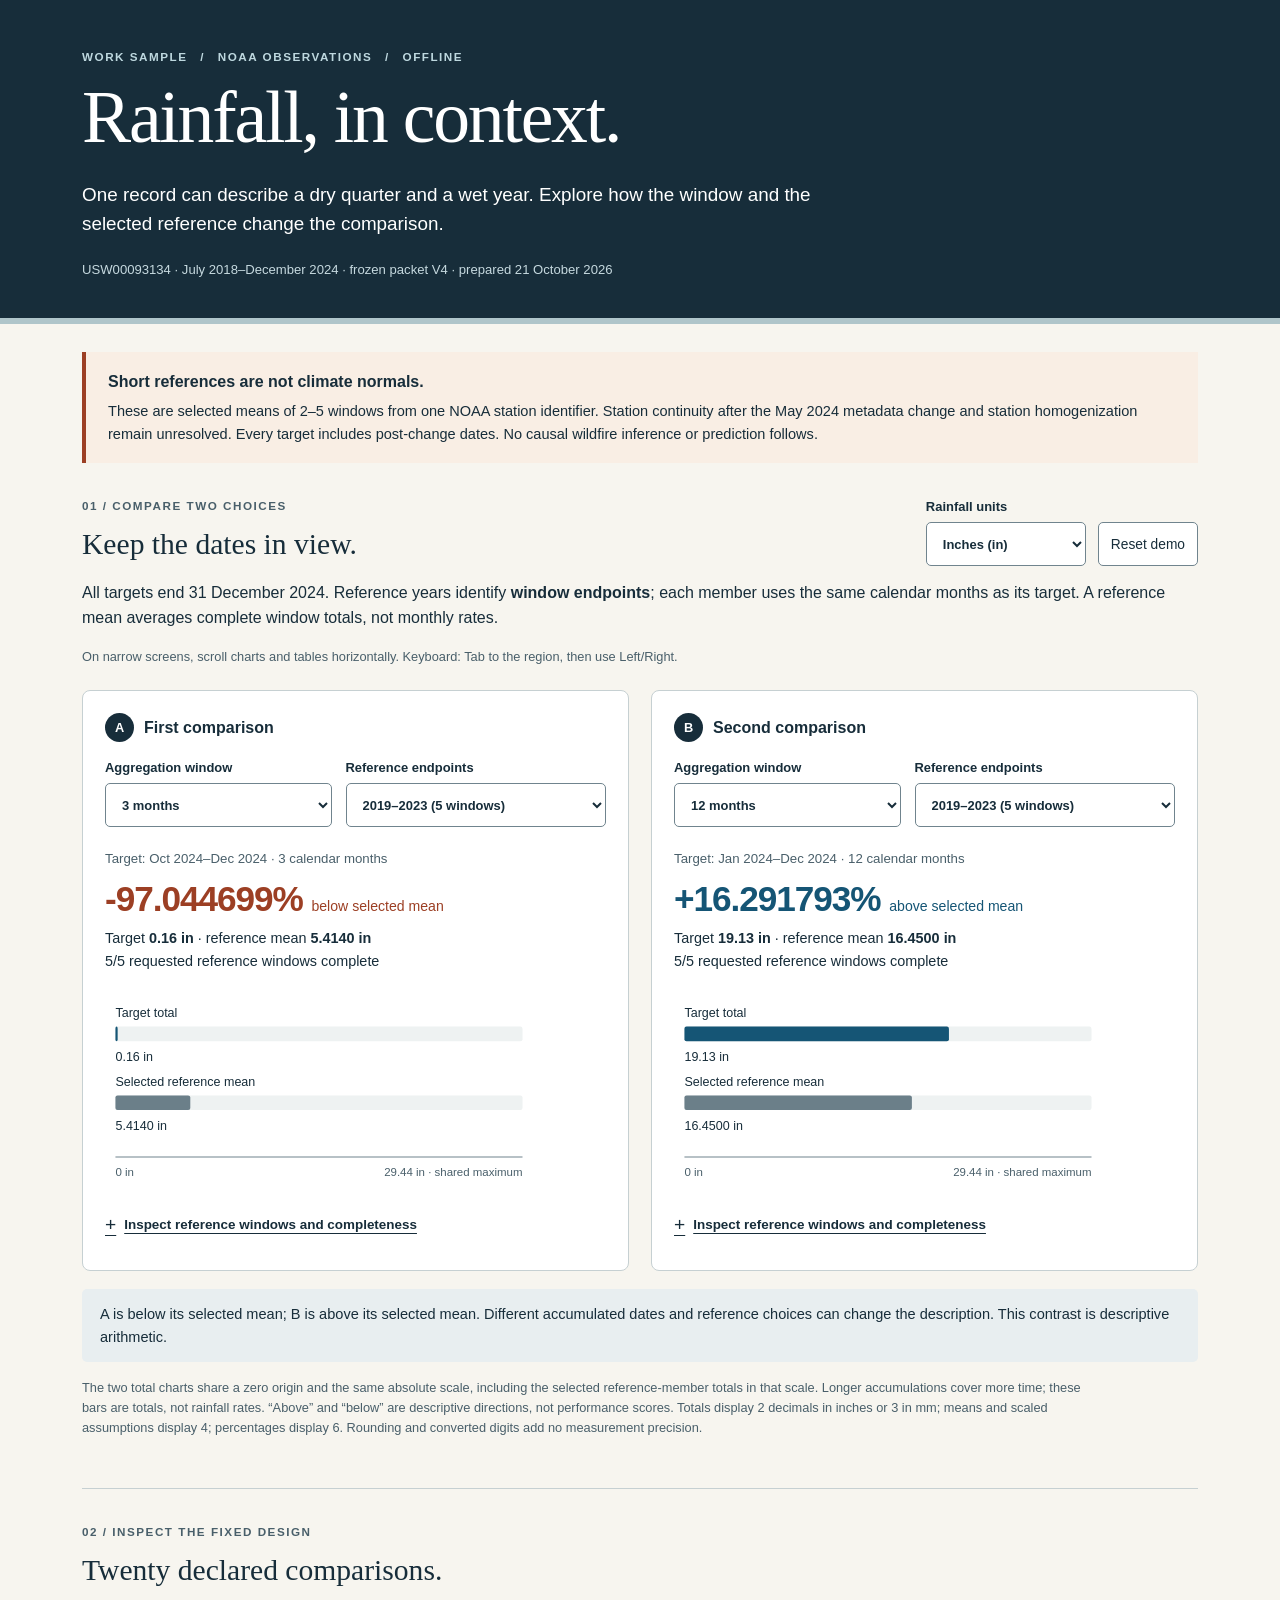
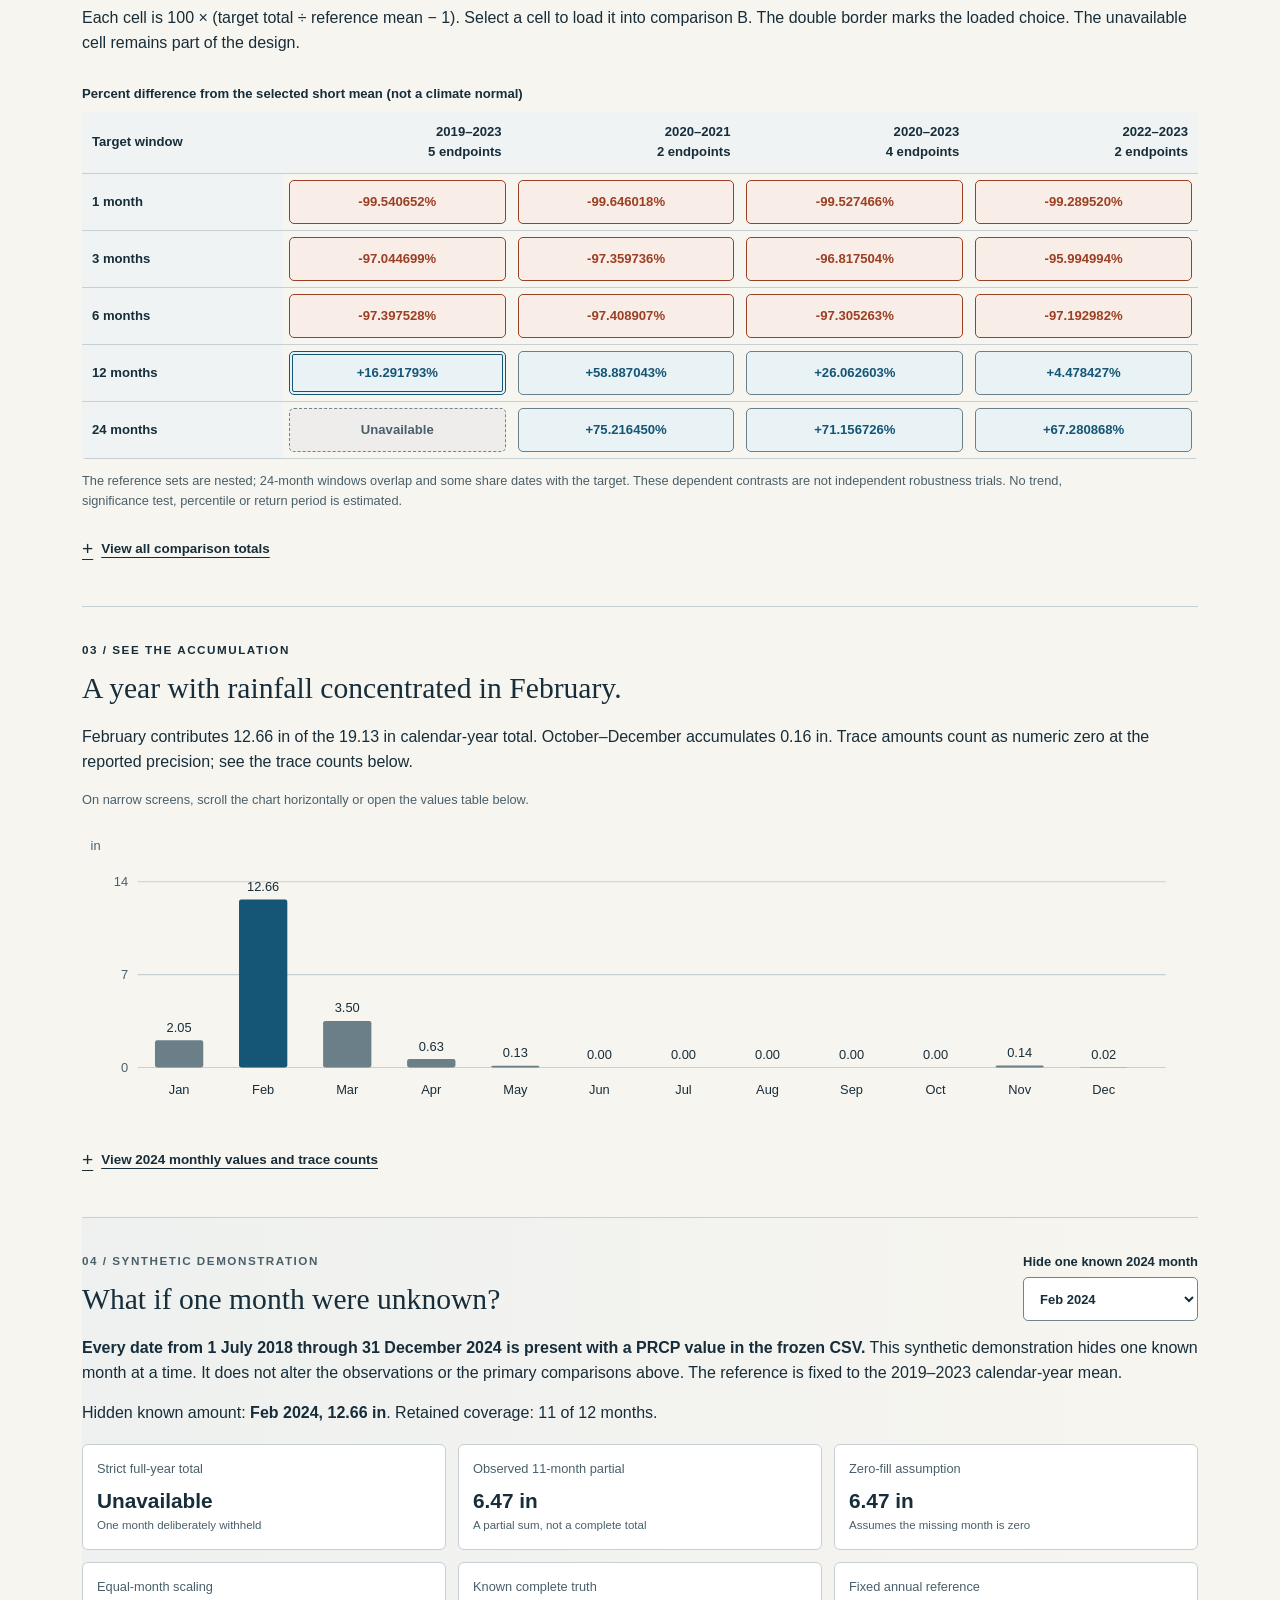
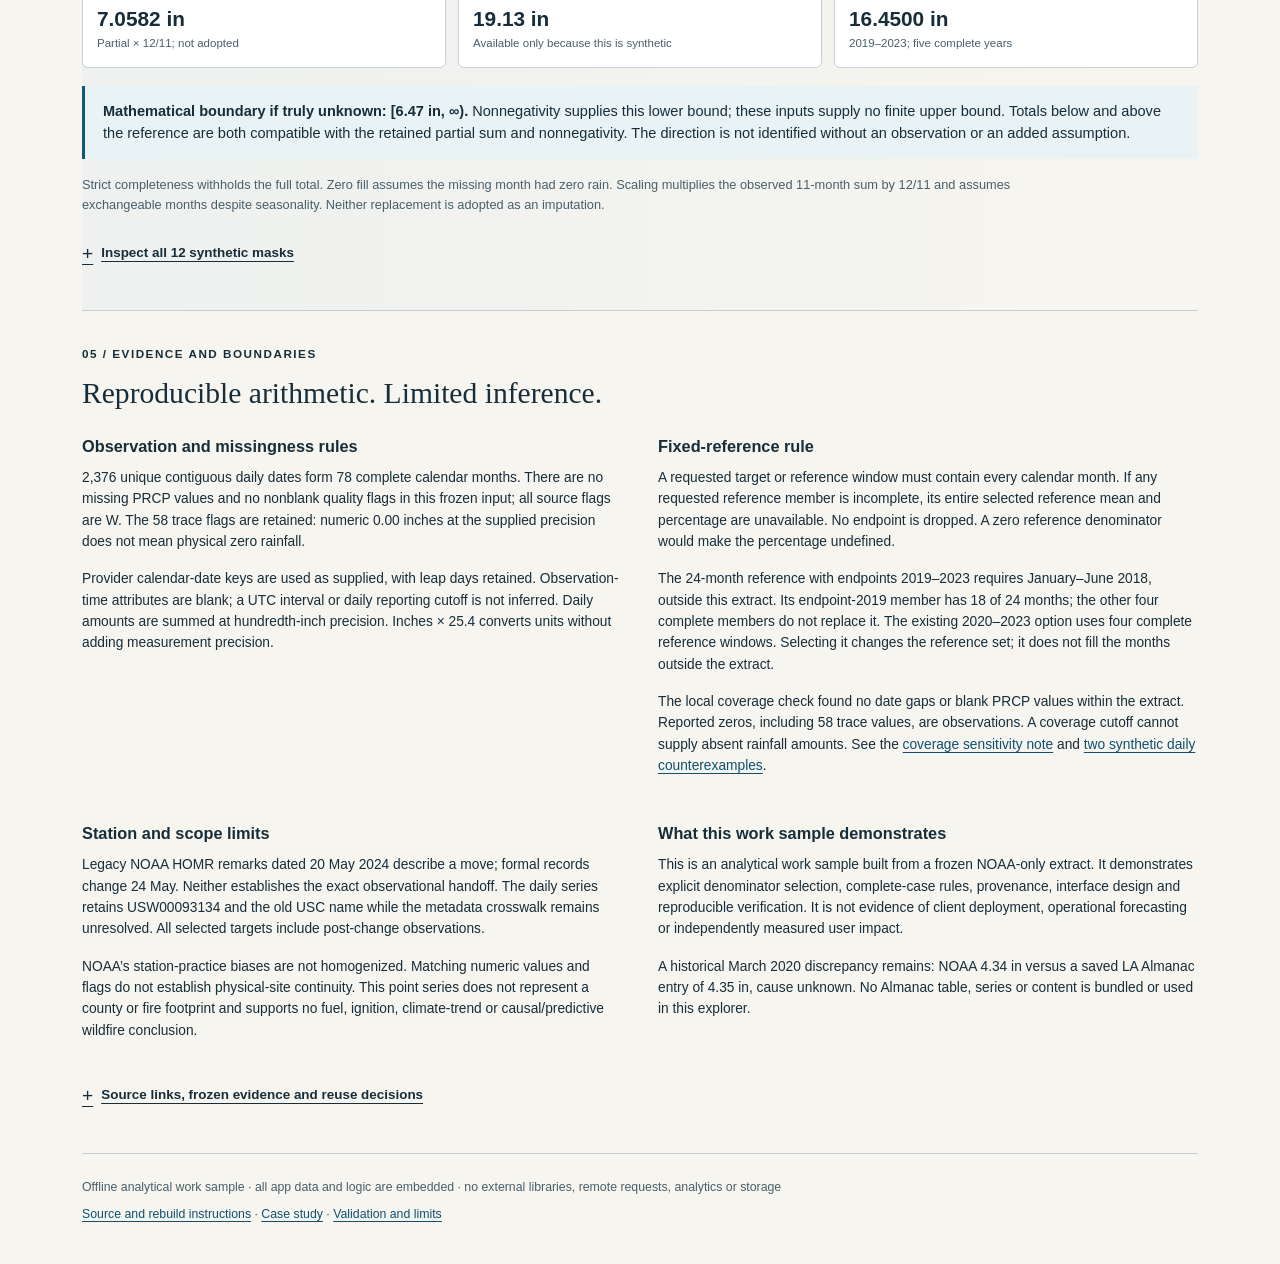
==== work/rainfall/index.html @ 7d6c329b "Add rainfall explorer and source case study Publish a frozen NOAA comparison work sample with portab" ====
<!doctype html>
<html lang="en">
<head>
  <meta charset="utf-8">
  <meta name="viewport" content="width=device-width,initial-scale=1">
  <meta http-equiv="Content-Security-Policy" content="default-src 'none'; script-src 'unsafe-inline'; style-src 'unsafe-inline'; connect-src 'none'; base-uri 'none'; form-action 'none'">
  <meta name="description" content="Offline work sample exploring how fixed rainfall windows and short selected references change descriptive comparisons.">
  <title>Rainfall, in context · offline work sample</title>
  <style>:root{color-scheme:light;--ink:#172d3a;--muted:#495f6a;--paper:#f7f5ef;--card:#fff;--line:#c6d0d2;--blue:#155575;--rust:#9c3f24;--pale:#e9f2f5;--warm:#f9eee4;--focus:#773399}
*{box-sizing:border-box}body{margin:0;background:var(--paper);color:var(--ink);font:16px/1.55 -apple-system,BlinkMacSystemFont,"Segoe UI",sans-serif}a{color:#104f70;text-underline-offset:3px}a:hover{text-decoration-thickness:2px}button,select{font:inherit;color:inherit}button,select,summary{min-height:44px}button,select{border:1px solid #70848e;border-radius:5px;background:#fff;padding:9px 12px}button,summary{cursor:pointer}button:hover{background:#e8eff1}button:active{transform:translateY(1px)}:focus-visible{outline:3px solid var(--focus);outline-offset:4px}select{display:block;width:100%;margin-top:5px}.wrap{max-width:1180px;padding:0 32px;margin:auto}.masthead{background:var(--ink);color:#fff;padding:48px 0 38px;border-bottom:6px solid #afc5ca}.eyebrow{text-transform:uppercase;letter-spacing:.13em;font-weight:700;font-size:.73rem;margin:0 0 12px}.masthead .eyebrow{color:#bed8df}.masthead .eyebrow span{padding:0 8px}h1{font-family:Georgia,serif;font-weight:400;font-size:clamp(2.6rem,6vw,4.6rem);line-height:1.08;letter-spacing:-.03em;margin:12px 0 22px}.dek{font-size:1.18rem;max-width:730px;margin:0}.meta{font-size:.82rem;color:#c6d9df;margin:22px 0 0}h2{font-family:Georgia,serif;font-size:1.85rem;font-weight:400;line-height:1.2;margin:0 0 18px}h3{font-size:1.02rem;line-height:1.35;margin:0 0 16px}p{margin:0 0 16px}section{padding:34px 0;border-bottom:1px solid var(--line);scroll-margin-top:20px}.warning{background:var(--warm);border-left:4px solid var(--rust);padding:18px 22px;margin-top:28px}.warning p{margin:5px 0 0;font-size:.91rem}.section-head{display:flex;align-items:start;justify-content:space-between;gap:20px}.section-head .eyebrow{color:var(--muted)}.global-controls{display:flex;align-items:end;gap:12px}.global-controls label{min-width:160px}label{font-size:.81rem;font-weight:650;display:block}#reset{font-size:.86rem}.comparisons{display:grid;grid-template-columns:1fr 1fr;gap:22px;margin-top:24px}.comparison{background:#fff;border:1px solid var(--line);border-radius:8px;padding:22px;min-width:0}.comparison h3{display:flex;align-items:center;gap:10px;font-size:1rem}.letter{display:inline-grid;place-items:center;background:var(--ink);color:white;width:29px;height:29px;border-radius:50%;font-size:.8rem}.choices{display:grid;grid-template-columns:1fr 1.15fr;gap:14px;margin-bottom:22px}.result-window{font-size:.83rem;color:var(--muted);margin:0 0 8px}.result-number{font-size:2.2rem;font-weight:650;line-height:1.2;margin:0 0 7px;letter-spacing:-.03em}.result-number small{font-size:.88rem;letter-spacing:0;font-weight:500}.below{color:var(--rust)}.above{color:var(--blue)}.result-description{font-size:.9rem;min-height:3em}.unavailable{background:var(--warm);padding:12px;border-radius:4px;font-size:.87rem}.chart svg,.monthly-chart svg{display:block;width:100%;height:auto}.chart{margin:12px 0}.caption{font-size:.8rem;color:var(--muted);max-width:1000px;margin-top:12px}.note{margin-top:18px;padding:14px 18px;background:#e8eef0;border-radius:5px;font-size:.91rem}.table-wrap{overflow-x:auto;max-width:100%;border-radius:4px}table{border-collapse:collapse;font-size:.82rem;width:100%}th,td{border-bottom:1px solid var(--line);padding:10px;text-align:right;white-space:nowrap}th{color:var(--ink);font-weight:650;background:#eff3f3}th:first-child,td:first-child{text-align:left}caption{text-align:left;font-weight:650;margin:12px 0 8px}#matrix table{min-width:670px}#matrix th:first-child{width:18%}#matrix td{padding:6px}#matrix button{width:100%;font-variant-numeric:tabular-nums;font-weight:600;background:var(--pale);border-color:#8fa9b5}#matrix button.below{background:#f8eee7;border-color:#bf9889}#matrix button.na{background:#eeedeb;color:var(--muted);border-style:dashed}#matrix button[aria-pressed="true"]{box-shadow:inset 0 0 0 3px var(--ink)}details{margin-top:16px}summary{display:flex;align-items:center;gap:8px;font-size:.84rem;font-weight:600;text-decoration:underline;text-underline-offset:4px;padding:8px 0}summary:before{content:"+";font-weight:400;font-size:1.2rem;text-decoration:none}details[open]>summary:before{content:"−"}details[open]{padding-bottom:8px}.synthetic{background:linear-gradient(90deg,rgba(232,238,240,.6),transparent)}.mask-grid{display:grid;grid-template-columns:repeat(3,1fr);gap:12px;margin:18px 0}.mask-stat{border:1px solid var(--line);border-radius:6px;background:white;padding:14px}.mask-stat dt{font-size:.8rem;color:var(--muted)}.mask-stat dd{margin:6px 0 0;font-size:1.3rem;font-weight:600}.mask-stat small{font-size:.72rem;color:var(--muted);display:block}.boundary{padding:14px 18px;border-left:3px solid var(--blue);background:var(--pale);font-size:.91rem}.method-grid{display:grid;grid-template-columns:1fr 1fr;gap:24px 36px}.method-grid p,.sources{font-size:.86rem}.method-grid h3{margin:6px 0 10px}.sources{padding:12px 0}.sources li{margin-bottom:10px}.hash{overflow-wrap:anywhere;font-size:.74rem;color:var(--muted)}footer{padding-top:24px!important;padding-bottom:32px!important;color:var(--muted);font-size:.77rem}footer p{margin-bottom:8px}.sr-only{position:absolute;width:1px;height:1px;padding:0;margin:-1px;overflow:hidden;clip:rect(0,0,0,0);white-space:nowrap;border:0}.skip{position:absolute;left:16px;top:-80px;background:#fff;padding:12px;z-index:5}.skip:focus{top:12px}
#matrix button{border-color:#6b7f89}#matrix button.below{border-color:#9c3f24}#matrix button.na{border-color:#70848e}
.monthly-chart{overflow-x:auto}.monthly-chart svg{min-width:1040px}
.chart{overflow-x:auto}.chart svg{min-width:480px}
#matrix button[aria-pressed="true"]{box-shadow:none;border:4px double currentColor;padding:6px 9px}
@media(max-width:850px){.comparisons{grid-template-columns:1fr}.section-head{flex-direction:column}.section-head .global-controls{margin-bottom:16px}.method-grid{grid-template-columns:1fr}.mask-grid{grid-template-columns:repeat(2,1fr)}}
@media(max-width:480px){.wrap{padding-left:18px;padding-right:18px}.masthead{padding-top:34px}.comparison{padding:16px}.choices{grid-template-columns:1fr}.mask-grid{grid-template-columns:1fr}.global-controls{flex-wrap:wrap}.warning{padding:15px}.result-number{font-size:1.9rem}h2{font-size:1.6rem}}
@media(prefers-reduced-motion:reduce){*{scroll-behavior:auto!important;transition:none!important}}
@media print{body{background:white;font-size:11pt}.masthead{background:white;color:#172d3a;padding:20px 0;border-bottom:2px solid #172d3a}.masthead .eyebrow,.meta{color:#495f6a}h1{font-size:32pt}.comparisons{grid-template-columns:1fr 1fr}.wrap{max-width:none;padding:0 18px}.skip,#reset{display:none}.comparison{break-inside:avoid}.caption{font-size:9pt}button{border:0!important}details{display:block}footer{font-size:9pt}}
</style>
</head>
<body>
<a class="skip" href="#controls">Skip to comparison controls</a>
<header class="masthead">
  <div class="wrap">
    <p class="eyebrow">Work sample <span aria-hidden="true">/</span> NOAA observations <span aria-hidden="true">/</span> Offline</p>
    <h1>Rainfall, in context.</h1>
    <p class="dek">One record can describe a dry quarter and a wet year. Explore how the window and the selected reference change the comparison.</p>
    <p class="meta">USW00093134 · July 2018–December 2024 · frozen packet V4 · prepared 21 October 2026</p>
  </div>
</header>
<main class="wrap">
  <aside class="warning" aria-labelledby="limits-title">
    <strong id="limits-title">Short references are not climate normals.</strong>
    <p>These are selected means of 2–5 windows from one NOAA station identifier. Station continuity after the May 2024 metadata change and station homogenization remain unresolved. Every target includes post-change dates. No causal wildfire inference or prediction follows.</p>
  </aside>
  <noscript><p class="warning">JavaScript is required for the controls and charts. Frozen results remain available in <a href="data/frozen-comparisons.csv">the comparison CSV</a> and the <a href="case-study.html#methods">packet methods</a>.</p></noscript>
  <section aria-labelledby="compare-title" id="controls">
    <div class="section-head"><div><p class="eyebrow">01 / Compare two choices</p><h2 id="compare-title">Keep the dates in view.</h2></div>
      <div class="global-controls"><label for="units">Rainfall units<select id="units"><option value="in">Inches (in)</option><option value="mm">Millimetres (mm)</option></select></label><button id="reset" type="button">Reset demo</button></div></div>
    <p>All targets end 31 December 2024. Reference years identify <strong>window endpoints</strong>; each member uses the same calendar months as its target. A reference mean averages complete window totals, not monthly rates.</p>
    <p class="caption">On narrow screens, scroll charts and tables horizontally. Keyboard: Tab to the region, then use Left/Right.</p>
    <div class="comparisons">
      <article class="comparison" aria-labelledby="title-a">
        <h3 id="title-a"><span class="letter">A</span> First comparison</h3>
        <div class="choices"><label for="window-a"><span class="sr-only">Comparison A: </span>Aggregation window<select id="window-a"></select></label><label for="reference-a"><span class="sr-only">Comparison A: </span>Reference endpoints<select id="reference-a"></select></label></div>
        <div id="result-a"></div>
        <div id="chart-a" class="chart" role="region" aria-label="Comparison A totals chart; scroll horizontally if needed" tabindex="0"></div>
        <details><summary>Inspect reference windows and completeness</summary><div id="members-a" class="table-wrap" role="region" aria-label="Comparison A reference windows; scroll horizontally if needed" tabindex="0"></div></details>
      </article>
      <article class="comparison" aria-labelledby="title-b">
        <h3 id="title-b"><span class="letter">B</span> Second comparison</h3>
        <div class="choices"><label for="window-b"><span class="sr-only">Comparison B: </span>Aggregation window<select id="window-b"></select></label><label for="reference-b"><span class="sr-only">Comparison B: </span>Reference endpoints<select id="reference-b"></select></label></div>
        <div id="result-b"></div>
        <div id="chart-b" class="chart" role="region" aria-label="Comparison B totals chart; scroll horizontally if needed" tabindex="0"></div>
        <details><summary>Inspect reference windows and completeness</summary><div id="members-b" class="table-wrap" role="region" aria-label="Comparison B reference windows; scroll horizontally if needed" tabindex="0"></div></details>
      </article>
    </div>
    <p id="comparison-note" class="note"></p>
    <p id="announcement" role="status" aria-live="polite" aria-atomic="true" class="sr-only"></p>
    <p class="caption">The two total charts share a zero origin and the same absolute scale, including the selected reference-member totals in that scale. Longer accumulations cover more time; these bars are totals, not rainfall rates. “Above” and “below” are descriptive directions, not performance scores. Totals display 2 decimals in inches or 3 in mm; means and scaled assumptions display 4; percentages display 6. Rounding and converted digits add no measurement precision.</p>
  </section>
  <section aria-labelledby="grid-title">
    <div class="section-head"><div><p class="eyebrow">02 / Inspect the fixed design</p><h2 id="grid-title">Twenty declared comparisons.</h2></div></div>
    <p>Each cell is 100 × (target total ÷ reference mean − 1). Select a cell to load it into comparison B. The double border marks the loaded choice. The unavailable cell remains part of the design.</p>
    <div id="matrix" class="table-wrap" role="region" aria-label="Comparison matrix; scroll horizontally if needed" tabindex="0"></div>
    <p class="caption">The reference sets are nested; 24-month windows overlap and some share dates with the target. These dependent contrasts are not independent robustness trials. No trend, significance test, percentile or return period is estimated.</p>
    <details><summary>View all comparison totals</summary><div id="all-results" class="table-wrap" role="region" aria-label="All comparison totals; scroll horizontally if needed" tabindex="0"></div></details>
  </section>
  <section aria-labelledby="monthly-title">
    <p class="eyebrow">03 / See the accumulation</p><h2 id="monthly-title">A year with rainfall concentrated in February.</h2>
    <p id="monthly-intro"></p><p class="caption">On narrow screens, scroll the chart horizontally or open the values table below.</p><div id="monthly-chart" class="monthly-chart" role="region" aria-label="Monthly rainfall chart; scroll horizontally on narrow screens or use the data table" tabindex="0"></div>
    <details><summary>View 2024 monthly values and trace counts</summary><div id="monthly-table" class="table-wrap" role="region" aria-label="Monthly values and trace counts; scroll horizontally if needed" tabindex="0"></div></details>
  </section>
  <section aria-labelledby="missing-title" class="synthetic">
    <div class="section-head"><div><p class="eyebrow">04 / Synthetic demonstration</p><h2 id="missing-title">What if one month were unknown?</h2></div><label for="mask-month">Hide one known 2024 month<select id="mask-month"></select></label></div>
    <p><strong>Every date from 1 July 2018 through 31 December 2024 is present with a PRCP value in the frozen CSV.</strong> This synthetic demonstration hides one known month at a time. It does not alter the observations or the primary comparisons above. The reference is fixed to the 2019–2023 calendar-year mean.</p>
    <div id="mask-result"></div>
    <p class="caption">Strict completeness withholds the full total. Zero fill assumes the missing month had zero rain. Scaling multiplies the observed 11-month sum by 12/11 and assumes exchangeable months despite seasonality. Neither replacement is adopted as an imputation.</p>
    <details><summary>Inspect all 12 synthetic masks</summary><div id="masks-table" class="table-wrap" role="region" aria-label="Synthetic mask values; scroll horizontally if needed" tabindex="0"></div></details>
  </section>
  <section aria-labelledby="methods-title">
    <p class="eyebrow">05 / Evidence and boundaries</p><h2 id="methods-title">Reproducible arithmetic. Limited inference.</h2>
    <div class="method-grid">
      <div><h3>Observation and missingness rules</h3><p>2,376 unique contiguous daily dates form 78 complete calendar months. There are no missing PRCP values and no nonblank quality flags in this frozen input; all source flags are W. The 58 trace flags are retained: numeric 0.00 inches at the supplied precision does not mean physical zero rainfall.</p><p>Provider calendar-date keys are used as supplied, with leap days retained. Observation-time attributes are blank; a UTC interval or daily reporting cutoff is not inferred. Daily amounts are summed at hundredth-inch precision. Inches × 25.4 converts units without adding measurement precision.</p></div>
      <div><h3>Fixed-reference rule</h3><p>A requested target or reference window must contain every calendar month. If any requested reference member is incomplete, its entire selected reference mean and percentage are unavailable. No endpoint is dropped. A zero reference denominator would make the percentage undefined.</p><p>The 24-month reference with endpoints 2019–2023 requires January–June 2018, outside this extract. Its endpoint-2019 member has 18 of 24 months; the other four complete members do not replace it. The existing 2020–2023 option uses four complete reference windows. Selecting it changes the reference set; it does not fill the months outside the extract.</p><p>The local coverage check found no date gaps or blank PRCP values within the extract. Reported zeros, including 58 trace values, are observations. A coverage cutoff cannot supply absent rainfall amounts. See the <a href="case-study.html#methods">coverage sensitivity note</a> and <a href="case-study.html#synthetic-masks">two synthetic daily counterexamples</a>.</p></div>
      <div><h3>Station and scope limits</h3><p>Legacy NOAA HOMR remarks dated 20 May 2024 describe a move; formal records change 24 May. Neither establishes the exact observational handoff. The daily series retains USW00093134 and the old USC name while the metadata crosswalk remains unresolved. All selected targets include post-change observations.</p><p>NOAA’s station-practice biases are not homogenized. Matching numeric values and flags do not establish physical-site continuity. This point series does not represent a county or fire footprint and supports no fuel, ignition, climate-trend or causal/predictive wildfire conclusion.</p></div>
      <div><h3>What this work sample demonstrates</h3><p>This is an analytical work sample built from a frozen NOAA-only extract. It demonstrates explicit denominator selection, complete-case rules, provenance, interface design and reproducible verification. It is not evidence of client deployment, operational forecasting or independently measured user impact.</p><p>A historical March 2020 discrepancy remains: NOAA 4.34 in versus a saved LA Almanac entry of 4.35 in, cause unknown. No Almanac table, series or content is bundled or used in this explorer.</p></div>
    </div>
    <details><summary>Source links, frozen evidence and reuse decisions</summary>
      <div class="sources"><p><strong>This explorer uses frozen NOAA-only results.</strong> No new retrieval is made by the app or portable build. The recorded API retrieval completed 21 October 2026 at 14:58:21 UTC; current distribution tag was not exposed. Collection Version 3 is the dataset citation, not a newly inferred release tag. Links below open external sources only if you choose to follow them.</p>
      <ul>
        <li><a href="https://doi.org/10.7289/V5D21VHZ">Menne et al. (2012), GHCN-Daily Version 3, NOAA NCDC</a> — PRCP, USW00093134, 1 July 2018–31 December 2024, accessed 21 October 2026.</li>
        <li><a href="https://doi.org/10.1175/JTECH-D-11-00103.1">Menne et al. (2012), dataset overview, JTECH 29, 897–910</a>.</li>
        <li><a href="https://www.ncei.noaa.gov/access/services/data/v1?dataset=daily-summaries&amp;stations=USW00093134&amp;startDate=2018-07-01&amp;endDate=2024-12-31&amp;dataTypes=PRCP&amp;units=standard&amp;format=csv&amp;includeAttributes=true&amp;includeStationName=true">Exact NOAA daily-summaries request</a> · <a href="https://www.ncei.noaa.gov/support/access-data-service-api-user-documentation">API and units</a> · <a href="https://www.ncei.noaa.gov/pub/data/ghcn/daily/readme.txt">GHCN-Daily flags</a>.</li>
        <li><a href="https://www.ncei.noaa.gov/access/homr/services/station/20003285?date=all">NOAA station history</a> · <a href="https://www.ncei.noaa.gov/access/metadata/landing-page/bin/iso?id=gov.noaa.ncdc:C00861">GHCN-Daily metadata and caveats</a> · <a href="https://www.ncei.noaa.gov/data-submission/data-licensing">NCEI source policy</a> · <a href="https://www.laalmanac.com/weather/we08aa.php">Historical discrepancy reference only</a>.</li>
        <li>Inspectable files: <a href="data/frozen-results.json">frozen app results</a>, <a href="data/noaa-daily-current.csv">frozen NOAA daily CSV</a>, <a href="data/INPUTS.json">input hashes and citations</a>, and <a href="README.txt">source and rebuild instructions</a>. See the <a href="case-study.html#methods">methods and limitations</a> and <a href="case-study.html#synthetic-masks">synthetic daily-mask analysis</a>.</li>
      </ul><p>Source policy is qualified; it is not a blanket CC0 grant or a station-specific rights warranty. No additional license for the original code, charts or prose is granted by this export. This work sample is not an official NOAA product or endorsement.</p>
      <p class="hash">Frozen daily CSV SHA-256: 113a694665a7d1be8e66f02442d4aac6c32fc3f846f9ec903fe192b5c19a7fed</p></div>
    </details>
  </section>
</main>
<footer class="wrap"><p>Offline analytical work sample · all app data and logic are embedded · no external libraries, remote requests, analytics or storage</p><p><a href="README.txt">Source and rebuild instructions</a> · <a href="case-study.html">Case study</a> · <a href="case-study.html#validation">Validation and limits</a></p></footer>
<script id="frozen-data" type="application/json">{"monthly":[{"source":"NOAA","month":"2018-07","inches":"0.00","trace_count":0,"days":31,"mm":"0.000"},{"source":"NOAA","month":"2018-08","inches":"0.00","trace_count":0,"days":31,"mm":"0.000"},{"source":"NOAA","month":"2018-09","inches":"0.00","trace_count":0,"days":30,"mm":"0.000"},{"source":"NOAA","month":"2018-10","inches":"0.57","trace_count":1,"days":31,"mm":"14.478"},{"source":"NOAA","month":"2018-11","inches":"1.58","trace_count":0,"days":30,"mm":"40.132"},{"source":"NOAA","month":"2018-12","inches":"2.11","trace_count":1,"days":31,"mm":"53.594"},{"source":"NOAA","month":"2019-01","inches":"5.95","trace_count":1,"days":31,"mm":"151.130"},{"source":"NOAA","month":"2019-02","inches":"5.59","trace_count":2,"days":28,"mm":"141.986"},{"source":"NOAA","month":"2019-03","inches":"2.19","trace_count":2,"days":31,"mm":"55.626"},{"source":"NOAA","month":"2019-04","inches":"0.02","trace_count":0,"days":30,"mm":"0.508"},{"source":"NOAA","month":"2019-05","inches":"0.81","trace_count":3,"days":31,"mm":"20.574"},{"source":"NOAA","month":"2019-06","inches":"0.00","trace_count":1,"days":30,"mm":"0.000"},{"source":"NOAA","month":"2019-07","inches":"0.00","trace_count":1,"days":31,"mm":"0.000"},{"source":"NOAA","month":"2019-08","inches":"0.00","trace_count":0,"days":31,"mm":"0.000"},{"source":"NOAA","month":"2019-09","inches":"0.03","trace_count":1,"days":30,"mm":"0.762"},{"source":"NOAA","month":"2019-10","inches":"0.00","trace_count":0,"days":31,"mm":"0.000"},{"source":"NOAA","month":"2019-11","inches":"2.12","trace_count":2,"days":30,"mm":"53.848"},{"source":"NOAA","month":"2019-12","inches":"4.84","trace_count":2,"days":31,"mm":"122.936"},{"source":"NOAA","month":"2020-01","inches":"0.32","trace_count":1,"days":31,"mm":"8.128"},{"source":"NOAA","month":"2020-02","inches":"0.04","trace_count":1,"days":29,"mm":"1.016"},{"source":"NOAA","month":"2020-03","inches":"4.34","trace_count":5,"days":31,"mm":"110.236"},{"source":"NOAA","month":"2020-04","inches":"3.02","trace_count":0,"days":30,"mm":"76.708"},{"source":"NOAA","month":"2020-05","inches":"0.14","trace_count":0,"days":31,"mm":"3.556"},{"source":"NOAA","month":"2020-06","inches":"0.00","trace_count":0,"days":30,"mm":"0.000"},{"source":"NOAA","month":"2020-07","inches":"0.00","trace_count":0,"days":31,"mm":"0.000"},{"source":"NOAA","month":"2020-08","inches":"0.00","trace_count":0,"days":31,"mm":"0.000"},{"source":"NOAA","month":"2020-09","inches":"0.00","trace_count":0,"days":30,"mm":"0.000"},{"source":"NOAA","month":"2020-10","inches":"0.00","trace_count":0,"days":31,"mm":"0.000"},{"source":"NOAA","month":"2020-11","inches":"0.11","trace_count":0,"days":30,"mm":"2.794"},{"source":"NOAA","month":"2020-12","inches":"1.84","trace_count":0,"days":31,"mm":"46.736"},{"source":"NOAA","month":"2021-01","inches":"2.44","trace_count":0,"days":31,"mm":"61.976"},{"source":"NOAA","month":"2021-02","inches":"0.00","trace_count":2,"days":28,"mm":"0.000"},{"source":"NOAA","month":"2021-03","inches":"1.41","trace_count":1,"days":31,"mm":"35.814"},{"source":"NOAA","month":"2021-04","inches":"0.00","trace_count":0,"days":30,"mm":"0.000"},{"source":"NOAA","month":"2021-05","inches":"0.00","trace_count":0,"days":31,"mm":"0.000"},{"source":"NOAA","month":"2021-06","inches":"0.02","trace_count":0,"days":30,"mm":"0.508"},{"source":"NOAA","month":"2021-07","inches":"0.22","trace_count":0,"days":31,"mm":"5.588"},{"source":"NOAA","month":"2021-08","inches":"0.00","trace_count":2,"days":31,"mm":"0.000"},{"source":"NOAA","month":"2021-09","inches":"0.01","trace_count":0,"days":30,"mm":"0.254"},{"source":"NOAA","month":"2021-10","inches":"0.71","trace_count":0,"days":31,"mm":"18.034"},{"source":"NOAA","month":"2021-11","inches":"0.00","trace_count":0,"days":30,"mm":"0.000"},{"source":"NOAA","month":"2021-12","inches":"9.46","trace_count":0,"days":31,"mm":"240.284"},{"source":"NOAA","month":"2022-01","inches":"0.19","trace_count":1,"days":31,"mm":"4.826"},{"source":"NOAA","month":"2022-02","inches":"0.06","trace_count":1,"days":28,"mm":"1.524"},{"source":"NOAA","month":"2022-03","inches":"1.41","trace_count":1,"days":31,"mm":"35.814"},{"source":"NOAA","month":"2022-04","inches":"0.33","trace_count":0,"days":30,"mm":"8.382"},{"source":"NOAA","month":"2022-05","inches":"0.00","trace_count":0,"days":31,"mm":"0.000"},{"source":"NOAA","month":"2022-06","inches":"0.01","trace_count":0,"days":30,"mm":"0.254"},{"source":"NOAA","month":"2022-07","inches":"0.00","trace_count":0,"days":31,"mm":"0.000"},{"source":"NOAA","month":"2022-08","inches":"0.00","trace_count":0,"days":31,"mm":"0.000"},{"source":"NOAA","month":"2022-09","inches":"0.37","trace_count":1,"days":30,"mm":"9.398"},{"source":"NOAA","month":"2022-10","inches":"0.02","trace_count":1,"days":31,"mm":"0.508"},{"source":"NOAA","month":"2022-11","inches":"1.98","trace_count":2,"days":30,"mm":"50.292"},{"source":"NOAA","month":"2022-12","inches":"2.81","trace_count":3,"days":31,"mm":"71.374"},{"source":"NOAA","month":"2023-01","inches":"8.95","trace_count":1,"days":31,"mm":"227.330"},{"source":"NOAA","month":"2023-02","inches":"5.95","trace_count":1,"days":28,"mm":"151.130"},{"source":"NOAA","month":"2023-03","inches":"7.71","trace_count":1,"days":31,"mm":"195.834"},{"source":"NOAA","month":"2023-04","inches":"0.06","trace_count":1,"days":30,"mm":"1.524"},{"source":"NOAA","month":"2023-05","inches":"0.55","trace_count":0,"days":31,"mm":"13.970"},{"source":"NOAA","month":"2023-06","inches":"0.00","trace_count":3,"days":30,"mm":"0.000"},{"source":"NOAA","month":"2023-07","inches":"0.00","trace_count":0,"days":31,"mm":"0.000"},{"source":"NOAA","month":"2023-08","inches":"2.99","trace_count":3,"days":31,"mm":"75.946"},{"source":"NOAA","month":"2023-09","inches":"0.05","trace_count":3,"days":30,"mm":"1.270"},{"source":"NOAA","month":"2023-10","inches":"0.00","trace_count":1,"days":31,"mm":"0.000"},{"source":"NOAA","month":"2023-11","inches":"0.36","trace_count":2,"days":30,"mm":"9.144"},{"source":"NOAA","month":"2023-12","inches":"2.82","trace_count":0,"days":31,"mm":"71.628"},{"source":"NOAA","month":"2024-01","inches":"2.05","trace_count":1,"days":31,"mm":"52.070"},{"source":"NOAA","month":"2024-02","inches":"12.66","trace_count":0,"days":29,"mm":"321.564"},{"source":"NOAA","month":"2024-03","inches":"3.50","trace_count":1,"days":31,"mm":"88.900"},{"source":"NOAA","month":"2024-04","inches":"0.63","trace_count":0,"days":30,"mm":"16.002"},{"source":"NOAA","month":"2024-05","inches":"0.13","trace_count":1,"days":31,"mm":"3.302"},{"source":"NOAA","month":"2024-06","inches":"0.00","trace_count":0,"days":30,"mm":"0.000"},{"source":"NOAA","month":"2024-07","inches":"0.00","trace_count":0,"days":31,"mm":"0.000"},{"source":"NOAA","month":"2024-08","inches":"0.00","trace_count":0,"days":31,"mm":"0.000"},{"source":"NOAA","month":"2024-09","inches":"0.00","trace_count":0,"days":30,"mm":"0.000"},{"source":"NOAA","month":"2024-10","inches":"0.00","trace_count":0,"days":31,"mm":"0.000"},{"source":"NOAA","month":"2024-11","inches":"0.14","trace_count":0,"days":30,"mm":"3.556"},{"source":"NOAA","month":"2024-12","inches":"0.02","trace_count":0,"days":31,"mm":"0.508"}],"comparisons":[{"source":"NOAA","window_months":1,"baseline":"2019–2023","baseline_end_years":[2019,2020,2021,2022,2023],"baseline_n_requested":5,"baseline_n_complete":5,"eligible":true,"target_start":"2024-12","target_end":"2024-12","target_in":"0.02","target_mm":"0.508","reference_mean_in":"4.354","difference_in":"-4.334","percent_difference":"-99.54065227377124483233807993","direction":"below","missing_reference_members":[],"target_missing_months":[],"members":[{"end_year":2019,"start":"2019-12","end":"2019-12","expected_months":1,"observed_months":1,"missing_months":[],"total_in":"4.84","partial_sum_in":"4.84","trace_count":2},{"end_year":2020,"start":"2020-12","end":"2020-12","expected_months":1,"observed_months":1,"missing_months":[],"total_in":"1.84","partial_sum_in":"1.84","trace_count":0},{"end_year":2021,"start":"2021-12","end":"2021-12","expected_months":1,"observed_months":1,"missing_months":[],"total_in":"9.46","partial_sum_in":"9.46","trace_count":0},{"end_year":2022,"start":"2022-12","end":"2022-12","expected_months":1,"observed_months":1,"missing_months":[],"total_in":"2.81","partial_sum_in":"2.81","trace_count":3},{"end_year":2023,"start":"2023-12","end":"2023-12","expected_months":1,"observed_months":1,"missing_months":[],"total_in":"2.82","partial_sum_in":"2.82","trace_count":0}]},{"source":"NOAA","window_months":1,"baseline":"2020–2021","baseline_end_years":[2020,2021],"baseline_n_requested":2,"baseline_n_complete":2,"eligible":true,"target_start":"2024-12","target_end":"2024-12","target_in":"0.02","target_mm":"0.508","reference_mean_in":"5.65","difference_in":"-5.63","percent_difference":"-99.64601769911504424778761062","direction":"below","missing_reference_members":[],"target_missing_months":[],"members":[{"end_year":2020,"start":"2020-12","end":"2020-12","expected_months":1,"observed_months":1,"missing_months":[],"total_in":"1.84","partial_sum_in":"1.84","trace_count":0},{"end_year":2021,"start":"2021-12","end":"2021-12","expected_months":1,"observed_months":1,"missing_months":[],"total_in":"9.46","partial_sum_in":"9.46","trace_count":0}]},{"source":"NOAA","window_months":1,"baseline":"2020–2023","baseline_end_years":[2020,2021,2022,2023],"baseline_n_requested":4,"baseline_n_complete":4,"eligible":true,"target_start":"2024-12","target_end":"2024-12","target_in":"0.02","target_mm":"0.508","reference_mean_in":"4.2325","difference_in":"-4.2125","percent_difference":"-99.52746603662138216184288246","direction":"below","missing_reference_members":[],"target_missing_months":[],"members":[{"end_year":2020,"start":"2020-12","end":"2020-12","expected_months":1,"observed_months":1,"missing_months":[],"total_in":"1.84","partial_sum_in":"1.84","trace_count":0},{"end_year":2021,"start":"2021-12","end":"2021-12","expected_months":1,"observed_months":1,"missing_months":[],"total_in":"9.46","partial_sum_in":"9.46","trace_count":0},{"end_year":2022,"start":"2022-12","end":"2022-12","expected_months":1,"observed_months":1,"missing_months":[],"total_in":"2.81","partial_sum_in":"2.81","trace_count":3},{"end_year":2023,"start":"2023-12","end":"2023-12","expected_months":1,"observed_months":1,"missing_months":[],"total_in":"2.82","partial_sum_in":"2.82","trace_count":0}]},{"source":"NOAA","window_months":1,"baseline":"2022–2023","baseline_end_years":[2022,2023],"baseline_n_requested":2,"baseline_n_complete":2,"eligible":true,"target_start":"2024-12","target_end":"2024-12","target_in":"0.02","target_mm":"0.508","reference_mean_in":"2.815","difference_in":"-2.795","percent_difference":"-99.28952042628774422735346359","direction":"below","missing_reference_members":[],"target_missing_months":[],"members":[{"end_year":2022,"start":"2022-12","end":"2022-12","expected_months":1,"observed_months":1,"missing_months":[],"total_in":"2.81","partial_sum_in":"2.81","trace_count":3},{"end_year":2023,"start":"2023-12","end":"2023-12","expected_months":1,"observed_months":1,"missing_months":[],"total_in":"2.82","partial_sum_in":"2.82","trace_count":0}]},{"source":"NOAA","window_months":3,"baseline":"2019–2023","baseline_end_years":[2019,2020,2021,2022,2023],"baseline_n_requested":5,"baseline_n_complete":5,"eligible":true,"target_start":"2024-10","target_end":"2024-12","target_in":"0.16","target_mm":"4.064","reference_mean_in":"5.414","difference_in":"-5.254","percent_difference":"-97.04469892870336165496859993","direction":"below","missing_reference_members":[],"target_missing_months":[],"members":[{"end_year":2019,"start":"2019-10","end":"2019-12","expected_months":3,"observed_months":3,"missing_months":[],"total_in":"6.96","partial_sum_in":"6.96","trace_count":4},{"end_year":2020,"start":"2020-10","end":"2020-12","expected_months":3,"observed_months":3,"missing_months":[],"total_in":"1.95","partial_sum_in":"1.95","trace_count":0},{"end_year":2021,"start":"2021-10","end":"2021-12","expected_months":3,"observed_months":3,"missing_months":[],"total_in":"10.17","partial_sum_in":"10.17","trace_count":0},{"end_year":2022,"start":"2022-10","end":"2022-12","expected_months":3,"observed_months":3,"missing_months":[],"total_in":"4.81","partial_sum_in":"4.81","trace_count":6},{"end_year":2023,"start":"2023-10","end":"2023-12","expected_months":3,"observed_months":3,"missing_months":[],"total_in":"3.18","partial_sum_in":"3.18","trace_count":3}]},{"source":"NOAA","window_months":3,"baseline":"2020–2021","baseline_end_years":[2020,2021],"baseline_n_requested":2,"baseline_n_complete":2,"eligible":true,"target_start":"2024-10","target_end":"2024-12","target_in":"0.16","target_mm":"4.064","reference_mean_in":"6.06","difference_in":"-5.90","percent_difference":"-97.35973597359735973597359736","direction":"below","missing_reference_members":[],"target_missing_months":[],"members":[{"end_year":2020,"start":"2020-10","end":"2020-12","expected_months":3,"observed_months":3,"missing_months":[],"total_in":"1.95","partial_sum_in":"1.95","trace_count":0},{"end_year":2021,"start":"2021-10","end":"2021-12","expected_months":3,"observed_months":3,"missing_months":[],"total_in":"10.17","partial_sum_in":"10.17","trace_count":0}]},{"source":"NOAA","window_months":3,"baseline":"2020–2023","baseline_end_years":[2020,2021,2022,2023],"baseline_n_requested":4,"baseline_n_complete":4,"eligible":true,"target_start":"2024-10","target_end":"2024-12","target_in":"0.16","target_mm":"4.064","reference_mean_in":"5.0275","difference_in":"-4.8675","percent_difference":"-96.81750372948781700646444555","direction":"below","missing_reference_members":[],"target_missing_months":[],"members":[{"end_year":2020,"start":"2020-10","end":"2020-12","expected_months":3,"observed_months":3,"missing_months":[],"total_in":"1.95","partial_sum_in":"1.95","trace_count":0},{"end_year":2021,"start":"2021-10","end":"2021-12","expected_months":3,"observed_months":3,"missing_months":[],"total_in":"10.17","partial_sum_in":"10.17","trace_count":0},{"end_year":2022,"start":"2022-10","end":"2022-12","expected_months":3,"observed_months":3,"missing_months":[],"total_in":"4.81","partial_sum_in":"4.81","trace_count":6},{"end_year":2023,"start":"2023-10","end":"2023-12","expected_months":3,"observed_months":3,"missing_months":[],"total_in":"3.18","partial_sum_in":"3.18","trace_count":3}]},{"source":"NOAA","window_months":3,"baseline":"2022–2023","baseline_end_years":[2022,2023],"baseline_n_requested":2,"baseline_n_complete":2,"eligible":true,"target_start":"2024-10","target_end":"2024-12","target_in":"0.16","target_mm":"4.064","reference_mean_in":"3.995","difference_in":"-3.835","percent_difference":"-95.99499374217772215269086358","direction":"below","missing_reference_members":[],"target_missing_months":[],"members":[{"end_year":2022,"start":"2022-10","end":"2022-12","expected_months":3,"observed_months":3,"missing_months":[],"total_in":"4.81","partial_sum_in":"4.81","trace_count":6},{"end_year":2023,"start":"2023-10","end":"2023-12","expected_months":3,"observed_months":3,"missing_months":[],"total_in":"3.18","partial_sum_in":"3.18","trace_count":3}]},{"source":"NOAA","window_months":6,"baseline":"2019–2023","baseline_end_years":[2019,2020,2021,2022,2023],"baseline_n_requested":5,"baseline_n_complete":5,"eligible":true,"target_start":"2024-07","target_end":"2024-12","target_in":"0.16","target_mm":"4.064","reference_mean_in":"6.148","difference_in":"-5.988","percent_difference":"-97.39752765126870527000650618","direction":"below","missing_reference_members":[],"target_missing_months":[],"members":[{"end_year":2019,"start":"2019-07","end":"2019-12","expected_months":6,"observed_months":6,"missing_months":[],"total_in":"6.99","partial_sum_in":"6.99","trace_count":6},{"end_year":2020,"start":"2020-07","end":"2020-12","expected_months":6,"observed_months":6,"missing_months":[],"total_in":"1.95","partial_sum_in":"1.95","trace_count":0},{"end_year":2021,"start":"2021-07","end":"2021-12","expected_months":6,"observed_months":6,"missing_months":[],"total_in":"10.40","partial_sum_in":"10.40","trace_count":2},{"end_year":2022,"start":"2022-07","end":"2022-12","expected_months":6,"observed_months":6,"missing_months":[],"total_in":"5.18","partial_sum_in":"5.18","trace_count":7},{"end_year":2023,"start":"2023-07","end":"2023-12","expected_months":6,"observed_months":6,"missing_months":[],"total_in":"6.22","partial_sum_in":"6.22","trace_count":9}]},{"source":"NOAA","window_months":6,"baseline":"2020–2021","baseline_end_years":[2020,2021],"baseline_n_requested":2,"baseline_n_complete":2,"eligible":true,"target_start":"2024-07","target_end":"2024-12","target_in":"0.16","target_mm":"4.064","reference_mean_in":"6.175","difference_in":"-6.015","percent_difference":"-97.40890688259109311740890688","direction":"below","missing_reference_members":[],"target_missing_months":[],"members":[{"end_year":2020,"start":"2020-07","end":"2020-12","expected_months":6,"observed_months":6,"missing_months":[],"total_in":"1.95","partial_sum_in":"1.95","trace_count":0},{"end_year":2021,"start":"2021-07","end":"2021-12","expected_months":6,"observed_months":6,"missing_months":[],"total_in":"10.40","partial_sum_in":"10.40","trace_count":2}]},{"source":"NOAA","window_months":6,"baseline":"2020–2023","baseline_end_years":[2020,2021,2022,2023],"baseline_n_requested":4,"baseline_n_complete":4,"eligible":true,"target_start":"2024-07","target_end":"2024-12","target_in":"0.16","target_mm":"4.064","reference_mean_in":"5.9375","difference_in":"-5.7775","percent_difference":"-97.30526315789473684210526316","direction":"below","missing_reference_members":[],"target_missing_months":[],"members":[{"end_year":2020,"start":"2020-07","end":"2020-12","expected_months":6,"observed_months":6,"missing_months":[],"total_in":"1.95","partial_sum_in":"1.95","trace_count":0},{"end_year":2021,"start":"2021-07","end":"2021-12","expected_months":6,"observed_months":6,"missing_months":[],"total_in":"10.40","partial_sum_in":"10.40","trace_count":2},{"end_year":2022,"start":"2022-07","end":"2022-12","expected_months":6,"observed_months":6,"missing_months":[],"total_in":"5.18","partial_sum_in":"5.18","trace_count":7},{"end_year":2023,"start":"2023-07","end":"2023-12","expected_months":6,"observed_months":6,"missing_months":[],"total_in":"6.22","partial_sum_in":"6.22","trace_count":9}]},{"source":"NOAA","window_months":6,"baseline":"2022–2023","baseline_end_years":[2022,2023],"baseline_n_requested":2,"baseline_n_complete":2,"eligible":true,"target_start":"2024-07","target_end":"2024-12","target_in":"0.16","target_mm":"4.064","reference_mean_in":"5.70","difference_in":"-5.54","percent_difference":"-97.19298245614035087719298246","direction":"below","missing_reference_members":[],"target_missing_months":[],"members":[{"end_year":2022,"start":"2022-07","end":"2022-12","expected_months":6,"observed_months":6,"missing_months":[],"total_in":"5.18","partial_sum_in":"5.18","trace_count":7},{"end_year":2023,"start":"2023-07","end":"2023-12","expected_months":6,"observed_months":6,"missing_months":[],"total_in":"6.22","partial_sum_in":"6.22","trace_count":9}]},{"source":"NOAA","window_months":12,"baseline":"2019–2023","baseline_end_years":[2019,2020,2021,2022,2023],"baseline_n_requested":5,"baseline_n_complete":5,"eligible":true,"target_start":"2024-01","target_end":"2024-12","target_in":"19.13","target_mm":"485.902","reference_mean_in":"16.45","difference_in":"2.68","percent_difference":"16.29179331306990881458966570","direction":"above","missing_reference_members":[],"target_missing_months":[],"members":[{"end_year":2019,"start":"2019-01","end":"2019-12","expected_months":12,"observed_months":12,"missing_months":[],"total_in":"21.55","partial_sum_in":"21.55","trace_count":15},{"end_year":2020,"start":"2020-01","end":"2020-12","expected_months":12,"observed_months":12,"missing_months":[],"total_in":"9.81","partial_sum_in":"9.81","trace_count":7},{"end_year":2021,"start":"2021-01","end":"2021-12","expected_months":12,"observed_months":12,"missing_months":[],"total_in":"14.27","partial_sum_in":"14.27","trace_count":5},{"end_year":2022,"start":"2022-01","end":"2022-12","expected_months":12,"observed_months":12,"missing_months":[],"total_in":"7.18","partial_sum_in":"7.18","trace_count":10},{"end_year":2023,"start":"2023-01","end":"2023-12","expected_months":12,"observed_months":12,"missing_months":[],"total_in":"29.44","partial_sum_in":"29.44","trace_count":16}]},{"source":"NOAA","window_months":12,"baseline":"2020–2021","baseline_end_years":[2020,2021],"baseline_n_requested":2,"baseline_n_complete":2,"eligible":true,"target_start":"2024-01","target_end":"2024-12","target_in":"19.13","target_mm":"485.902","reference_mean_in":"12.04","difference_in":"7.09","percent_difference":"58.88704318936877076411960130","direction":"above","missing_reference_members":[],"target_missing_months":[],"members":[{"end_year":2020,"start":"2020-01","end":"2020-12","expected_months":12,"observed_months":12,"missing_months":[],"total_in":"9.81","partial_sum_in":"9.81","trace_count":7},{"end_year":2021,"start":"2021-01","end":"2021-12","expected_months":12,"observed_months":12,"missing_months":[],"total_in":"14.27","partial_sum_in":"14.27","trace_count":5}]},{"source":"NOAA","window_months":12,"baseline":"2020–2023","baseline_end_years":[2020,2021,2022,2023],"baseline_n_requested":4,"baseline_n_complete":4,"eligible":true,"target_start":"2024-01","target_end":"2024-12","target_in":"19.13","target_mm":"485.902","reference_mean_in":"15.175","difference_in":"3.955","percent_difference":"26.06260296540362438220757830","direction":"above","missing_reference_members":[],"target_missing_months":[],"members":[{"end_year":2020,"start":"2020-01","end":"2020-12","expected_months":12,"observed_months":12,"missing_months":[],"total_in":"9.81","partial_sum_in":"9.81","trace_count":7},{"end_year":2021,"start":"2021-01","end":"2021-12","expected_months":12,"observed_months":12,"missing_months":[],"total_in":"14.27","partial_sum_in":"14.27","trace_count":5},{"end_year":2022,"start":"2022-01","end":"2022-12","expected_months":12,"observed_months":12,"missing_months":[],"total_in":"7.18","partial_sum_in":"7.18","trace_count":10},{"end_year":2023,"start":"2023-01","end":"2023-12","expected_months":12,"observed_months":12,"missing_months":[],"total_in":"29.44","partial_sum_in":"29.44","trace_count":16}]},{"source":"NOAA","window_months":12,"baseline":"2022–2023","baseline_end_years":[2022,2023],"baseline_n_requested":2,"baseline_n_complete":2,"eligible":true,"target_start":"2024-01","target_end":"2024-12","target_in":"19.13","target_mm":"485.902","reference_mean_in":"18.31","difference_in":"0.82","percent_difference":"4.478427089022392135445112000","direction":"above","missing_reference_members":[],"target_missing_months":[],"members":[{"end_year":2022,"start":"2022-01","end":"2022-12","expected_months":12,"observed_months":12,"missing_months":[],"total_in":"7.18","partial_sum_in":"7.18","trace_count":10},{"end_year":2023,"start":"2023-01","end":"2023-12","expected_months":12,"observed_months":12,"missing_months":[],"total_in":"29.44","partial_sum_in":"29.44","trace_count":16}]},{"source":"NOAA","window_months":24,"baseline":"2019–2023","baseline_end_years":[2019,2020,2021,2022,2023],"baseline_n_requested":5,"baseline_n_complete":4,"eligible":false,"target_start":"2023-01","target_end":"2024-12","target_in":"48.57","target_mm":"1233.678","reference_mean_in":null,"difference_in":null,"percent_difference":null,"direction":null,"missing_reference_members":[{"end_year":2019,"months":["2018-01","2018-02","2018-03","2018-04","2018-05","2018-06"]}],"target_missing_months":[],"members":[{"end_year":2019,"start":"2018-01","end":"2019-12","expected_months":24,"observed_months":18,"missing_months":["2018-01","2018-02","2018-03","2018-04","2018-05","2018-06"],"total_in":null,"partial_sum_in":"25.81","trace_count":17},{"end_year":2020,"start":"2019-01","end":"2020-12","expected_months":24,"observed_months":24,"missing_months":[],"total_in":"31.36","partial_sum_in":"31.36","trace_count":22},{"end_year":2021,"start":"2020-01","end":"2021-12","expected_months":24,"observed_months":24,"missing_months":[],"total_in":"24.08","partial_sum_in":"24.08","trace_count":12},{"end_year":2022,"start":"2021-01","end":"2022-12","expected_months":24,"observed_months":24,"missing_months":[],"total_in":"21.45","partial_sum_in":"21.45","trace_count":15},{"end_year":2023,"start":"2022-01","end":"2023-12","expected_months":24,"observed_months":24,"missing_months":[],"total_in":"36.62","partial_sum_in":"36.62","trace_count":26}]},{"source":"NOAA","window_months":24,"baseline":"2020–2021","baseline_end_years":[2020,2021],"baseline_n_requested":2,"baseline_n_complete":2,"eligible":true,"target_start":"2023-01","target_end":"2024-12","target_in":"48.57","target_mm":"1233.678","reference_mean_in":"27.72","difference_in":"20.85","percent_difference":"75.21645021645021645021645020","direction":"above","missing_reference_members":[],"target_missing_months":[],"members":[{"end_year":2020,"start":"2019-01","end":"2020-12","expected_months":24,"observed_months":24,"missing_months":[],"total_in":"31.36","partial_sum_in":"31.36","trace_count":22},{"end_year":2021,"start":"2020-01","end":"2021-12","expected_months":24,"observed_months":24,"missing_months":[],"total_in":"24.08","partial_sum_in":"24.08","trace_count":12}]},{"source":"NOAA","window_months":24,"baseline":"2020–2023","baseline_end_years":[2020,2021,2022,2023],"baseline_n_requested":4,"baseline_n_complete":4,"eligible":true,"target_start":"2023-01","target_end":"2024-12","target_in":"48.57","target_mm":"1233.678","reference_mean_in":"28.3775","difference_in":"20.1925","percent_difference":"71.15672627962294071006959740","direction":"above","missing_reference_members":[],"target_missing_months":[],"members":[{"end_year":2020,"start":"2019-01","end":"2020-12","expected_months":24,"observed_months":24,"missing_months":[],"total_in":"31.36","partial_sum_in":"31.36","trace_count":22},{"end_year":2021,"start":"2020-01","end":"2021-12","expected_months":24,"observed_months":24,"missing_months":[],"total_in":"24.08","partial_sum_in":"24.08","trace_count":12},{"end_year":2022,"start":"2021-01","end":"2022-12","expected_months":24,"observed_months":24,"missing_months":[],"total_in":"21.45","partial_sum_in":"21.45","trace_count":15},{"end_year":2023,"start":"2022-01","end":"2023-12","expected_months":24,"observed_months":24,"missing_months":[],"total_in":"36.62","partial_sum_in":"36.62","trace_count":26}]},{"source":"NOAA","window_months":24,"baseline":"2022–2023","baseline_end_years":[2022,2023],"baseline_n_requested":2,"baseline_n_complete":2,"eligible":true,"target_start":"2023-01","target_end":"2024-12","target_in":"48.57","target_mm":"1233.678","reference_mean_in":"29.035","difference_in":"19.535","percent_difference":"67.28086791802996383674875150","direction":"above","missing_reference_members":[],"target_missing_months":[],"members":[{"end_year":2022,"start":"2021-01","end":"2022-12","expected_months":24,"observed_months":24,"missing_months":[],"total_in":"21.45","partial_sum_in":"21.45","trace_count":15},{"end_year":2023,"start":"2022-01","end":"2023-12","expected_months":24,"observed_months":24,"missing_months":[],"total_in":"36.62","partial_sum_in":"36.62","trace_count":26}]}],"synthetic_missingness":[{"source":"NOAA","kind":"synthetic leave-one-month-out; not observed missingness","masked_month":"2024-01","expected_months":12,"observed_months":11,"missing_months":["2024-01"],"withheld_known_in":"2.05","actual_complete_in":"19.13","strict_total_in":null,"available_case_partial_in":"17.08","zero_fill_assumed_total_in":"17.08","equal_month_scaled_assumed_total_in":"18.63272727272727272727272727","zero_fill_error_in":"-2.05","scaled_error_in":"-0.49727272727272727272727273","lower_bound_in":"17.08","finite_upper_bound_in":null,"reference_mean_in":"16.45","direction_identified_from_nonnegativity_only":"above"},{"source":"NOAA","kind":"synthetic leave-one-month-out; not observed missingness","masked_month":"2024-02","expected_months":12,"observed_months":11,"missing_months":["2024-02"],"withheld_known_in":"12.66","actual_complete_in":"19.13","strict_total_in":null,"available_case_partial_in":"6.47","zero_fill_assumed_total_in":"6.47","equal_month_scaled_assumed_total_in":"7.058181818181818181818181818","zero_fill_error_in":"-12.66","scaled_error_in":"-12.07181818181818181818181818","lower_bound_in":"6.47","finite_upper_bound_in":null,"reference_mean_in":"16.45","direction_identified_from_nonnegativity_only":"not_identified"},{"source":"NOAA","kind":"synthetic leave-one-month-out; not observed missingness","masked_month":"2024-03","expected_months":12,"observed_months":11,"missing_months":["2024-03"],"withheld_known_in":"3.50","actual_complete_in":"19.13","strict_total_in":null,"available_case_partial_in":"15.63","zero_fill_assumed_total_in":"15.63","equal_month_scaled_assumed_total_in":"17.05090909090909090909090909","zero_fill_error_in":"-3.50","scaled_error_in":"-2.07909090909090909090909091","lower_bound_in":"15.63","finite_upper_bound_in":null,"reference_mean_in":"16.45","direction_identified_from_nonnegativity_only":"not_identified"},{"source":"NOAA","kind":"synthetic leave-one-month-out; not observed missingness","masked_month":"2024-04","expected_months":12,"observed_months":11,"missing_months":["2024-04"],"withheld_known_in":"0.63","actual_complete_in":"19.13","strict_total_in":null,"available_case_partial_in":"18.50","zero_fill_assumed_total_in":"18.50","equal_month_scaled_assumed_total_in":"20.18181818181818181818181818","zero_fill_error_in":"-0.63","scaled_error_in":"1.05181818181818181818181818","lower_bound_in":"18.50","finite_upper_bound_in":null,"reference_mean_in":"16.45","direction_identified_from_nonnegativity_only":"above"},{"source":"NOAA","kind":"synthetic leave-one-month-out; not observed missingness","masked_month":"2024-05","expected_months":12,"observed_months":11,"missing_months":["2024-05"],"withheld_known_in":"0.13","actual_complete_in":"19.13","strict_total_in":null,"available_case_partial_in":"19.00","zero_fill_assumed_total_in":"19.00","equal_month_scaled_assumed_total_in":"20.72727272727272727272727273","zero_fill_error_in":"-0.13","scaled_error_in":"1.59727272727272727272727273","lower_bound_in":"19.00","finite_upper_bound_in":null,"reference_mean_in":"16.45","direction_identified_from_nonnegativity_only":"above"},{"source":"NOAA","kind":"synthetic leave-one-month-out; not observed missingness","masked_month":"2024-06","expected_months":12,"observed_months":11,"missing_months":["2024-06"],"withheld_known_in":"0.00","actual_complete_in":"19.13","strict_total_in":null,"available_case_partial_in":"19.13","zero_fill_assumed_total_in":"19.13","equal_month_scaled_assumed_total_in":"20.86909090909090909090909091","zero_fill_error_in":"0.00","scaled_error_in":"1.73909090909090909090909091","lower_bound_in":"19.13","finite_upper_bound_in":null,"reference_mean_in":"16.45","direction_identified_from_nonnegativity_only":"above"},{"source":"NOAA","kind":"synthetic leave-one-month-out; not observed missingness","masked_month":"2024-07","expected_months":12,"observed_months":11,"missing_months":["2024-07"],"withheld_known_in":"0.00","actual_complete_in":"19.13","strict_total_in":null,"available_case_partial_in":"19.13","zero_fill_assumed_total_in":"19.13","equal_month_scaled_assumed_total_in":"20.86909090909090909090909091","zero_fill_error_in":"0.00","scaled_error_in":"1.73909090909090909090909091","lower_bound_in":"19.13","finite_upper_bound_in":null,"reference_mean_in":"16.45","direction_identified_from_nonnegativity_only":"above"},{"source":"NOAA","kind":"synthetic leave-one-month-out; not observed missingness","masked_month":"2024-08","expected_months":12,"observed_months":11,"missing_months":["2024-08"],"withheld_known_in":"0.00","actual_complete_in":"19.13","strict_total_in":null,"available_case_partial_in":"19.13","zero_fill_assumed_total_in":"19.13","equal_month_scaled_assumed_total_in":"20.86909090909090909090909091","zero_fill_error_in":"0.00","scaled_error_in":"1.73909090909090909090909091","lower_bound_in":"19.13","finite_upper_bound_in":null,"reference_mean_in":"16.45","direction_identified_from_nonnegativity_only":"above"},{"source":"NOAA","kind":"synthetic leave-one-month-out; not observed missingness","masked_month":"2024-09","expected_months":12,"observed_months":11,"missing_months":["2024-09"],"withheld_known_in":"0.00","actual_complete_in":"19.13","strict_total_in":null,"available_case_partial_in":"19.13","zero_fill_assumed_total_in":"19.13","equal_month_scaled_assumed_total_in":"20.86909090909090909090909091","zero_fill_error_in":"0.00","scaled_error_in":"1.73909090909090909090909091","lower_bound_in":"19.13","finite_upper_bound_in":null,"reference_mean_in":"16.45","direction_identified_from_nonnegativity_only":"above"},{"source":"NOAA","kind":"synthetic leave-one-month-out; not observed missingness","masked_month":"2024-10","expected_months":12,"observed_months":11,"missing_months":["2024-10"],"withheld_known_in":"0.00","actual_complete_in":"19.13","strict_total_in":null,"available_case_partial_in":"19.13","zero_fill_assumed_total_in":"19.13","equal_month_scaled_assumed_total_in":"20.86909090909090909090909091","zero_fill_error_in":"0.00","scaled_error_in":"1.73909090909090909090909091","lower_bound_in":"19.13","finite_upper_bound_in":null,"reference_mean_in":"16.45","direction_identified_from_nonnegativity_only":"above"},{"source":"NOAA","kind":"synthetic leave-one-month-out; not observed missingness","masked_month":"2024-11","expected_months":12,"observed_months":11,"missing_months":["2024-11"],"withheld_known_in":"0.14","actual_complete_in":"19.13","strict_total_in":null,"available_case_partial_in":"18.99","zero_fill_assumed_total_in":"18.99","equal_month_scaled_assumed_total_in":"20.71636363636363636363636364","zero_fill_error_in":"-0.14","scaled_error_in":"1.58636363636363636363636364","lower_bound_in":"18.99","finite_upper_bound_in":null,"reference_mean_in":"16.45","direction_identified_from_nonnegativity_only":"above"},{"source":"NOAA","kind":"synthetic leave-one-month-out; not observed missingness","masked_month":"2024-12","expected_months":12,"observed_months":11,"missing_months":["2024-12"],"withheld_known_in":"0.02","actual_complete_in":"19.13","strict_total_in":null,"available_case_partial_in":"19.11","zero_fill_assumed_total_in":"19.11","equal_month_scaled_assumed_total_in":"20.84727272727272727272727273","zero_fill_error_in":"-0.02","scaled_error_in":"1.71727272727272727272727273","lower_bound_in":"19.11","finite_upper_bound_in":null,"reference_mean_in":"16.45","direction_identified_from_nonnegativity_only":"above"}],"support":{"first_date":"2018-07-01","last_date":"2024-12-31","records":2376,"months":78,"measurement_flags":{"":2318,"T":58},"quality_flags":{"":2376},"source_flags":{"W":2376},"provider_names":{"LOS ANGELES DOWNTOWN USC, CA US":2376},"observation_time_fields":{"":2376}},"retrieval":{"started_utc":"2026-10-21T14:58:18.153279+00:00","completed_utc":"2026-10-21T14:58:21.292133+00:00","sha256":"113a694665a7d1be8e66f02442d4aac6c32fc3f846f9ec903fe192b5c19a7fed","body_bytes":178307,"collection_version":"3","current_distribution_tag":null},"legacy_units":{"compared_dates":2376,"numeric_mismatches":0,"M_Q_S_flag_mismatches":0,"formula":"native tenths-mm /254, rounded per day to0.01in, equals API reported inches","native_freshly_retrieved":false,"native_source_retrieved_utc":"2026-10-21T00:32:17.500115+00:00","limitation":"Legacy corroboration, not a new native-source retrieval or independent physical-station replication. Observation time is not supplied by native.dly and is not compared."}}</script>
<script>/* Exact hundredth-inch accumulation. Ratios/conversion use Number at display time. */
(function (root) {
  'use strict';
  const WINDOWS = [1, 3, 6, 12, 24];
  const REFERENCES = {
    '2019–2023': [2019, 2020, 2021, 2022, 2023],
    '2020–2021': [2020, 2021],
    '2020–2023': [2020, 2021, 2022, 2023],
    '2022–2023': [2022, 2023]
  };
  function hundredths(value) {
    if (typeof value !== 'string' || !/^\d+\.\d{2}$/.test(value)) throw Error('Expected nonnegative hundredth-inch string');
    const n = Number(value.replace('.', ''));
    if (!Number.isSafeInteger(n)) throw Error('Amount outside exact integer range');
    return n;
  }
  function createIndex(monthly) {
    const index = new Map();
    for (const row of monthly) {
      if (!/^\d{4}-(0[1-9]|1[0-2])$/.test(row.month) || index.has(row.month)) throw Error('Invalid or duplicate month');
      const value = row.inches === null ? null : hundredths(row.inches);
      index.set(row.month, {hundredths: value, trace_count: row.trace_count, days: row.days});
    }
    return index;
  }
  function monthKeys(year, count) {
    if (!Number.isInteger(year) || !Number.isInteger(count) || count < 1) throw Error('Invalid calendar window');
    const end = year * 12 + 11;
    return Array.from({length: count}, (_, k) => {
      const i = end - count + 1 + k;
      return `${Math.floor(i / 12)}-${String(i % 12 + 1).padStart(2, '0')}`;
    });
  }
  function aggregate(index, keys) {
    if (!keys.length || new Set(keys).size !== keys.length) throw Error('Empty or duplicate requested month');
    const missing = keys.filter(k => !index.has(k) || index.get(k).hundredths === null);
    const partial = keys.reduce((s, k) => s + (index.has(k) ? index.get(k).hundredths || 0 : 0), 0);
    return {start: keys[0], end: keys[keys.length - 1], expected: keys.length,
      observed: keys.length - missing.length, missing, partial: partial / 100,
      total: missing.length ? null : partial / 100, cents: missing.length ? null : partial,
      trace_count: keys.reduce((s, k) => s + (index.get(k)?.trace_count || 0), 0)};
  }
  function percent(target, mean) {
    return target === null || mean === null || mean === 0 ? null : 100 * (target / mean - 1);
  }
  function compare(index, count, reference) {
    if (!WINDOWS.includes(count) || !Object.hasOwn(REFERENCES, reference)) throw Error('Undeclared comparison');
    const target = aggregate(index, monthKeys(2024, count));
    const members = REFERENCES[reference].map(year => ({year, ...aggregate(index, monthKeys(year, count))}));
    const complete = members.filter(x => x.total !== null).length;
    // Do not average a reduced reference set when a requested member is incomplete.
    const mean = complete !== members.length ? null : members.reduce((s, m) => s + m.cents, 0) / members.length / 100;
    const pct = percent(target.total, mean);
    return {count, reference, target, members, mean, complete, requested: members.length,
      eligible: target.total !== null && complete === members.length,
      difference: target.total === null || mean === null ? null : target.total - mean,
      percent: pct, direction: pct === null ? null : pct > 0 ? 'above' : pct < 0 ? 'below' : 'equal'};
  }
  function synthetic(index, month) {
    if (!monthKeys(2024, 12).includes(month)) throw Error('Mask must be a 2024 month');
    const truth = aggregate(index, monthKeys(2024, 12));
    const known = index.get(month)?.hundredths;
    if (truth.total === null || known === null || known === undefined) throw Error('Synthetic mask requires complete known data');
    const masked = new Map(index);
    masked.set(month, {...index.get(month), hundredths: null});
    const partial = aggregate(masked, monthKeys(2024, 12));
    const reference = compare(index, 12, '2019–2023').mean;
    return {month, withheld: known / 100, truth: truth.total, strict: partial.total,
      observed: partial.observed, partial: partial.partial, zeroFill: partial.partial,
      scaled: partial.partial * 12 / 11, lowerBound: partial.partial, upperBound: null,
      reference, direction: partial.partial > reference ? 'above' : 'not_identified'};
  }
  function convert(value, unit) {
    if (!['in', 'mm'].includes(unit)) throw Error('Unsupported unit');
    return value === null ? null : value * (unit === 'mm' ? 25.4 : 1);
  }
  const api = Object.freeze({WINDOWS, REFERENCES, hundredths, createIndex, monthKeys, aggregate, percent, compare, synthetic, convert});
  if (typeof module !== 'undefined' && module.exports) module.exports = api;
  else root.Rainfall = api;
})(typeof globalThis !== 'undefined' ? globalThis : this);
</script>
<script>(function () {
  'use strict';
  const data = JSON.parse(document.getElementById('frozen-data').textContent);
  const R = Rainfall, index = R.createIndex(data.monthly);
  const byId = id => document.getElementById(id);
  const referenceNames = Object.keys(R.REFERENCES);
  const monthName = key => new Date(`${key}-15T12:00:00Z`).toLocaleDateString('en-US', {month:'short', year:'numeric', timeZone:'UTC'});
  const range = x => `${monthName(x.start)}–${monthName(x.end)}`;
  let unit = 'in';
  const number = (n, digits) => n === null ? 'Unavailable' : n.toLocaleString('en-US', {minimumFractionDigits:digits, maximumFractionDigits:digits});
  const amount = (n, mean = false) => n === null ? 'Unavailable' : `${number(R.convert(n, unit), mean ? (unit === 'in' ? 4 : 4) : unit === 'in' ? 2 : 3)} ${unit}`;
  const pct = n => n === null ? 'Unavailable' : `${n > 0 ? '+' : ''}${number(n, 6)}%`;
  const table = (caption, headers, rows) => `<table><caption>${caption}</caption><thead><tr>${headers.map(x => `<th scope="col">${x}</th>`).join('')}</tr></thead><tbody>${rows.map(row => `<tr>${row.map((x, i) => i ? `<td>${x}</td>` : `<th scope="row">${x}</th>`).join('')}</tr>`).join('')}</tbody></table>`;
  for (const side of ['a','b']) {
    byId(`window-${side}`).innerHTML = R.WINDOWS.map(n => `<option value="${n}">${n} ${n === 1 ? 'month' : 'months'}</option>`).join('');
    byId(`reference-${side}`).innerHTML = referenceNames.map(x => `<option value="${x}">${x} (${R.REFERENCES[x].length} windows)</option>`).join('');
  }
  const months2024 = data.monthly.filter(x => x.month.startsWith('2024-'));
  byId('mask-month').innerHTML = months2024.map(x => `<option value="${x.month}">${monthName(x.month)}</option>`).join('');
  function selection(side) { return R.compare(index, Number(byId(`window-${side}`).value), byId(`reference-${side}`).value); }
  function totalChart(c, maxValue, side) {
    const w = 480, left = 10, right = 400, plotWidth = right - left;
    const values = [{label:'Target total', value:c.target.total, fill:'#155575'}, {label:'Selected reference mean', value:c.mean, fill:'#6b7f89'}];
    const desc = values.map(x => `${x.label}: ${amount(x.value, x.label.includes('mean'))}`).join('. ');
    const bars = values.map((x, i) => {
      const y = 28 + i * 66;
      return `<text x="10" y="${y}" font-size="12" fill="#172d3a">${x.label}</text><rect x="${left}" y="${y+9}" width="${plotWidth}" height="14" rx="2" fill="#eef2f2"/>${x.value === null ? '' : `<rect x="${left}" y="${y+9}" width="${x.value/maxValue*plotWidth}" height="14" rx="2" fill="${x.fill}"/>`}<text x="10" y="${y+42}" font-size="12" fill="#172d3a">${amount(x.value, i===1)}</text>`;
    }).join('');
    return `<svg viewBox="0 0 ${w} 190" role="img" aria-labelledby="chart-${side}-title" aria-describedby="chart-${side}-desc"><title id="chart-${side}-title">Comparison ${side.toUpperCase()}: target total and reference mean (${unit})</title><desc id="chart-${side}-desc">${desc}. Shared scale from zero to ${amount(maxValue)}. Exact values also appear in the comparison text and reference table.</desc>${bars}<line x1="10" y1="162" x2="400" y2="162" stroke="#70848e"/><text x="10" y="180" font-size="11" fill="#495f6a">0 ${unit}</text><text x="400" y="180" text-anchor="end" font-size="11" fill="#495f6a">${amount(maxValue)} · shared maximum</text></svg>`;
  }
  function renderComparison(c, side, maxValue) {
    const missing = c.members.filter(x => x.missing.length);
    const unavailable = missing.length ? `<p class="unavailable"><strong>Reference unavailable.</strong> Endpoint ${missing[0].year} requires ${missing[0].missing.join(', ')}, outside this extract. ${c.complete}/${c.requested} requested windows are complete; the full selected mean stays unavailable. No endpoint is dropped.</p>` : '';
    byId(`result-${side}`).innerHTML = `<p class="result-window">Target: ${range(c.target)} · ${c.count} calendar months</p><p class="result-number ${c.direction || ''}">${pct(c.percent)} <small>${c.direction ? `${c.direction} selected mean` : ''}</small></p><p class="result-description">Target <strong>${amount(c.target.total)}</strong> · reference mean <strong>${amount(c.mean, true)}</strong><br>${c.complete}/${c.requested} requested reference windows complete</p>${unavailable}`;
    byId(`chart-${side}`).innerHTML = totalChart(c, maxValue, side);
    byId(`members-${side}`).innerHTML = table(`Reference endpoint set ${c.reference}; totals in ${unit}`,
      ['Endpoint year','Exact window','Coverage','Full total','Unavailable months'], c.members.map(m => [m.year, range(m), `${m.observed}/${m.expected} months`, amount(m.total), m.missing.join(', ') || 'None']));
  }
  function renderMatrix() {
    const selectedB = selection('b');
    byId('matrix').innerHTML = `<table><caption>Percent difference from the selected short mean (not a climate normal)</caption><thead><tr><th scope="col">Target window</th>${referenceNames.map(x => `<th scope="col">${x}<br>${R.REFERENCES[x].length} endpoints</th>`).join('')}</tr></thead><tbody>${R.WINDOWS.map(n => `<tr><th scope="row">${n} ${n === 1 ? 'month' : 'months'}</th>${referenceNames.map(ref => {
      const c = R.compare(index,n,ref), selected = selectedB.count === n && selectedB.reference === ref;
      return `<td><button type="button" class="${c.direction || 'na'}" data-window="${n}" data-reference="${ref}" aria-pressed="${selected}" aria-label="Set comparison B to ${n} months, reference endpoints ${ref}: ${pct(c.percent)}${c.direction ? ` ${c.direction}` : ''}">${pct(c.percent)}</button></td>`;
    }).join('')}</tr>`).join('')}</tbody></table>`;
    byId('all-results').innerHTML = table(`All 20 fixed comparisons; totals in ${unit}`,
      ['Months','Reference endpoints','Target','Reference mean','Difference','Percent','Complete / requested'],
      R.WINDOWS.flatMap(n => referenceNames.map(ref => { const c = R.compare(index,n,ref); return [n,ref,amount(c.target.total),amount(c.mean,true),amount(c.difference,true),pct(c.percent),`${c.complete}/${c.requested}`]; })));
    byId('matrix').querySelectorAll('button').forEach(button => button.addEventListener('click', () => {
      const n = button.dataset.window, ref = button.dataset.reference;
      byId('window-b').value = n; byId('reference-b').value = ref;
      renderComparisons(true);
      // Re-render replaces buttons; retain the user's exact cell in keyboard focus.
      Array.from(byId('matrix').querySelectorAll('button')).find(b => b.dataset.window === n && b.dataset.reference === ref).focus({preventScroll:true});
    }));
  }
  function renderComparisons(announce) {
    unit = byId('units').value;
    const a = selection('a'), b = selection('b');
    // One shared absolute scale. Reference member totals are included for stable context.
    const maxValue = Math.max(...[a,b].flatMap(c => [c.target.total, c.mean, ...c.members.map(m => m.total)]).filter(x => x !== null), 0.01);
    renderComparison(a,'a',maxValue); renderComparison(b,'b',maxValue); renderMatrix();
    byId('comparison-note').textContent = a.direction && b.direction && a.direction !== b.direction
      ? `A is ${a.direction} its selected mean; B is ${b.direction} its selected mean. Different accumulated dates and reference choices can change the description. This contrast is descriptive arithmetic.`
      : !a.eligible || !b.eligible ? 'At least one selected reference is incomplete. Its comparison is withheld even when other requested members are complete.'
      : `A and B are ${a.direction === b.direction ? `both ${a.direction}` : `${a.direction} and ${b.direction}`} their selected means. These are dependent descriptive comparisons from one short record.`;
    if (announce) {
      const status = (c, side) => `Comparison ${side}: ${c.count} months, ${c.reference}, ${pct(c.percent)}.${c.eligible ? '' : ` ${c.complete} of ${c.requested} requested reference windows complete; required months are outside this extract. Full selected mean withheld.`}`;
      byId('announcement').textContent = `${status(a, 'A')} ${status(b, 'B')} Rainfall units ${unit}.`;
    }
  }
  function renderMonthly() {
    byId('monthly-intro').textContent = `February contributes ${amount(12.66)} of the ${amount(19.13)} calendar-year total. October–December accumulates ${amount(0.16)}. Trace amounts count as numeric zero at the reported precision; see the trace counts below.`;
    const maxValue = 14, x0=52, plot=940, y0=225, height=173, bw=45, step=plot/12;
    const grid = [0,7,14].map(v => `<line x1="${x0}" y1="${y0-v/maxValue*height}" x2="1010" y2="${y0-v/maxValue*height}" stroke="#c6d0d2"/><text x="43" y="${y0-v/maxValue*height+4}" text-anchor="end" font-size="12" fill="#495f6a">${number(R.convert(v,unit), unit==='in'?0:1)}</text>`).join('');
    const bars = months2024.map((m,i) => {
      const v=Number(m.inches), x=x0+i*step+16, h=v/maxValue*height;
      return `<rect x="${x}" y="${y0-h}" width="${bw}" height="${h}" fill="${i===1?'#155575':'#6b7f89'}" rx="2"/><text x="${x+bw/2}" y="${y0-h-8}" text-anchor="middle" font-size="12" fill="#172d3a">${number(R.convert(v,unit), unit==='in'?2:3)}</text><text x="${x+bw/2}" y="250" text-anchor="middle" font-size="12" fill="#172d3a">${monthName(m.month).slice(0,3)}</text>`;
    }).join('');
    byId('monthly-chart').innerHTML = `<svg viewBox="0 0 1040 275" role="img" aria-labelledby="monthly-svg-title" aria-describedby="monthly-svg-desc"><title id="monthly-svg-title">2024 monthly precipitation (${unit})</title><desc id="monthly-svg-desc">Complete observed months. February is the largest at ${amount(12.66)}. Calendar 2024 totals ${amount(19.13)}. All monthly values and trace flags are in the following data table.</desc><text x="8" y="22" font-size="12" fill="#495f6a">${unit}</text>${grid}${bars}</svg>`;
    byId('monthly-table').innerHTML = table(`Complete 2024 monthly observations; ${unit}`,
      ['Month','Total','Observed days','Trace flags'], months2024.map(m => [monthName(m.month),amount(Number(m.inches)),m.days,m.trace_count]));
  }
  function renderMask() {
    const m=R.synthetic(index,byId('mask-month').value);
    const cards=[['Strict full-year total','Unavailable','One month deliberately withheld'],['Observed 11-month partial',amount(m.partial),'A partial sum, not a complete total'],['Zero-fill assumption',amount(m.zeroFill),'Assumes the missing month is zero'],['Equal-month scaling',amount(m.scaled,true),'Partial × 12/11; not adopted'],['Known complete truth',amount(m.truth),'Available only because this is synthetic'],['Fixed annual reference',amount(m.reference,true),'2019–2023; five complete years']];
    const interval=`[${amount(m.lowerBound)}, ∞)`;
    const interpretation=m.direction==='above' ? 'The partial sum alone already exceeds the reference, so “above” follows under nonnegativity. The exact full total remains unknown.' : 'Totals below and above the reference are both compatible with the retained partial sum and nonnegativity. The direction is not identified without an observation or an added assumption.';
    byId('mask-result').innerHTML=`<p>Hidden known amount: <strong>${monthName(m.month)}, ${amount(m.withheld)}</strong>. Retained coverage: 11 of 12 months.</p><dl class="mask-grid">${cards.map(c=>`<div class="mask-stat"><dt>${c[0]}</dt><dd>${c[1]}</dd><small>${c[2]}</small></div>`).join('')}</dl><p class="boundary"><strong>Mathematical boundary if truly unknown: ${interval}.</strong> Nonnegativity supplies this lower bound; these inputs supply no finite upper bound. ${interpretation}</p>`;
    byId('masks-table').innerHTML=table(`Synthetic masks only; strict total unavailable in every row; ${unit}`,
      ['Hidden month','Known withheld','11-month partial / zero fill','Scaled assumption','Known complete truth','Direction from lower bound'], months2024.map(x=>{const m=R.synthetic(index,x.month);return [monthName(x.month),amount(m.withheld),amount(m.partial),amount(m.scaled,true),amount(m.truth),m.direction==='above'?'Above':'Not identified'];}));
  }
  function renderAll(announce) {renderComparisons(announce);renderMonthly();renderMask();}
  function reset() {
    byId('units').value='in'; byId('window-a').value='3'; byId('window-b').value='12';
    byId('reference-a').value='2019–2023';byId('reference-b').value='2019–2023';byId('mask-month').value='2024-02';
  }
  for(const id of ['window-a','window-b','reference-a','reference-b']) byId(id).addEventListener('change',()=>renderComparisons(true));
  byId('units').addEventListener('change',()=>renderAll(true));
  byId('mask-month').addEventListener('change',()=>{renderMask();byId('announcement').textContent=`Synthetic demonstration hides ${monthName(byId('mask-month').value)}. The primary comparisons are unchanged.`;});
  byId('reset').addEventListener('click',()=>{reset();renderAll(true);byId('announcement').textContent=`Demo reset. ${byId('announcement').textContent} Synthetic demonstration hides February 2024 again. Primary observations are unchanged.`;});
  reset();renderAll(false);
})();
</script>
</body>
</html>
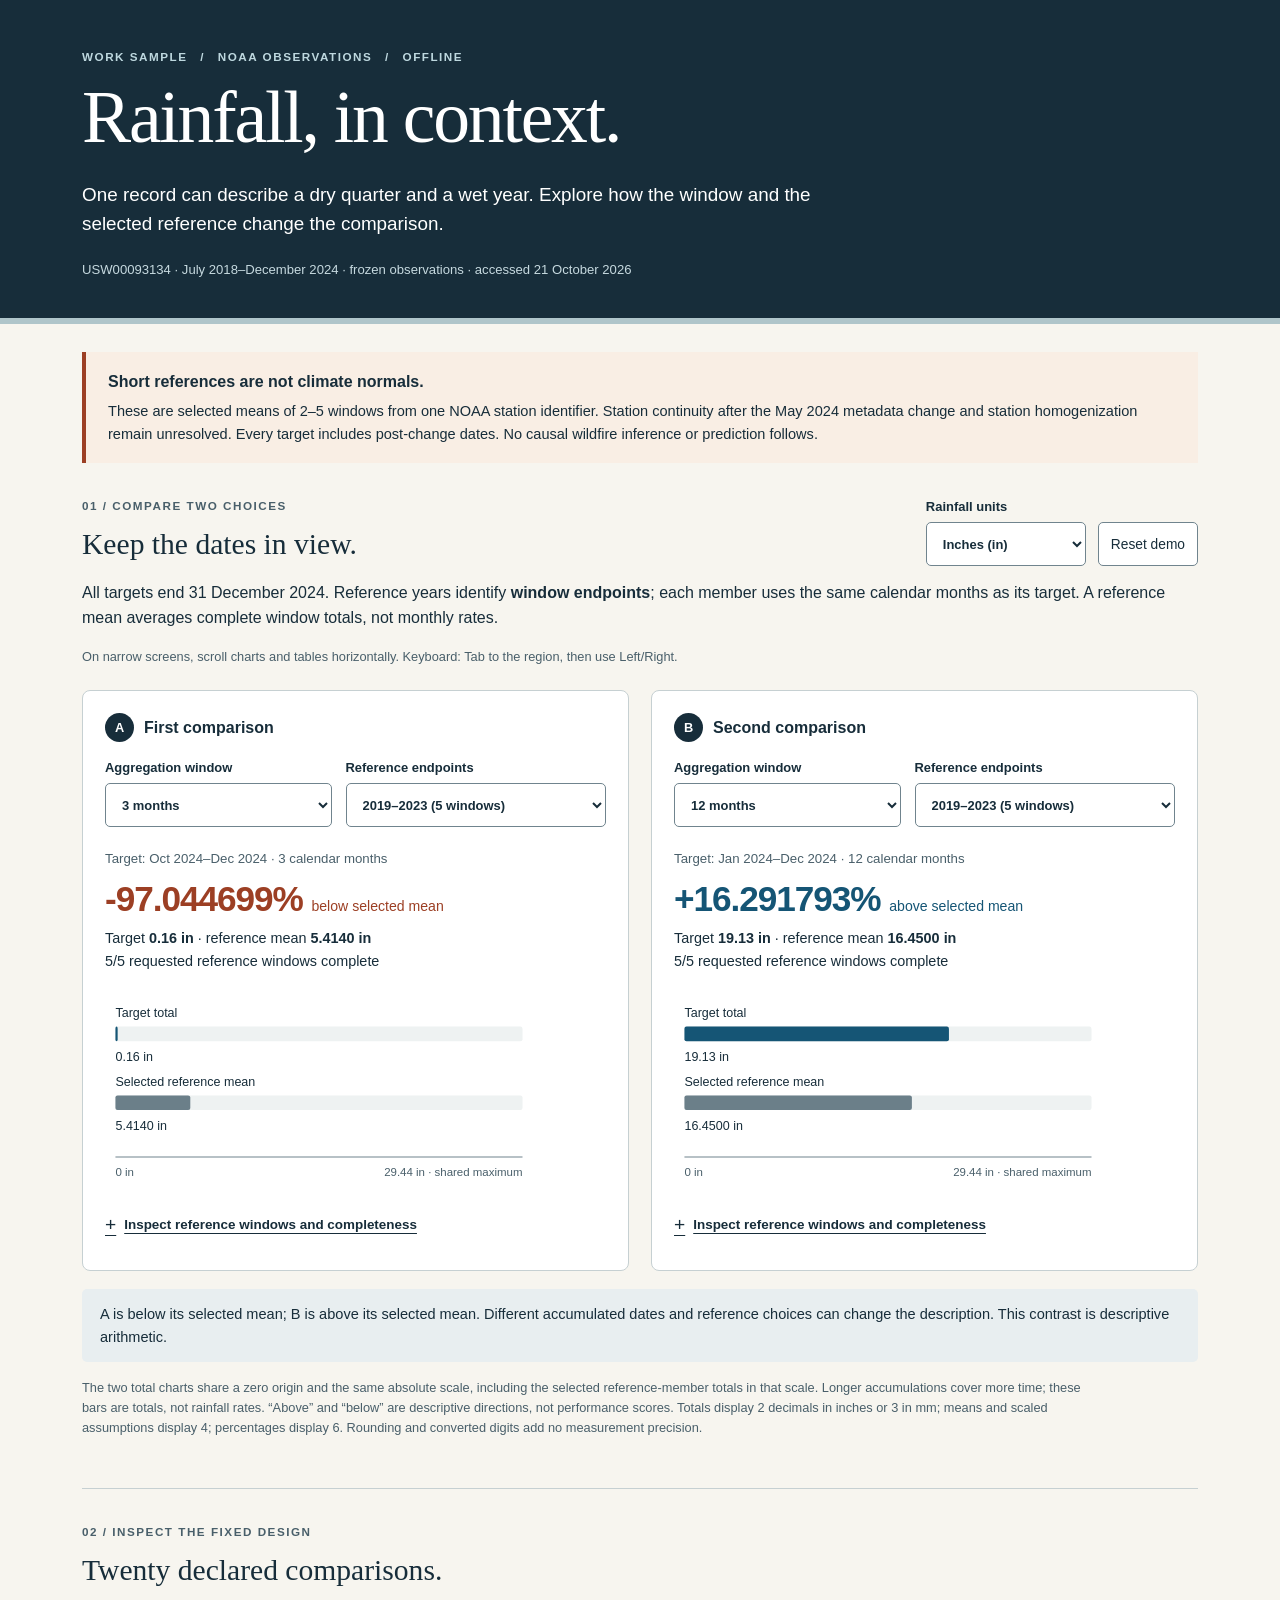
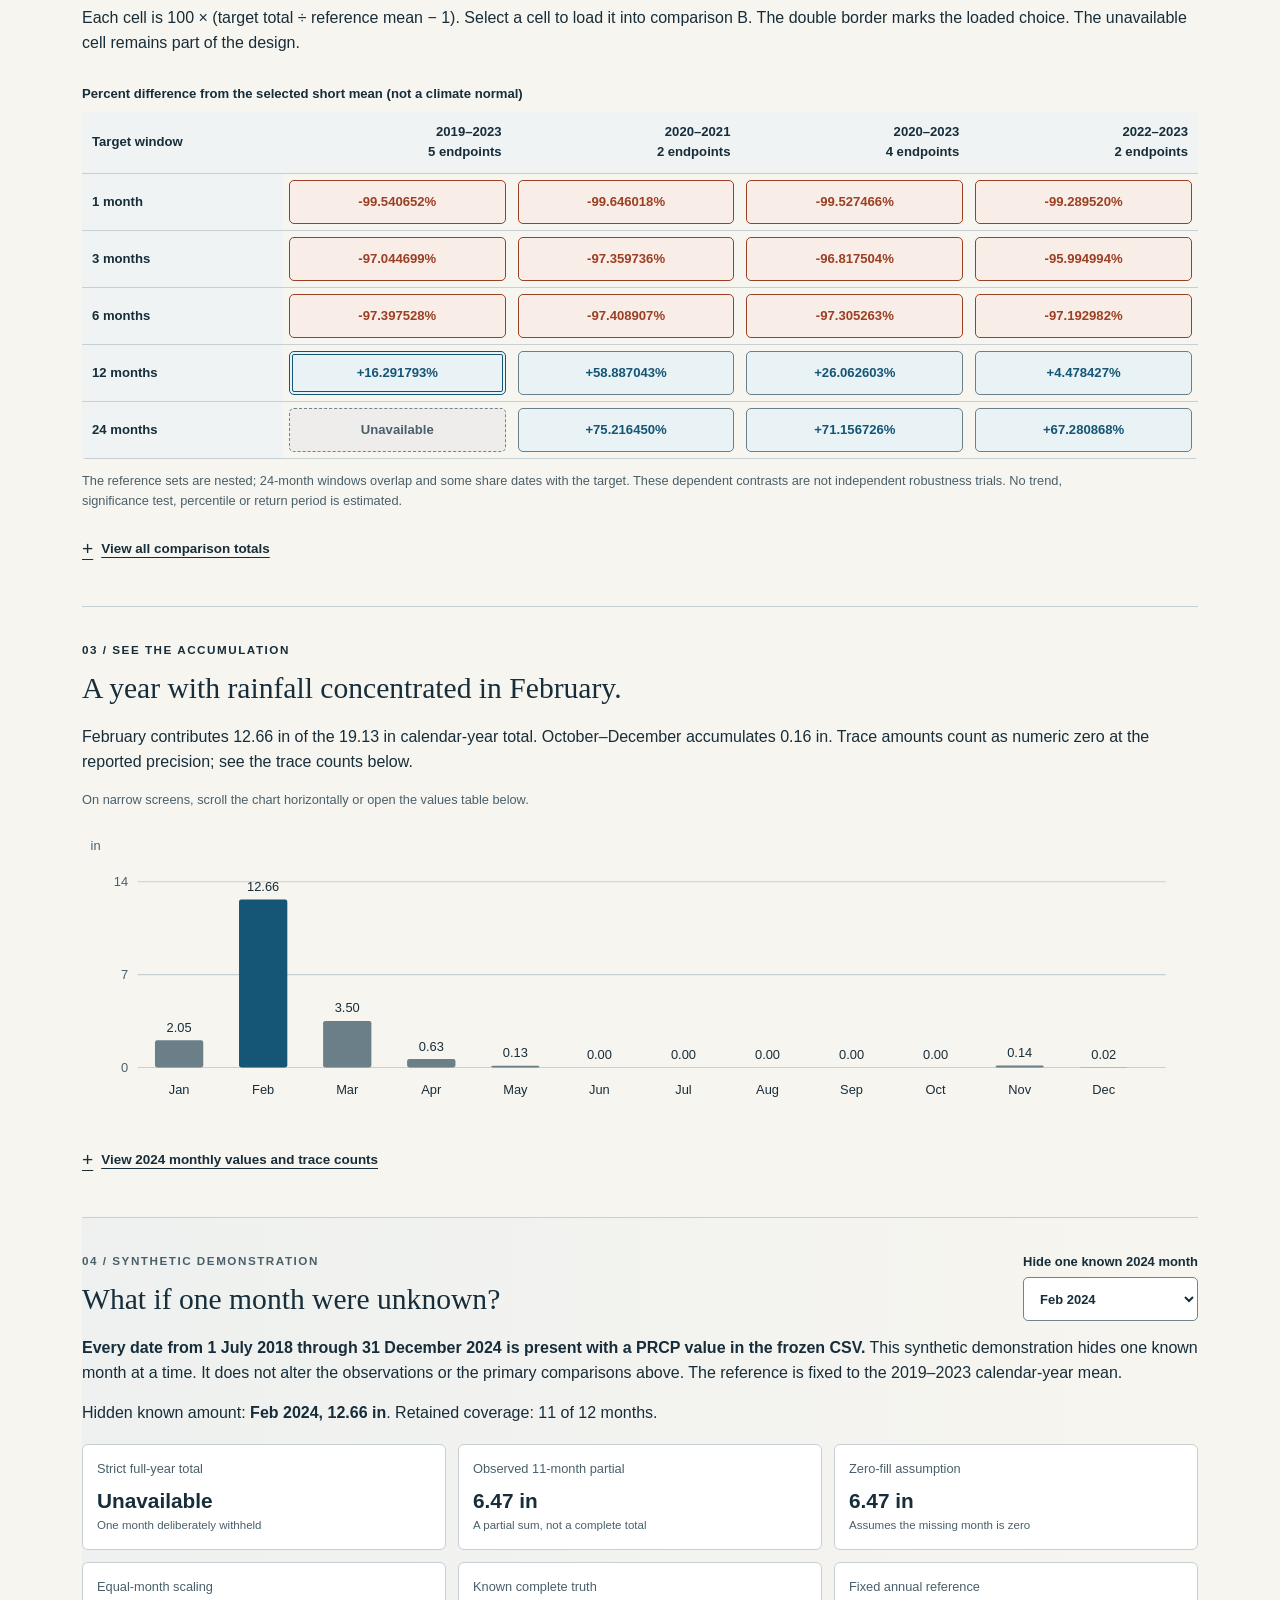
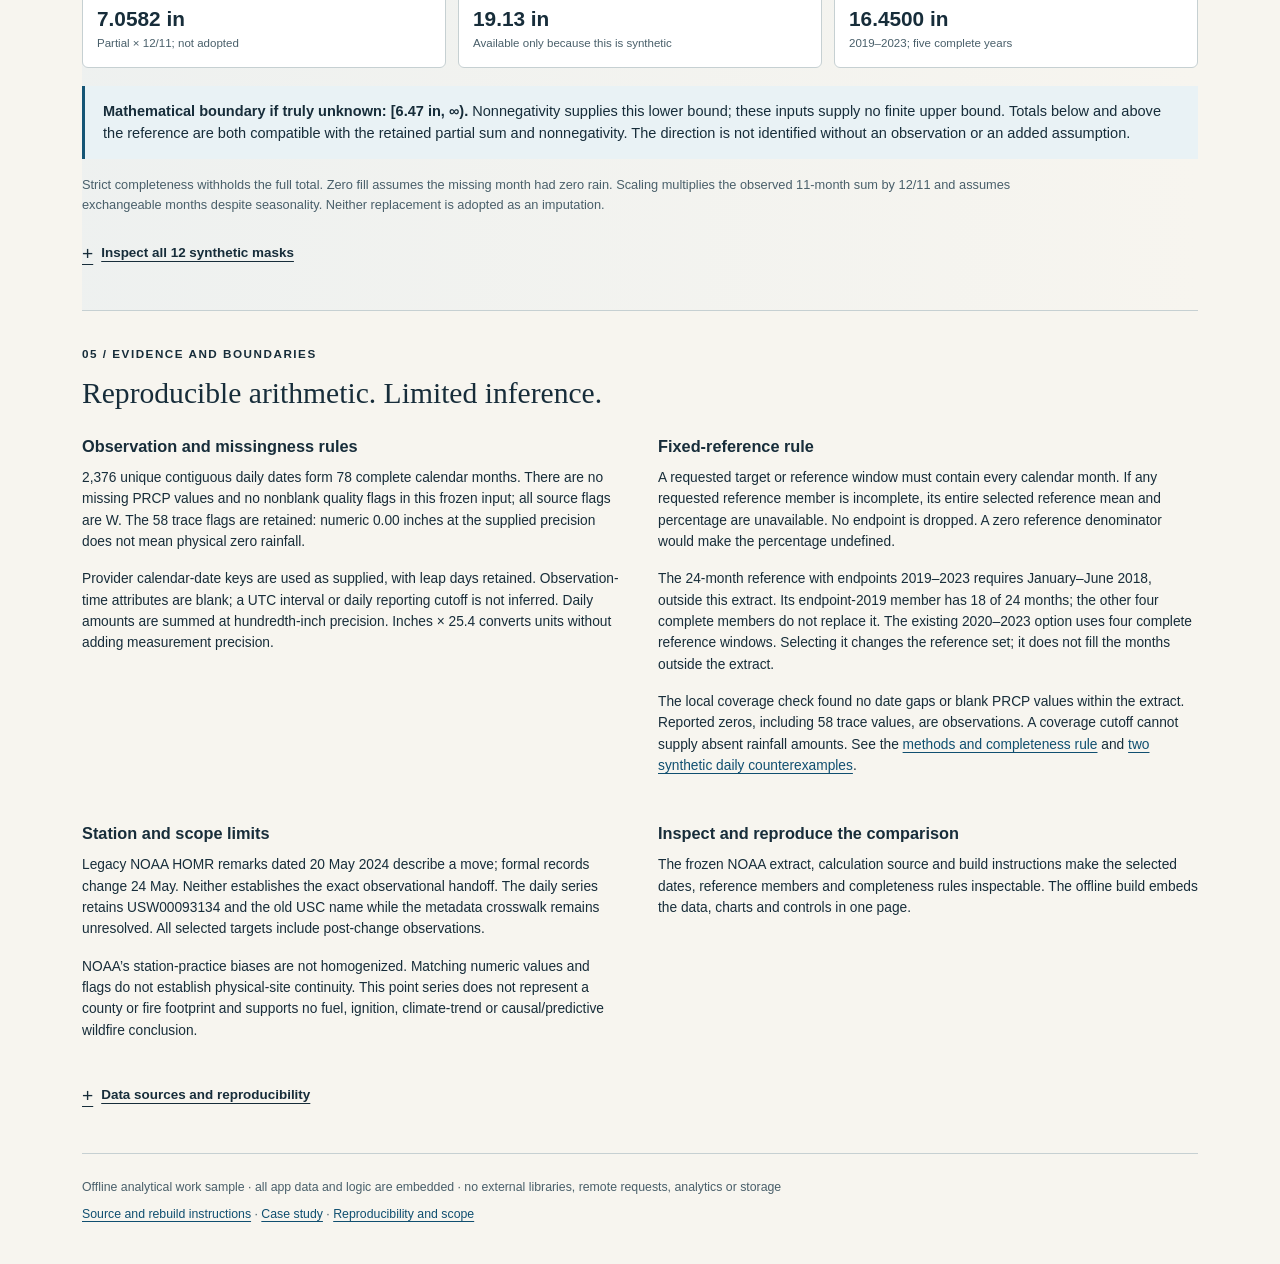
==== commit e68b43b1: "Clarify portfolio disclosures and link supported public work Remove unsupported research placeholder" ====
--- a/work/rainfall/index.html
+++ b/work/rainfall/index.html
@@ -25,7 +25,7 @@
     <p class="eyebrow">Work sample <span aria-hidden="true">/</span> NOAA observations <span aria-hidden="true">/</span> Offline</p>
     <h1>Rainfall, in context.</h1>
     <p class="dek">One record can describe a dry quarter and a wet year. Explore how the window and the selected reference change the comparison.</p>
-    <p class="meta">USW00093134 · July 2018–December 2024 · frozen packet V4 · prepared 21 October 2026</p>
+    <p class="meta">USW00093134 · July 2018–December 2024 · frozen observations · accessed 21 October 2026</p>
   </div>
 </header>
 <main class="wrap">
@@ -33,7 +33,7 @@
     <strong id="limits-title">Short references are not climate normals.</strong>
     <p>These are selected means of 2–5 windows from one NOAA station identifier. Station continuity after the May 2024 metadata change and station homogenization remain unresolved. Every target includes post-change dates. No causal wildfire inference or prediction follows.</p>
   </aside>
-  <noscript><p class="warning">JavaScript is required for the controls and charts. Frozen results remain available in <a href="data/frozen-comparisons.csv">the comparison CSV</a> and the <a href="case-study.html#methods">packet methods</a>.</p></noscript>
+  <noscript><p class="warning">JavaScript is required for the controls and charts. Frozen results remain available in <a href="data/frozen-comparisons.csv">the comparison CSV</a> and the <a href="case-study.html#methods">methods and completeness rule</a>.</p></noscript>
   <section aria-labelledby="compare-title" id="controls">
     <div class="section-head"><div><p class="eyebrow">01 / Compare two choices</p><h2 id="compare-title">Keep the dates in view.</h2></div>
       <div class="global-controls"><label for="units">Rainfall units<select id="units"><option value="in">Inches (in)</option><option value="mm">Millimetres (mm)</option></select></label><button id="reset" type="button">Reset demo</button></div></div>
@@ -82,24 +82,24 @@
     <p class="eyebrow">05 / Evidence and boundaries</p><h2 id="methods-title">Reproducible arithmetic. Limited inference.</h2>
     <div class="method-grid">
       <div><h3>Observation and missingness rules</h3><p>2,376 unique contiguous daily dates form 78 complete calendar months. There are no missing PRCP values and no nonblank quality flags in this frozen input; all source flags are W. The 58 trace flags are retained: numeric 0.00 inches at the supplied precision does not mean physical zero rainfall.</p><p>Provider calendar-date keys are used as supplied, with leap days retained. Observation-time attributes are blank; a UTC interval or daily reporting cutoff is not inferred. Daily amounts are summed at hundredth-inch precision. Inches × 25.4 converts units without adding measurement precision.</p></div>
-      <div><h3>Fixed-reference rule</h3><p>A requested target or reference window must contain every calendar month. If any requested reference member is incomplete, its entire selected reference mean and percentage are unavailable. No endpoint is dropped. A zero reference denominator would make the percentage undefined.</p><p>The 24-month reference with endpoints 2019–2023 requires January–June 2018, outside this extract. Its endpoint-2019 member has 18 of 24 months; the other four complete members do not replace it. The existing 2020–2023 option uses four complete reference windows. Selecting it changes the reference set; it does not fill the months outside the extract.</p><p>The local coverage check found no date gaps or blank PRCP values within the extract. Reported zeros, including 58 trace values, are observations. A coverage cutoff cannot supply absent rainfall amounts. See the <a href="case-study.html#methods">coverage sensitivity note</a> and <a href="case-study.html#synthetic-masks">two synthetic daily counterexamples</a>.</p></div>
+      <div><h3>Fixed-reference rule</h3><p>A requested target or reference window must contain every calendar month. If any requested reference member is incomplete, its entire selected reference mean and percentage are unavailable. No endpoint is dropped. A zero reference denominator would make the percentage undefined.</p><p>The 24-month reference with endpoints 2019–2023 requires January–June 2018, outside this extract. Its endpoint-2019 member has 18 of 24 months; the other four complete members do not replace it. The existing 2020–2023 option uses four complete reference windows. Selecting it changes the reference set; it does not fill the months outside the extract.</p><p>The local coverage check found no date gaps or blank PRCP values within the extract. Reported zeros, including 58 trace values, are observations. A coverage cutoff cannot supply absent rainfall amounts. See the <a href="case-study.html#methods">methods and completeness rule</a> and <a href="case-study.html#synthetic-masks">two synthetic daily counterexamples</a>.</p></div>
       <div><h3>Station and scope limits</h3><p>Legacy NOAA HOMR remarks dated 20 May 2024 describe a move; formal records change 24 May. Neither establishes the exact observational handoff. The daily series retains USW00093134 and the old USC name while the metadata crosswalk remains unresolved. All selected targets include post-change observations.</p><p>NOAA’s station-practice biases are not homogenized. Matching numeric values and flags do not establish physical-site continuity. This point series does not represent a county or fire footprint and supports no fuel, ignition, climate-trend or causal/predictive wildfire conclusion.</p></div>
-      <div><h3>What this work sample demonstrates</h3><p>This is an analytical work sample built from a frozen NOAA-only extract. It demonstrates explicit denominator selection, complete-case rules, provenance, interface design and reproducible verification. It is not evidence of client deployment, operational forecasting or independently measured user impact.</p><p>A historical March 2020 discrepancy remains: NOAA 4.34 in versus a saved LA Almanac entry of 4.35 in, cause unknown. No Almanac table, series or content is bundled or used in this explorer.</p></div>
+      <div><h3>Inspect and reproduce the comparison</h3><p>The frozen NOAA extract, calculation source and build instructions make the selected dates, reference members and completeness rules inspectable. The offline build embeds the data, charts and controls in one page.</p></div>
     </div>
-    <details><summary>Source links, frozen evidence and reuse decisions</summary>
-      <div class="sources"><p><strong>This explorer uses frozen NOAA-only results.</strong> No new retrieval is made by the app or portable build. The recorded API retrieval completed 21 October 2026 at 14:58:21 UTC; current distribution tag was not exposed. Collection Version 3 is the dataset citation, not a newly inferred release tag. Links below open external sources only if you choose to follow them.</p>
+    <details><summary>Data sources and reproducibility</summary>
+      <div class="sources"><p><strong>This explorer uses a frozen NOAA-only snapshot accessed 21 October 2026.</strong> The app and portable build use local data. GHCN-Daily Version 3 identifies the cited collection; the accompanying hashes identify this snapshot.</p>
       <ul>
         <li><a href="https://doi.org/10.7289/V5D21VHZ">Menne et al. (2012), GHCN-Daily Version 3, NOAA NCDC</a> — PRCP, USW00093134, 1 July 2018–31 December 2024, accessed 21 October 2026.</li>
         <li><a href="https://doi.org/10.1175/JTECH-D-11-00103.1">Menne et al. (2012), dataset overview, JTECH 29, 897–910</a>.</li>
         <li><a href="https://www.ncei.noaa.gov/access/services/data/v1?dataset=daily-summaries&amp;stations=USW00093134&amp;startDate=2018-07-01&amp;endDate=2024-12-31&amp;dataTypes=PRCP&amp;units=standard&amp;format=csv&amp;includeAttributes=true&amp;includeStationName=true">Exact NOAA daily-summaries request</a> · <a href="https://www.ncei.noaa.gov/support/access-data-service-api-user-documentation">API and units</a> · <a href="https://www.ncei.noaa.gov/pub/data/ghcn/daily/readme.txt">GHCN-Daily flags</a>.</li>
-        <li><a href="https://www.ncei.noaa.gov/access/homr/services/station/20003285?date=all">NOAA station history</a> · <a href="https://www.ncei.noaa.gov/access/metadata/landing-page/bin/iso?id=gov.noaa.ncdc:C00861">GHCN-Daily metadata and caveats</a> · <a href="https://www.ncei.noaa.gov/data-submission/data-licensing">NCEI source policy</a> · <a href="https://www.laalmanac.com/weather/we08aa.php">Historical discrepancy reference only</a>.</li>
+        <li><a href="https://www.ncei.noaa.gov/access/homr/services/station/20003285?date=all">NOAA station history</a> · <a href="https://www.ncei.noaa.gov/access/metadata/landing-page/bin/iso?id=gov.noaa.ncdc:C00861">GHCN-Daily metadata and caveats</a> · <a href="https://www.ncei.noaa.gov/data-submission/data-licensing">NCEI source policy</a>.</li>
         <li>Inspectable files: <a href="data/frozen-results.json">frozen app results</a>, <a href="data/noaa-daily-current.csv">frozen NOAA daily CSV</a>, <a href="data/INPUTS.json">input hashes and citations</a>, and <a href="README.txt">source and rebuild instructions</a>. See the <a href="case-study.html#methods">methods and limitations</a> and <a href="case-study.html#synthetic-masks">synthetic daily-mask analysis</a>.</li>
-      </ul><p>Source policy is qualified; it is not a blanket CC0 grant or a station-specific rights warranty. No additional license for the original code, charts or prose is granted by this export. This work sample is not an official NOAA product or endorsement.</p>
+      </ul><p>See NCEI’s linked source policy for source-data terms. No additional license for the original code, charts or prose is granted by this export. This work sample is not an official NOAA product or endorsement.</p>
       <p class="hash">Frozen daily CSV SHA-256: 113a694665a7d1be8e66f02442d4aac6c32fc3f846f9ec903fe192b5c19a7fed</p></div>
     </details>
   </section>
 </main>
-<footer class="wrap"><p>Offline analytical work sample · all app data and logic are embedded · no external libraries, remote requests, analytics or storage</p><p><a href="README.txt">Source and rebuild instructions</a> · <a href="case-study.html">Case study</a> · <a href="case-study.html#validation">Validation and limits</a></p></footer>
+<footer class="wrap"><p>Offline analytical work sample · all app data and logic are embedded · no external libraries, remote requests, analytics or storage</p><p><a href="README.txt">Source and rebuild instructions</a> · <a href="case-study.html">Case study</a> · <a href="case-study.html#validation">Reproducibility and scope</a></p></footer>
 <script id="frozen-data" type="application/json">{"monthly":[{"source":"NOAA","month":"2018-07","inches":"0.00","trace_count":0,"days":31,"mm":"0.000"},{"source":"NOAA","month":"2018-08","inches":"0.00","trace_count":0,"days":31,"mm":"0.000"},{"source":"NOAA","month":"2018-09","inches":"0.00","trace_count":0,"days":30,"mm":"0.000"},{"source":"NOAA","month":"2018-10","inches":"0.57","trace_count":1,"days":31,"mm":"14.478"},{"source":"NOAA","month":"2018-11","inches":"1.58","trace_count":0,"days":30,"mm":"40.132"},{"source":"NOAA","month":"2018-12","inches":"2.11","trace_count":1,"days":31,"mm":"53.594"},{"source":"NOAA","month":"2019-01","inches":"5.95","trace_count":1,"days":31,"mm":"151.130"},{"source":"NOAA","month":"2019-02","inches":"5.59","trace_count":2,"days":28,"mm":"141.986"},{"source":"NOAA","month":"2019-03","inches":"2.19","trace_count":2,"days":31,"mm":"55.626"},{"source":"NOAA","month":"2019-04","inches":"0.02","trace_count":0,"days":30,"mm":"0.508"},{"source":"NOAA","month":"2019-05","inches":"0.81","trace_count":3,"days":31,"mm":"20.574"},{"source":"NOAA","month":"2019-06","inches":"0.00","trace_count":1,"days":30,"mm":"0.000"},{"source":"NOAA","month":"2019-07","inches":"0.00","trace_count":1,"days":31,"mm":"0.000"},{"source":"NOAA","month":"2019-08","inches":"0.00","trace_count":0,"days":31,"mm":"0.000"},{"source":"NOAA","month":"2019-09","inches":"0.03","trace_count":1,"days":30,"mm":"0.762"},{"source":"NOAA","month":"2019-10","inches":"0.00","trace_count":0,"days":31,"mm":"0.000"},{"source":"NOAA","month":"2019-11","inches":"2.12","trace_count":2,"days":30,"mm":"53.848"},{"source":"NOAA","month":"2019-12","inches":"4.84","trace_count":2,"days":31,"mm":"122.936"},{"source":"NOAA","month":"2020-01","inches":"0.32","trace_count":1,"days":31,"mm":"8.128"},{"source":"NOAA","month":"2020-02","inches":"0.04","trace_count":1,"days":29,"mm":"1.016"},{"source":"NOAA","month":"2020-03","inches":"4.34","trace_count":5,"days":31,"mm":"110.236"},{"source":"NOAA","month":"2020-04","inches":"3.02","trace_count":0,"days":30,"mm":"76.708"},{"source":"NOAA","month":"2020-05","inches":"0.14","trace_count":0,"days":31,"mm":"3.556"},{"source":"NOAA","month":"2020-06","inches":"0.00","trace_count":0,"days":30,"mm":"0.000"},{"source":"NOAA","month":"2020-07","inches":"0.00","trace_count":0,"days":31,"mm":"0.000"},{"source":"NOAA","month":"2020-08","inches":"0.00","trace_count":0,"days":31,"mm":"0.000"},{"source":"NOAA","month":"2020-09","inches":"0.00","trace_count":0,"days":30,"mm":"0.000"},{"source":"NOAA","month":"2020-10","inches":"0.00","trace_count":0,"days":31,"mm":"0.000"},{"source":"NOAA","month":"2020-11","inches":"0.11","trace_count":0,"days":30,"mm":"2.794"},{"source":"NOAA","month":"2020-12","inches":"1.84","trace_count":0,"days":31,"mm":"46.736"},{"source":"NOAA","month":"2021-01","inches":"2.44","trace_count":0,"days":31,"mm":"61.976"},{"source":"NOAA","month":"2021-02","inches":"0.00","trace_count":2,"days":28,"mm":"0.000"},{"source":"NOAA","month":"2021-03","inches":"1.41","trace_count":1,"days":31,"mm":"35.814"},{"source":"NOAA","month":"2021-04","inches":"0.00","trace_count":0,"days":30,"mm":"0.000"},{"source":"NOAA","month":"2021-05","inches":"0.00","trace_count":0,"days":31,"mm":"0.000"},{"source":"NOAA","month":"2021-06","inches":"0.02","trace_count":0,"days":30,"mm":"0.508"},{"source":"NOAA","month":"2021-07","inches":"0.22","trace_count":0,"days":31,"mm":"5.588"},{"source":"NOAA","month":"2021-08","inches":"0.00","trace_count":2,"days":31,"mm":"0.000"},{"source":"NOAA","month":"2021-09","inches":"0.01","trace_count":0,"days":30,"mm":"0.254"},{"source":"NOAA","month":"2021-10","inches":"0.71","trace_count":0,"days":31,"mm":"18.034"},{"source":"NOAA","month":"2021-11","inches":"0.00","trace_count":0,"days":30,"mm":"0.000"},{"source":"NOAA","month":"2021-12","inches":"9.46","trace_count":0,"days":31,"mm":"240.284"},{"source":"NOAA","month":"2022-01","inches":"0.19","trace_count":1,"days":31,"mm":"4.826"},{"source":"NOAA","month":"2022-02","inches":"0.06","trace_count":1,"days":28,"mm":"1.524"},{"source":"NOAA","month":"2022-03","inches":"1.41","trace_count":1,"days":31,"mm":"35.814"},{"source":"NOAA","month":"2022-04","inches":"0.33","trace_count":0,"days":30,"mm":"8.382"},{"source":"NOAA","month":"2022-05","inches":"0.00","trace_count":0,"days":31,"mm":"0.000"},{"source":"NOAA","month":"2022-06","inches":"0.01","trace_count":0,"days":30,"mm":"0.254"},{"source":"NOAA","month":"2022-07","inches":"0.00","trace_count":0,"days":31,"mm":"0.000"},{"source":"NOAA","month":"2022-08","inches":"0.00","trace_count":0,"days":31,"mm":"0.000"},{"source":"NOAA","month":"2022-09","inches":"0.37","trace_count":1,"days":30,"mm":"9.398"},{"source":"NOAA","month":"2022-10","inches":"0.02","trace_count":1,"days":31,"mm":"0.508"},{"source":"NOAA","month":"2022-11","inches":"1.98","trace_count":2,"days":30,"mm":"50.292"},{"source":"NOAA","month":"2022-12","inches":"2.81","trace_count":3,"days":31,"mm":"71.374"},{"source":"NOAA","month":"2023-01","inches":"8.95","trace_count":1,"days":31,"mm":"227.330"},{"source":"NOAA","month":"2023-02","inches":"5.95","trace_count":1,"days":28,"mm":"151.130"},{"source":"NOAA","month":"2023-03","inches":"7.71","trace_count":1,"days":31,"mm":"195.834"},{"source":"NOAA","month":"2023-04","inches":"0.06","trace_count":1,"days":30,"mm":"1.524"},{"source":"NOAA","month":"2023-05","inches":"0.55","trace_count":0,"days":31,"mm":"13.970"},{"source":"NOAA","month":"2023-06","inches":"0.00","trace_count":3,"days":30,"mm":"0.000"},{"source":"NOAA","month":"2023-07","inches":"0.00","trace_count":0,"days":31,"mm":"0.000"},{"source":"NOAA","month":"2023-08","inches":"2.99","trace_count":3,"days":31,"mm":"75.946"},{"source":"NOAA","month":"2023-09","inches":"0.05","trace_count":3,"days":30,"mm":"1.270"},{"source":"NOAA","month":"2023-10","inches":"0.00","trace_count":1,"days":31,"mm":"0.000"},{"source":"NOAA","month":"2023-11","inches":"0.36","trace_count":2,"days":30,"mm":"9.144"},{"source":"NOAA","month":"2023-12","inches":"2.82","trace_count":0,"days":31,"mm":"71.628"},{"source":"NOAA","month":"2024-01","inches":"2.05","trace_count":1,"days":31,"mm":"52.070"},{"source":"NOAA","month":"2024-02","inches":"12.66","trace_count":0,"days":29,"mm":"321.564"},{"source":"NOAA","month":"2024-03","inches":"3.50","trace_count":1,"days":31,"mm":"88.900"},{"source":"NOAA","month":"2024-04","inches":"0.63","trace_count":0,"days":30,"mm":"16.002"},{"source":"NOAA","month":"2024-05","inches":"0.13","trace_count":1,"days":31,"mm":"3.302"},{"source":"NOAA","month":"2024-06","inches":"0.00","trace_count":0,"days":30,"mm":"0.000"},{"source":"NOAA","month":"2024-07","inches":"0.00","trace_count":0,"days":31,"mm":"0.000"},{"source":"NOAA","month":"2024-08","inches":"0.00","trace_count":0,"days":31,"mm":"0.000"},{"source":"NOAA","month":"2024-09","inches":"0.00","trace_count":0,"days":30,"mm":"0.000"},{"source":"NOAA","month":"2024-10","inches":"0.00","trace_count":0,"days":31,"mm":"0.000"},{"source":"NOAA","month":"2024-11","inches":"0.14","trace_count":0,"days":30,"mm":"3.556"},{"source":"NOAA","month":"2024-12","inches":"0.02","trace_count":0,"days":31,"mm":"0.508"}],"comparisons":[{"source":"NOAA","window_months":1,"baseline":"2019–2023","baseline_end_years":[2019,2020,2021,2022,2023],"baseline_n_requested":5,"baseline_n_complete":5,"eligible":true,"target_start":"2024-12","target_end":"2024-12","target_in":"0.02","target_mm":"0.508","reference_mean_in":"4.354","difference_in":"-4.334","percent_difference":"-99.54065227377124483233807993","direction":"below","missing_reference_members":[],"target_missing_months":[],"members":[{"end_year":2019,"start":"2019-12","end":"2019-12","expected_months":1,"observed_months":1,"missing_months":[],"total_in":"4.84","partial_sum_in":"4.84","trace_count":2},{"end_year":2020,"start":"2020-12","end":"2020-12","expected_months":1,"observed_months":1,"missing_months":[],"total_in":"1.84","partial_sum_in":"1.84","trace_count":0},{"end_year":2021,"start":"2021-12","end":"2021-12","expected_months":1,"observed_months":1,"missing_months":[],"total_in":"9.46","partial_sum_in":"9.46","trace_count":0},{"end_year":2022,"start":"2022-12","end":"2022-12","expected_months":1,"observed_months":1,"missing_months":[],"total_in":"2.81","partial_sum_in":"2.81","trace_count":3},{"end_year":2023,"start":"2023-12","end":"2023-12","expected_months":1,"observed_months":1,"missing_months":[],"total_in":"2.82","partial_sum_in":"2.82","trace_count":0}]},{"source":"NOAA","window_months":1,"baseline":"2020–2021","baseline_end_years":[2020,2021],"baseline_n_requested":2,"baseline_n_complete":2,"eligible":true,"target_start":"2024-12","target_end":"2024-12","target_in":"0.02","target_mm":"0.508","reference_mean_in":"5.65","difference_in":"-5.63","percent_difference":"-99.64601769911504424778761062","direction":"below","missing_reference_members":[],"target_missing_months":[],"members":[{"end_year":2020,"start":"2020-12","end":"2020-12","expected_months":1,"observed_months":1,"missing_months":[],"total_in":"1.84","partial_sum_in":"1.84","trace_count":0},{"end_year":2021,"start":"2021-12","end":"2021-12","expected_months":1,"observed_months":1,"missing_months":[],"total_in":"9.46","partial_sum_in":"9.46","trace_count":0}]},{"source":"NOAA","window_months":1,"baseline":"2020–2023","baseline_end_years":[2020,2021,2022,2023],"baseline_n_requested":4,"baseline_n_complete":4,"eligible":true,"target_start":"2024-12","target_end":"2024-12","target_in":"0.02","target_mm":"0.508","reference_mean_in":"4.2325","difference_in":"-4.2125","percent_difference":"-99.52746603662138216184288246","direction":"below","missing_reference_members":[],"target_missing_months":[],"members":[{"end_year":2020,"start":"2020-12","end":"2020-12","expected_months":1,"observed_months":1,"missing_months":[],"total_in":"1.84","partial_sum_in":"1.84","trace_count":0},{"end_year":2021,"start":"2021-12","end":"2021-12","expected_months":1,"observed_months":1,"missing_months":[],"total_in":"9.46","partial_sum_in":"9.46","trace_count":0},{"end_year":2022,"start":"2022-12","end":"2022-12","expected_months":1,"observed_months":1,"missing_months":[],"total_in":"2.81","partial_sum_in":"2.81","trace_count":3},{"end_year":2023,"start":"2023-12","end":"2023-12","expected_months":1,"observed_months":1,"missing_months":[],"total_in":"2.82","partial_sum_in":"2.82","trace_count":0}]},{"source":"NOAA","window_months":1,"baseline":"2022–2023","baseline_end_years":[2022,2023],"baseline_n_requested":2,"baseline_n_complete":2,"eligible":true,"target_start":"2024-12","target_end":"2024-12","target_in":"0.02","target_mm":"0.508","reference_mean_in":"2.815","difference_in":"-2.795","percent_difference":"-99.28952042628774422735346359","direction":"below","missing_reference_members":[],"target_missing_months":[],"members":[{"end_year":2022,"start":"2022-12","end":"2022-12","expected_months":1,"observed_months":1,"missing_months":[],"total_in":"2.81","partial_sum_in":"2.81","trace_count":3},{"end_year":2023,"start":"2023-12","end":"2023-12","expected_months":1,"observed_months":1,"missing_months":[],"total_in":"2.82","partial_sum_in":"2.82","trace_count":0}]},{"source":"NOAA","window_months":3,"baseline":"2019–2023","baseline_end_years":[2019,2020,2021,2022,2023],"baseline_n_requested":5,"baseline_n_complete":5,"eligible":true,"target_start":"2024-10","target_end":"2024-12","target_in":"0.16","target_mm":"4.064","reference_mean_in":"5.414","difference_in":"-5.254","percent_difference":"-97.04469892870336165496859993","direction":"below","missing_reference_members":[],"target_missing_months":[],"members":[{"end_year":2019,"start":"2019-10","end":"2019-12","expected_months":3,"observed_months":3,"missing_months":[],"total_in":"6.96","partial_sum_in":"6.96","trace_count":4},{"end_year":2020,"start":"2020-10","end":"2020-12","expected_months":3,"observed_months":3,"missing_months":[],"total_in":"1.95","partial_sum_in":"1.95","trace_count":0},{"end_year":2021,"start":"2021-10","end":"2021-12","expected_months":3,"observed_months":3,"missing_months":[],"total_in":"10.17","partial_sum_in":"10.17","trace_count":0},{"end_year":2022,"start":"2022-10","end":"2022-12","expected_months":3,"observed_months":3,"missing_months":[],"total_in":"4.81","partial_sum_in":"4.81","trace_count":6},{"end_year":2023,"start":"2023-10","end":"2023-12","expected_months":3,"observed_months":3,"missing_months":[],"total_in":"3.18","partial_sum_in":"3.18","trace_count":3}]},{"source":"NOAA","window_months":3,"baseline":"2020–2021","baseline_end_years":[2020,2021],"baseline_n_requested":2,"baseline_n_complete":2,"eligible":true,"target_start":"2024-10","target_end":"2024-12","target_in":"0.16","target_mm":"4.064","reference_mean_in":"6.06","difference_in":"-5.90","percent_difference":"-97.35973597359735973597359736","direction":"below","missing_reference_members":[],"target_missing_months":[],"members":[{"end_year":2020,"start":"2020-10","end":"2020-12","expected_months":3,"observed_months":3,"missing_months":[],"total_in":"1.95","partial_sum_in":"1.95","trace_count":0},{"end_year":2021,"start":"2021-10","end":"2021-12","expected_months":3,"observed_months":3,"missing_months":[],"total_in":"10.17","partial_sum_in":"10.17","trace_count":0}]},{"source":"NOAA","window_months":3,"baseline":"2020–2023","baseline_end_years":[2020,2021,2022,2023],"baseline_n_requested":4,"baseline_n_complete":4,"eligible":true,"target_start":"2024-10","target_end":"2024-12","target_in":"0.16","target_mm":"4.064","reference_mean_in":"5.0275","difference_in":"-4.8675","percent_difference":"-96.81750372948781700646444555","direction":"below","missing_reference_members":[],"target_missing_months":[],"members":[{"end_year":2020,"start":"2020-10","end":"2020-12","expected_months":3,"observed_months":3,"missing_months":[],"total_in":"1.95","partial_sum_in":"1.95","trace_count":0},{"end_year":2021,"start":"2021-10","end":"2021-12","expected_months":3,"observed_months":3,"missing_months":[],"total_in":"10.17","partial_sum_in":"10.17","trace_count":0},{"end_year":2022,"start":"2022-10","end":"2022-12","expected_months":3,"observed_months":3,"missing_months":[],"total_in":"4.81","partial_sum_in":"4.81","trace_count":6},{"end_year":2023,"start":"2023-10","end":"2023-12","expected_months":3,"observed_months":3,"missing_months":[],"total_in":"3.18","partial_sum_in":"3.18","trace_count":3}]},{"source":"NOAA","window_months":3,"baseline":"2022–2023","baseline_end_years":[2022,2023],"baseline_n_requested":2,"baseline_n_complete":2,"eligible":true,"target_start":"2024-10","target_end":"2024-12","target_in":"0.16","target_mm":"4.064","reference_mean_in":"3.995","difference_in":"-3.835","percent_difference":"-95.99499374217772215269086358","direction":"below","missing_reference_members":[],"target_missing_months":[],"members":[{"end_year":2022,"start":"2022-10","end":"2022-12","expected_months":3,"observed_months":3,"missing_months":[],"total_in":"4.81","partial_sum_in":"4.81","trace_count":6},{"end_year":2023,"start":"2023-10","end":"2023-12","expected_months":3,"observed_months":3,"missing_months":[],"total_in":"3.18","partial_sum_in":"3.18","trace_count":3}]},{"source":"NOAA","window_months":6,"baseline":"2019–2023","baseline_end_years":[2019,2020,2021,2022,2023],"baseline_n_requested":5,"baseline_n_complete":5,"eligible":true,"target_start":"2024-07","target_end":"2024-12","target_in":"0.16","target_mm":"4.064","reference_mean_in":"6.148","difference_in":"-5.988","percent_difference":"-97.39752765126870527000650618","direction":"below","missing_reference_members":[],"target_missing_months":[],"members":[{"end_year":2019,"start":"2019-07","end":"2019-12","expected_months":6,"observed_months":6,"missing_months":[],"total_in":"6.99","partial_sum_in":"6.99","trace_count":6},{"end_year":2020,"start":"2020-07","end":"2020-12","expected_months":6,"observed_months":6,"missing_months":[],"total_in":"1.95","partial_sum_in":"1.95","trace_count":0},{"end_year":2021,"start":"2021-07","end":"2021-12","expected_months":6,"observed_months":6,"missing_months":[],"total_in":"10.40","partial_sum_in":"10.40","trace_count":2},{"end_year":2022,"start":"2022-07","end":"2022-12","expected_months":6,"observed_months":6,"missing_months":[],"total_in":"5.18","partial_sum_in":"5.18","trace_count":7},{"end_year":2023,"start":"2023-07","end":"2023-12","expected_months":6,"observed_months":6,"missing_months":[],"total_in":"6.22","partial_sum_in":"6.22","trace_count":9}]},{"source":"NOAA","window_months":6,"baseline":"2020–2021","baseline_end_years":[2020,2021],"baseline_n_requested":2,"baseline_n_complete":2,"eligible":true,"target_start":"2024-07","target_end":"2024-12","target_in":"0.16","target_mm":"4.064","reference_mean_in":"6.175","difference_in":"-6.015","percent_difference":"-97.40890688259109311740890688","direction":"below","missing_reference_members":[],"target_missing_months":[],"members":[{"end_year":2020,"start":"2020-07","end":"2020-12","expected_months":6,"observed_months":6,"missing_months":[],"total_in":"1.95","partial_sum_in":"1.95","trace_count":0},{"end_year":2021,"start":"2021-07","end":"2021-12","expected_months":6,"observed_months":6,"missing_months":[],"total_in":"10.40","partial_sum_in":"10.40","trace_count":2}]},{"source":"NOAA","window_months":6,"baseline":"2020–2023","baseline_end_years":[2020,2021,2022,2023],"baseline_n_requested":4,"baseline_n_complete":4,"eligible":true,"target_start":"2024-07","target_end":"2024-12","target_in":"0.16","target_mm":"4.064","reference_mean_in":"5.9375","difference_in":"-5.7775","percent_difference":"-97.30526315789473684210526316","direction":"below","missing_reference_members":[],"target_missing_months":[],"members":[{"end_year":2020,"start":"2020-07","end":"2020-12","expected_months":6,"observed_months":6,"missing_months":[],"total_in":"1.95","partial_sum_in":"1.95","trace_count":0},{"end_year":2021,"start":"2021-07","end":"2021-12","expected_months":6,"observed_months":6,"missing_months":[],"total_in":"10.40","partial_sum_in":"10.40","trace_count":2},{"end_year":2022,"start":"2022-07","end":"2022-12","expected_months":6,"observed_months":6,"missing_months":[],"total_in":"5.18","partial_sum_in":"5.18","trace_count":7},{"end_year":2023,"start":"2023-07","end":"2023-12","expected_months":6,"observed_months":6,"missing_months":[],"total_in":"6.22","partial_sum_in":"6.22","trace_count":9}]},{"source":"NOAA","window_months":6,"baseline":"2022–2023","baseline_end_years":[2022,2023],"baseline_n_requested":2,"baseline_n_complete":2,"eligible":true,"target_start":"2024-07","target_end":"2024-12","target_in":"0.16","target_mm":"4.064","reference_mean_in":"5.70","difference_in":"-5.54","percent_difference":"-97.19298245614035087719298246","direction":"below","missing_reference_members":[],"target_missing_months":[],"members":[{"end_year":2022,"start":"2022-07","end":"2022-12","expected_months":6,"observed_months":6,"missing_months":[],"total_in":"5.18","partial_sum_in":"5.18","trace_count":7},{"end_year":2023,"start":"2023-07","end":"2023-12","expected_months":6,"observed_months":6,"missing_months":[],"total_in":"6.22","partial_sum_in":"6.22","trace_count":9}]},{"source":"NOAA","window_months":12,"baseline":"2019–2023","baseline_end_years":[2019,2020,2021,2022,2023],"baseline_n_requested":5,"baseline_n_complete":5,"eligible":true,"target_start":"2024-01","target_end":"2024-12","target_in":"19.13","target_mm":"485.902","reference_mean_in":"16.45","difference_in":"2.68","percent_difference":"16.29179331306990881458966570","direction":"above","missing_reference_members":[],"target_missing_months":[],"members":[{"end_year":2019,"start":"2019-01","end":"2019-12","expected_months":12,"observed_months":12,"missing_months":[],"total_in":"21.55","partial_sum_in":"21.55","trace_count":15},{"end_year":2020,"start":"2020-01","end":"2020-12","expected_months":12,"observed_months":12,"missing_months":[],"total_in":"9.81","partial_sum_in":"9.81","trace_count":7},{"end_year":2021,"start":"2021-01","end":"2021-12","expected_months":12,"observed_months":12,"missing_months":[],"total_in":"14.27","partial_sum_in":"14.27","trace_count":5},{"end_year":2022,"start":"2022-01","end":"2022-12","expected_months":12,"observed_months":12,"missing_months":[],"total_in":"7.18","partial_sum_in":"7.18","trace_count":10},{"end_year":2023,"start":"2023-01","end":"2023-12","expected_months":12,"observed_months":12,"missing_months":[],"total_in":"29.44","partial_sum_in":"29.44","trace_count":16}]},{"source":"NOAA","window_months":12,"baseline":"2020–2021","baseline_end_years":[2020,2021],"baseline_n_requested":2,"baseline_n_complete":2,"eligible":true,"target_start":"2024-01","target_end":"2024-12","target_in":"19.13","target_mm":"485.902","reference_mean_in":"12.04","difference_in":"7.09","percent_difference":"58.88704318936877076411960130","direction":"above","missing_reference_members":[],"target_missing_months":[],"members":[{"end_year":2020,"start":"2020-01","end":"2020-12","expected_months":12,"observed_months":12,"missing_months":[],"total_in":"9.81","partial_sum_in":"9.81","trace_count":7},{"end_year":2021,"start":"2021-01","end":"2021-12","expected_months":12,"observed_months":12,"missing_months":[],"total_in":"14.27","partial_sum_in":"14.27","trace_count":5}]},{"source":"NOAA","window_months":12,"baseline":"2020–2023","baseline_end_years":[2020,2021,2022,2023],"baseline_n_requested":4,"baseline_n_complete":4,"eligible":true,"target_start":"2024-01","target_end":"2024-12","target_in":"19.13","target_mm":"485.902","reference_mean_in":"15.175","difference_in":"3.955","percent_difference":"26.06260296540362438220757830","direction":"above","missing_reference_members":[],"target_missing_months":[],"members":[{"end_year":2020,"start":"2020-01","end":"2020-12","expected_months":12,"observed_months":12,"missing_months":[],"total_in":"9.81","partial_sum_in":"9.81","trace_count":7},{"end_year":2021,"start":"2021-01","end":"2021-12","expected_months":12,"observed_months":12,"missing_months":[],"total_in":"14.27","partial_sum_in":"14.27","trace_count":5},{"end_year":2022,"start":"2022-01","end":"2022-12","expected_months":12,"observed_months":12,"missing_months":[],"total_in":"7.18","partial_sum_in":"7.18","trace_count":10},{"end_year":2023,"start":"2023-01","end":"2023-12","expected_months":12,"observed_months":12,"missing_months":[],"total_in":"29.44","partial_sum_in":"29.44","trace_count":16}]},{"source":"NOAA","window_months":12,"baseline":"2022–2023","baseline_end_years":[2022,2023],"baseline_n_requested":2,"baseline_n_complete":2,"eligible":true,"target_start":"2024-01","target_end":"2024-12","target_in":"19.13","target_mm":"485.902","reference_mean_in":"18.31","difference_in":"0.82","percent_difference":"4.478427089022392135445112000","direction":"above","missing_reference_members":[],"target_missing_months":[],"members":[{"end_year":2022,"start":"2022-01","end":"2022-12","expected_months":12,"observed_months":12,"missing_months":[],"total_in":"7.18","partial_sum_in":"7.18","trace_count":10},{"end_year":2023,"start":"2023-01","end":"2023-12","expected_months":12,"observed_months":12,"missing_months":[],"total_in":"29.44","partial_sum_in":"29.44","trace_count":16}]},{"source":"NOAA","window_months":24,"baseline":"2019–2023","baseline_end_years":[2019,2020,2021,2022,2023],"baseline_n_requested":5,"baseline_n_complete":4,"eligible":false,"target_start":"2023-01","target_end":"2024-12","target_in":"48.57","target_mm":"1233.678","reference_mean_in":null,"difference_in":null,"percent_difference":null,"direction":null,"missing_reference_members":[{"end_year":2019,"months":["2018-01","2018-02","2018-03","2018-04","2018-05","2018-06"]}],"target_missing_months":[],"members":[{"end_year":2019,"start":"2018-01","end":"2019-12","expected_months":24,"observed_months":18,"missing_months":["2018-01","2018-02","2018-03","2018-04","2018-05","2018-06"],"total_in":null,"partial_sum_in":"25.81","trace_count":17},{"end_year":2020,"start":"2019-01","end":"2020-12","expected_months":24,"observed_months":24,"missing_months":[],"total_in":"31.36","partial_sum_in":"31.36","trace_count":22},{"end_year":2021,"start":"2020-01","end":"2021-12","expected_months":24,"observed_months":24,"missing_months":[],"total_in":"24.08","partial_sum_in":"24.08","trace_count":12},{"end_year":2022,"start":"2021-01","end":"2022-12","expected_months":24,"observed_months":24,"missing_months":[],"total_in":"21.45","partial_sum_in":"21.45","trace_count":15},{"end_year":2023,"start":"2022-01","end":"2023-12","expected_months":24,"observed_months":24,"missing_months":[],"total_in":"36.62","partial_sum_in":"36.62","trace_count":26}]},{"source":"NOAA","window_months":24,"baseline":"2020–2021","baseline_end_years":[2020,2021],"baseline_n_requested":2,"baseline_n_complete":2,"eligible":true,"target_start":"2023-01","target_end":"2024-12","target_in":"48.57","target_mm":"1233.678","reference_mean_in":"27.72","difference_in":"20.85","percent_difference":"75.21645021645021645021645020","direction":"above","missing_reference_members":[],"target_missing_months":[],"members":[{"end_year":2020,"start":"2019-01","end":"2020-12","expected_months":24,"observed_months":24,"missing_months":[],"total_in":"31.36","partial_sum_in":"31.36","trace_count":22},{"end_year":2021,"start":"2020-01","end":"2021-12","expected_months":24,"observed_months":24,"missing_months":[],"total_in":"24.08","partial_sum_in":"24.08","trace_count":12}]},{"source":"NOAA","window_months":24,"baseline":"2020–2023","baseline_end_years":[2020,2021,2022,2023],"baseline_n_requested":4,"baseline_n_complete":4,"eligible":true,"target_start":"2023-01","target_end":"2024-12","target_in":"48.57","target_mm":"1233.678","reference_mean_in":"28.3775","difference_in":"20.1925","percent_difference":"71.15672627962294071006959740","direction":"above","missing_reference_members":[],"target_missing_months":[],"members":[{"end_year":2020,"start":"2019-01","end":"2020-12","expected_months":24,"observed_months":24,"missing_months":[],"total_in":"31.36","partial_sum_in":"31.36","trace_count":22},{"end_year":2021,"start":"2020-01","end":"2021-12","expected_months":24,"observed_months":24,"missing_months":[],"total_in":"24.08","partial_sum_in":"24.08","trace_count":12},{"end_year":2022,"start":"2021-01","end":"2022-12","expected_months":24,"observed_months":24,"missing_months":[],"total_in":"21.45","partial_sum_in":"21.45","trace_count":15},{"end_year":2023,"start":"2022-01","end":"2023-12","expected_months":24,"observed_months":24,"missing_months":[],"total_in":"36.62","partial_sum_in":"36.62","trace_count":26}]},{"source":"NOAA","window_months":24,"baseline":"2022–2023","baseline_end_years":[2022,2023],"baseline_n_requested":2,"baseline_n_complete":2,"eligible":true,"target_start":"2023-01","target_end":"2024-12","target_in":"48.57","target_mm":"1233.678","reference_mean_in":"29.035","difference_in":"19.535","percent_difference":"67.28086791802996383674875150","direction":"above","missing_reference_members":[],"target_missing_months":[],"members":[{"end_year":2022,"start":"2021-01","end":"2022-12","expected_months":24,"observed_months":24,"missing_months":[],"total_in":"21.45","partial_sum_in":"21.45","trace_count":15},{"end_year":2023,"start":"2022-01","end":"2023-12","expected_months":24,"observed_months":24,"missing_months":[],"total_in":"36.62","partial_sum_in":"36.62","trace_count":26}]}],"synthetic_missingness":[{"source":"NOAA","kind":"synthetic leave-one-month-out; not observed missingness","masked_month":"2024-01","expected_months":12,"observed_months":11,"missing_months":["2024-01"],"withheld_known_in":"2.05","actual_complete_in":"19.13","strict_total_in":null,"available_case_partial_in":"17.08","zero_fill_assumed_total_in":"17.08","equal_month_scaled_assumed_total_in":"18.63272727272727272727272727","zero_fill_error_in":"-2.05","scaled_error_in":"-0.49727272727272727272727273","lower_bound_in":"17.08","finite_upper_bound_in":null,"reference_mean_in":"16.45","direction_identified_from_nonnegativity_only":"above"},{"source":"NOAA","kind":"synthetic leave-one-month-out; not observed missingness","masked_month":"2024-02","expected_months":12,"observed_months":11,"missing_months":["2024-02"],"withheld_known_in":"12.66","actual_complete_in":"19.13","strict_total_in":null,"available_case_partial_in":"6.47","zero_fill_assumed_total_in":"6.47","equal_month_scaled_assumed_total_in":"7.058181818181818181818181818","zero_fill_error_in":"-12.66","scaled_error_in":"-12.07181818181818181818181818","lower_bound_in":"6.47","finite_upper_bound_in":null,"reference_mean_in":"16.45","direction_identified_from_nonnegativity_only":"not_identified"},{"source":"NOAA","kind":"synthetic leave-one-month-out; not observed missingness","masked_month":"2024-03","expected_months":12,"observed_months":11,"missing_months":["2024-03"],"withheld_known_in":"3.50","actual_complete_in":"19.13","strict_total_in":null,"available_case_partial_in":"15.63","zero_fill_assumed_total_in":"15.63","equal_month_scaled_assumed_total_in":"17.05090909090909090909090909","zero_fill_error_in":"-3.50","scaled_error_in":"-2.07909090909090909090909091","lower_bound_in":"15.63","finite_upper_bound_in":null,"reference_mean_in":"16.45","direction_identified_from_nonnegativity_only":"not_identified"},{"source":"NOAA","kind":"synthetic leave-one-month-out; not observed missingness","masked_month":"2024-04","expected_months":12,"observed_months":11,"missing_months":["2024-04"],"withheld_known_in":"0.63","actual_complete_in":"19.13","strict_total_in":null,"available_case_partial_in":"18.50","zero_fill_assumed_total_in":"18.50","equal_month_scaled_assumed_total_in":"20.18181818181818181818181818","zero_fill_error_in":"-0.63","scaled_error_in":"1.05181818181818181818181818","lower_bound_in":"18.50","finite_upper_bound_in":null,"reference_mean_in":"16.45","direction_identified_from_nonnegativity_only":"above"},{"source":"NOAA","kind":"synthetic leave-one-month-out; not observed missingness","masked_month":"2024-05","expected_months":12,"observed_months":11,"missing_months":["2024-05"],"withheld_known_in":"0.13","actual_complete_in":"19.13","strict_total_in":null,"available_case_partial_in":"19.00","zero_fill_assumed_total_in":"19.00","equal_month_scaled_assumed_total_in":"20.72727272727272727272727273","zero_fill_error_in":"-0.13","scaled_error_in":"1.59727272727272727272727273","lower_bound_in":"19.00","finite_upper_bound_in":null,"reference_mean_in":"16.45","direction_identified_from_nonnegativity_only":"above"},{"source":"NOAA","kind":"synthetic leave-one-month-out; not observed missingness","masked_month":"2024-06","expected_months":12,"observed_months":11,"missing_months":["2024-06"],"withheld_known_in":"0.00","actual_complete_in":"19.13","strict_total_in":null,"available_case_partial_in":"19.13","zero_fill_assumed_total_in":"19.13","equal_month_scaled_assumed_total_in":"20.86909090909090909090909091","zero_fill_error_in":"0.00","scaled_error_in":"1.73909090909090909090909091","lower_bound_in":"19.13","finite_upper_bound_in":null,"reference_mean_in":"16.45","direction_identified_from_nonnegativity_only":"above"},{"source":"NOAA","kind":"synthetic leave-one-month-out; not observed missingness","masked_month":"2024-07","expected_months":12,"observed_months":11,"missing_months":["2024-07"],"withheld_known_in":"0.00","actual_complete_in":"19.13","strict_total_in":null,"available_case_partial_in":"19.13","zero_fill_assumed_total_in":"19.13","equal_month_scaled_assumed_total_in":"20.86909090909090909090909091","zero_fill_error_in":"0.00","scaled_error_in":"1.73909090909090909090909091","lower_bound_in":"19.13","finite_upper_bound_in":null,"reference_mean_in":"16.45","direction_identified_from_nonnegativity_only":"above"},{"source":"NOAA","kind":"synthetic leave-one-month-out; not observed missingness","masked_month":"2024-08","expected_months":12,"observed_months":11,"missing_months":["2024-08"],"withheld_known_in":"0.00","actual_complete_in":"19.13","strict_total_in":null,"available_case_partial_in":"19.13","zero_fill_assumed_total_in":"19.13","equal_month_scaled_assumed_total_in":"20.86909090909090909090909091","zero_fill_error_in":"0.00","scaled_error_in":"1.73909090909090909090909091","lower_bound_in":"19.13","finite_upper_bound_in":null,"reference_mean_in":"16.45","direction_identified_from_nonnegativity_only":"above"},{"source":"NOAA","kind":"synthetic leave-one-month-out; not observed missingness","masked_month":"2024-09","expected_months":12,"observed_months":11,"missing_months":["2024-09"],"withheld_known_in":"0.00","actual_complete_in":"19.13","strict_total_in":null,"available_case_partial_in":"19.13","zero_fill_assumed_total_in":"19.13","equal_month_scaled_assumed_total_in":"20.86909090909090909090909091","zero_fill_error_in":"0.00","scaled_error_in":"1.73909090909090909090909091","lower_bound_in":"19.13","finite_upper_bound_in":null,"reference_mean_in":"16.45","direction_identified_from_nonnegativity_only":"above"},{"source":"NOAA","kind":"synthetic leave-one-month-out; not observed missingness","masked_month":"2024-10","expected_months":12,"observed_months":11,"missing_months":["2024-10"],"withheld_known_in":"0.00","actual_complete_in":"19.13","strict_total_in":null,"available_case_partial_in":"19.13","zero_fill_assumed_total_in":"19.13","equal_month_scaled_assumed_total_in":"20.86909090909090909090909091","zero_fill_error_in":"0.00","scaled_error_in":"1.73909090909090909090909091","lower_bound_in":"19.13","finite_upper_bound_in":null,"reference_mean_in":"16.45","direction_identified_from_nonnegativity_only":"above"},{"source":"NOAA","kind":"synthetic leave-one-month-out; not observed missingness","masked_month":"2024-11","expected_months":12,"observed_months":11,"missing_months":["2024-11"],"withheld_known_in":"0.14","actual_complete_in":"19.13","strict_total_in":null,"available_case_partial_in":"18.99","zero_fill_assumed_total_in":"18.99","equal_month_scaled_assumed_total_in":"20.71636363636363636363636364","zero_fill_error_in":"-0.14","scaled_error_in":"1.58636363636363636363636364","lower_bound_in":"18.99","finite_upper_bound_in":null,"reference_mean_in":"16.45","direction_identified_from_nonnegativity_only":"above"},{"source":"NOAA","kind":"synthetic leave-one-month-out; not observed missingness","masked_month":"2024-12","expected_months":12,"observed_months":11,"missing_months":["2024-12"],"withheld_known_in":"0.02","actual_complete_in":"19.13","strict_total_in":null,"available_case_partial_in":"19.11","zero_fill_assumed_total_in":"19.11","equal_month_scaled_assumed_total_in":"20.84727272727272727272727273","zero_fill_error_in":"-0.02","scaled_error_in":"1.71727272727272727272727273","lower_bound_in":"19.11","finite_upper_bound_in":null,"reference_mean_in":"16.45","direction_identified_from_nonnegativity_only":"above"}],"support":{"first_date":"2018-07-01","last_date":"2024-12-31","records":2376,"months":78,"measurement_flags":{"":2318,"T":58},"quality_flags":{"":2376},"source_flags":{"W":2376},"provider_names":{"LOS ANGELES DOWNTOWN USC, CA US":2376},"observation_time_fields":{"":2376}},"retrieval":{"started_utc":"2026-10-21T14:58:18.153279+00:00","completed_utc":"2026-10-21T14:58:21.292133+00:00","sha256":"113a694665a7d1be8e66f02442d4aac6c32fc3f846f9ec903fe192b5c19a7fed","body_bytes":178307,"collection_version":"3","current_distribution_tag":null},"legacy_units":{"compared_dates":2376,"numeric_mismatches":0,"M_Q_S_flag_mismatches":0,"formula":"native tenths-mm /254, rounded per day to0.01in, equals API reported inches","native_freshly_retrieved":false,"native_source_retrieved_utc":"2026-10-21T00:32:17.500115+00:00","limitation":"Legacy corroboration, not a new native-source retrieval or independent physical-station replication. Observation time is not supplied by native.dly and is not compared."}}</script>
 <script>/* Exact hundredth-inch accumulation. Ratios/conversion use Number at display time. */
 (function (root) {
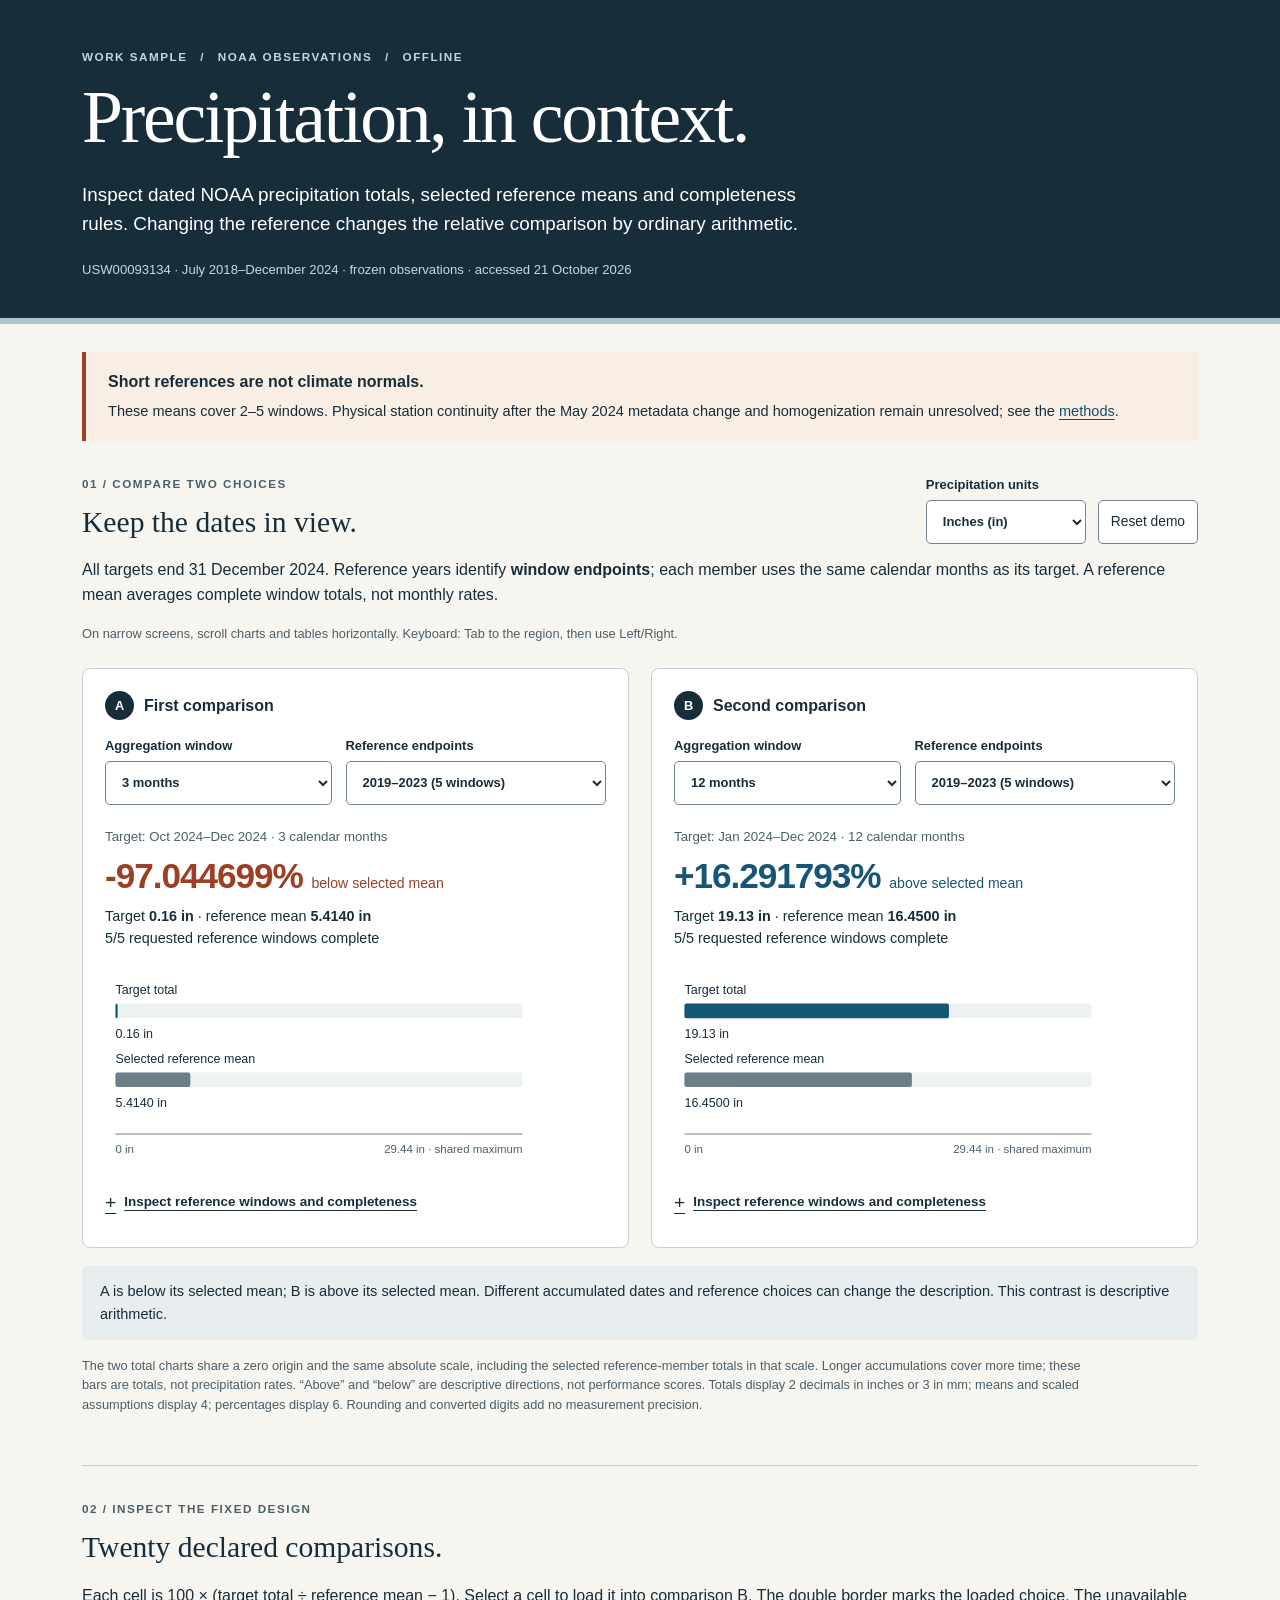
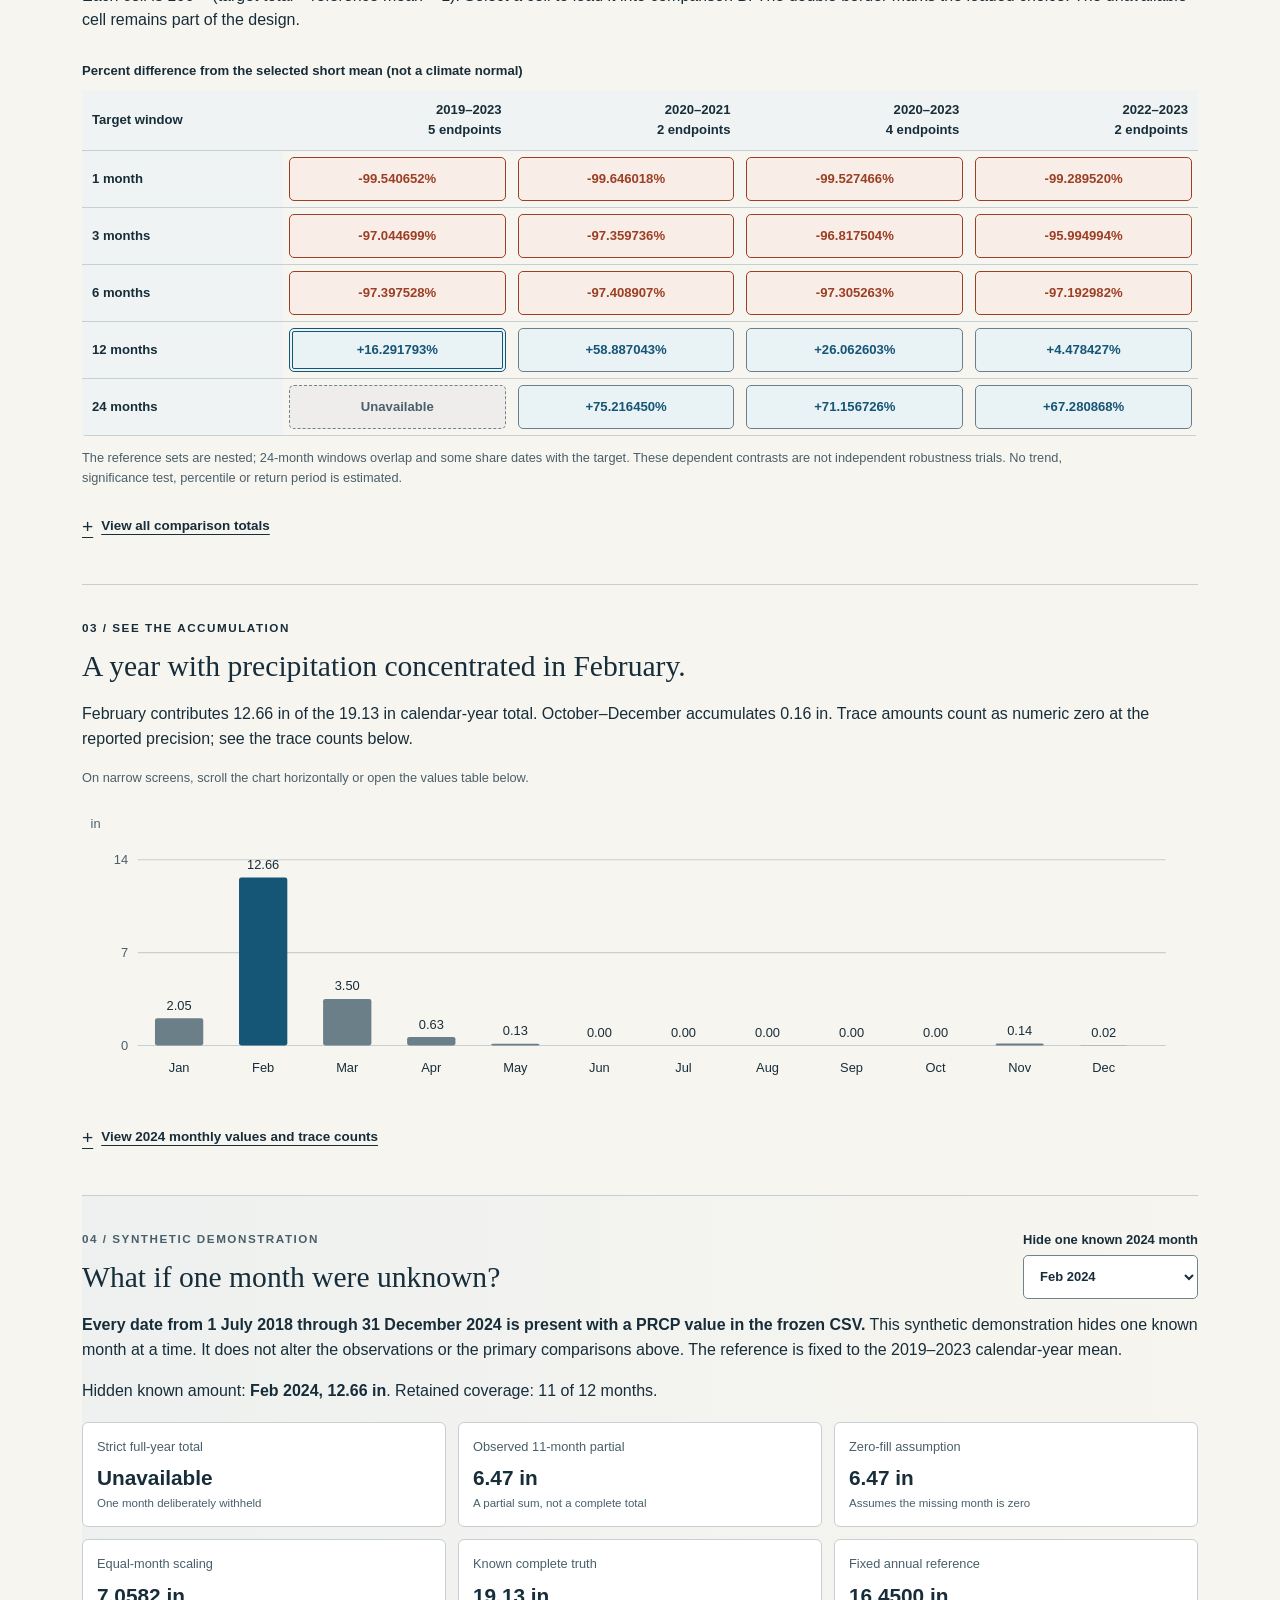
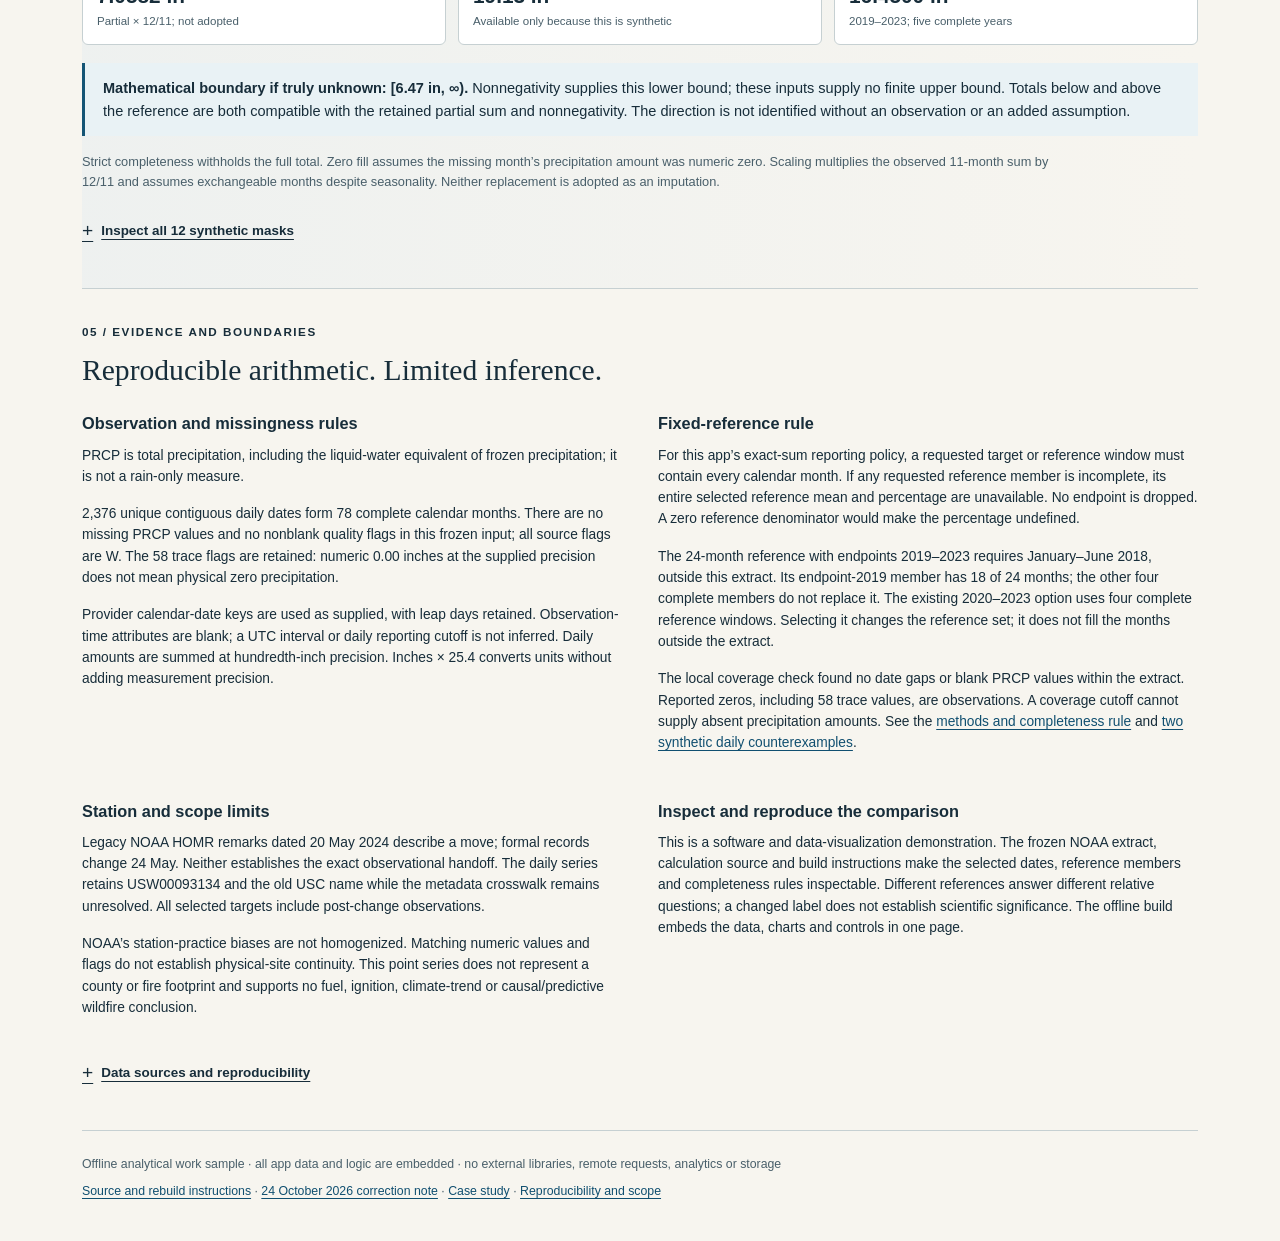
==== commit 169ecd41: "Correct precipitation terminology and comparison scope Describe the NOAA PRCP explorer as a reproduc" ====
--- a/work/rainfall/index.html
+++ b/work/rainfall/index.html
@@ -4,8 +4,8 @@
   <meta charset="utf-8">
   <meta name="viewport" content="width=device-width,initial-scale=1">
   <meta http-equiv="Content-Security-Policy" content="default-src 'none'; script-src 'unsafe-inline'; style-src 'unsafe-inline'; connect-src 'none'; base-uri 'none'; form-action 'none'">
-  <meta name="description" content="Offline work sample exploring how fixed rainfall windows and short selected references change descriptive comparisons.">
-  <title>Rainfall, in context · offline work sample</title>
+  <meta name="description" content="Reproducible NOAA precipitation explorer and data-quality work sample with dated totals, selected reference means and explicit completeness rules.">
+  <title>Precipitation, in context · offline work sample</title>
   <style>:root{color-scheme:light;--ink:#172d3a;--muted:#495f6a;--paper:#f7f5ef;--card:#fff;--line:#c6d0d2;--blue:#155575;--rust:#9c3f24;--pale:#e9f2f5;--warm:#f9eee4;--focus:#773399}
 *{box-sizing:border-box}body{margin:0;background:var(--paper);color:var(--ink);font:16px/1.55 -apple-system,BlinkMacSystemFont,"Segoe UI",sans-serif}a{color:#104f70;text-underline-offset:3px}a:hover{text-decoration-thickness:2px}button,select{font:inherit;color:inherit}button,select,summary{min-height:44px}button,select{border:1px solid #70848e;border-radius:5px;background:#fff;padding:9px 12px}button,summary{cursor:pointer}button:hover{background:#e8eff1}button:active{transform:translateY(1px)}:focus-visible{outline:3px solid var(--focus);outline-offset:4px}select{display:block;width:100%;margin-top:5px}.wrap{max-width:1180px;padding:0 32px;margin:auto}.masthead{background:var(--ink);color:#fff;padding:48px 0 38px;border-bottom:6px solid #afc5ca}.eyebrow{text-transform:uppercase;letter-spacing:.13em;font-weight:700;font-size:.73rem;margin:0 0 12px}.masthead .eyebrow{color:#bed8df}.masthead .eyebrow span{padding:0 8px}h1{font-family:Georgia,serif;font-weight:400;font-size:clamp(2.6rem,6vw,4.6rem);line-height:1.08;letter-spacing:-.03em;margin:12px 0 22px}.dek{font-size:1.18rem;max-width:730px;margin:0}.meta{font-size:.82rem;color:#c6d9df;margin:22px 0 0}h2{font-family:Georgia,serif;font-size:1.85rem;font-weight:400;line-height:1.2;margin:0 0 18px}h3{font-size:1.02rem;line-height:1.35;margin:0 0 16px}p{margin:0 0 16px}section{padding:34px 0;border-bottom:1px solid var(--line);scroll-margin-top:20px}.warning{background:var(--warm);border-left:4px solid var(--rust);padding:18px 22px;margin-top:28px}.warning p{margin:5px 0 0;font-size:.91rem}.section-head{display:flex;align-items:start;justify-content:space-between;gap:20px}.section-head .eyebrow{color:var(--muted)}.global-controls{display:flex;align-items:end;gap:12px}.global-controls label{min-width:160px}label{font-size:.81rem;font-weight:650;display:block}#reset{font-size:.86rem}.comparisons{display:grid;grid-template-columns:1fr 1fr;gap:22px;margin-top:24px}.comparison{background:#fff;border:1px solid var(--line);border-radius:8px;padding:22px;min-width:0}.comparison h3{display:flex;align-items:center;gap:10px;font-size:1rem}.letter{display:inline-grid;place-items:center;background:var(--ink);color:white;width:29px;height:29px;border-radius:50%;font-size:.8rem}.choices{display:grid;grid-template-columns:1fr 1.15fr;gap:14px;margin-bottom:22px}.result-window{font-size:.83rem;color:var(--muted);margin:0 0 8px}.result-number{font-size:2.2rem;font-weight:650;line-height:1.2;margin:0 0 7px;letter-spacing:-.03em}.result-number small{font-size:.88rem;letter-spacing:0;font-weight:500}.below{color:var(--rust)}.above{color:var(--blue)}.result-description{font-size:.9rem;min-height:3em}.unavailable{background:var(--warm);padding:12px;border-radius:4px;font-size:.87rem}.chart svg,.monthly-chart svg{display:block;width:100%;height:auto}.chart{margin:12px 0}.caption{font-size:.8rem;color:var(--muted);max-width:1000px;margin-top:12px}.note{margin-top:18px;padding:14px 18px;background:#e8eef0;border-radius:5px;font-size:.91rem}.table-wrap{overflow-x:auto;max-width:100%;border-radius:4px}table{border-collapse:collapse;font-size:.82rem;width:100%}th,td{border-bottom:1px solid var(--line);padding:10px;text-align:right;white-space:nowrap}th{color:var(--ink);font-weight:650;background:#eff3f3}th:first-child,td:first-child{text-align:left}caption{text-align:left;font-weight:650;margin:12px 0 8px}#matrix table{min-width:670px}#matrix th:first-child{width:18%}#matrix td{padding:6px}#matrix button{width:100%;font-variant-numeric:tabular-nums;font-weight:600;background:var(--pale);border-color:#8fa9b5}#matrix button.below{background:#f8eee7;border-color:#bf9889}#matrix button.na{background:#eeedeb;color:var(--muted);border-style:dashed}#matrix button[aria-pressed="true"]{box-shadow:inset 0 0 0 3px var(--ink)}details{margin-top:16px}summary{display:flex;align-items:center;gap:8px;font-size:.84rem;font-weight:600;text-decoration:underline;text-underline-offset:4px;padding:8px 0}summary:before{content:"+";font-weight:400;font-size:1.2rem;text-decoration:none}details[open]>summary:before{content:"−"}details[open]{padding-bottom:8px}.synthetic{background:linear-gradient(90deg,rgba(232,238,240,.6),transparent)}.mask-grid{display:grid;grid-template-columns:repeat(3,1fr);gap:12px;margin:18px 0}.mask-stat{border:1px solid var(--line);border-radius:6px;background:white;padding:14px}.mask-stat dt{font-size:.8rem;color:var(--muted)}.mask-stat dd{margin:6px 0 0;font-size:1.3rem;font-weight:600}.mask-stat small{font-size:.72rem;color:var(--muted);display:block}.boundary{padding:14px 18px;border-left:3px solid var(--blue);background:var(--pale);font-size:.91rem}.method-grid{display:grid;grid-template-columns:1fr 1fr;gap:24px 36px}.method-grid p,.sources{font-size:.86rem}.method-grid h3{margin:6px 0 10px}.sources{padding:12px 0}.sources li{margin-bottom:10px}.hash{overflow-wrap:anywhere;font-size:.74rem;color:var(--muted)}footer{padding-top:24px!important;padding-bottom:32px!important;color:var(--muted);font-size:.77rem}footer p{margin-bottom:8px}.sr-only{position:absolute;width:1px;height:1px;padding:0;margin:-1px;overflow:hidden;clip:rect(0,0,0,0);white-space:nowrap;border:0}.skip{position:absolute;left:16px;top:-80px;background:#fff;padding:12px;z-index:5}.skip:focus{top:12px}
 #matrix button{border-color:#6b7f89}#matrix button.below{border-color:#9c3f24}#matrix button.na{border-color:#70848e}
@@ -23,20 +23,20 @@
 <header class="masthead">
   <div class="wrap">
     <p class="eyebrow">Work sample <span aria-hidden="true">/</span> NOAA observations <span aria-hidden="true">/</span> Offline</p>
-    <h1>Rainfall, in context.</h1>
-    <p class="dek">One record can describe a dry quarter and a wet year. Explore how the window and the selected reference change the comparison.</p>
+    <h1>Precipitation, in context.</h1>
+    <p class="dek">Inspect dated NOAA precipitation totals, selected reference means and completeness rules. Changing the reference changes the relative comparison by ordinary arithmetic.</p>
     <p class="meta">USW00093134 · July 2018–December 2024 · frozen observations · accessed 21 October 2026</p>
   </div>
 </header>
 <main class="wrap">
   <aside class="warning" aria-labelledby="limits-title">
     <strong id="limits-title">Short references are not climate normals.</strong>
-    <p>These are selected means of 2–5 windows from one NOAA station identifier. Station continuity after the May 2024 metadata change and station homogenization remain unresolved. Every target includes post-change dates. No causal wildfire inference or prediction follows.</p>
+    <p>These means cover 2–5 windows. Physical station continuity after the May 2024 metadata change and homogenization remain unresolved; see the <a href="#methods-title">methods</a>.</p>
   </aside>
   <noscript><p class="warning">JavaScript is required for the controls and charts. Frozen results remain available in <a href="data/frozen-comparisons.csv">the comparison CSV</a> and the <a href="case-study.html#methods">methods and completeness rule</a>.</p></noscript>
   <section aria-labelledby="compare-title" id="controls">
     <div class="section-head"><div><p class="eyebrow">01 / Compare two choices</p><h2 id="compare-title">Keep the dates in view.</h2></div>
-      <div class="global-controls"><label for="units">Rainfall units<select id="units"><option value="in">Inches (in)</option><option value="mm">Millimetres (mm)</option></select></label><button id="reset" type="button">Reset demo</button></div></div>
+      <div class="global-controls"><label for="units">Precipitation units<select id="units"><option value="in">Inches (in)</option><option value="mm">Millimetres (mm)</option></select></label><button id="reset" type="button">Reset demo</button></div></div>
     <p>All targets end 31 December 2024. Reference years identify <strong>window endpoints</strong>; each member uses the same calendar months as its target. A reference mean averages complete window totals, not monthly rates.</p>
     <p class="caption">On narrow screens, scroll charts and tables horizontally. Keyboard: Tab to the region, then use Left/Right.</p>
     <div class="comparisons">
@@ -57,7 +57,7 @@
     </div>
     <p id="comparison-note" class="note"></p>
     <p id="announcement" role="status" aria-live="polite" aria-atomic="true" class="sr-only"></p>
-    <p class="caption">The two total charts share a zero origin and the same absolute scale, including the selected reference-member totals in that scale. Longer accumulations cover more time; these bars are totals, not rainfall rates. “Above” and “below” are descriptive directions, not performance scores. Totals display 2 decimals in inches or 3 in mm; means and scaled assumptions display 4; percentages display 6. Rounding and converted digits add no measurement precision.</p>
+    <p class="caption">The two total charts share a zero origin and the same absolute scale, including the selected reference-member totals in that scale. Longer accumulations cover more time; these bars are totals, not precipitation rates. “Above” and “below” are descriptive directions, not performance scores. Totals display 2 decimals in inches or 3 in mm; means and scaled assumptions display 4; percentages display 6. Rounding and converted digits add no measurement precision.</p>
   </section>
   <section aria-labelledby="grid-title">
     <div class="section-head"><div><p class="eyebrow">02 / Inspect the fixed design</p><h2 id="grid-title">Twenty declared comparisons.</h2></div></div>
@@ -67,24 +67,24 @@
     <details><summary>View all comparison totals</summary><div id="all-results" class="table-wrap" role="region" aria-label="All comparison totals; scroll horizontally if needed" tabindex="0"></div></details>
   </section>
   <section aria-labelledby="monthly-title">
-    <p class="eyebrow">03 / See the accumulation</p><h2 id="monthly-title">A year with rainfall concentrated in February.</h2>
-    <p id="monthly-intro"></p><p class="caption">On narrow screens, scroll the chart horizontally or open the values table below.</p><div id="monthly-chart" class="monthly-chart" role="region" aria-label="Monthly rainfall chart; scroll horizontally on narrow screens or use the data table" tabindex="0"></div>
+    <p class="eyebrow">03 / See the accumulation</p><h2 id="monthly-title">A year with precipitation concentrated in February.</h2>
+    <p id="monthly-intro"></p><p class="caption">On narrow screens, scroll the chart horizontally or open the values table below.</p><div id="monthly-chart" class="monthly-chart" role="region" aria-label="Monthly precipitation chart; scroll horizontally on narrow screens or use the data table" tabindex="0"></div>
     <details><summary>View 2024 monthly values and trace counts</summary><div id="monthly-table" class="table-wrap" role="region" aria-label="Monthly values and trace counts; scroll horizontally if needed" tabindex="0"></div></details>
   </section>
   <section aria-labelledby="missing-title" class="synthetic">
     <div class="section-head"><div><p class="eyebrow">04 / Synthetic demonstration</p><h2 id="missing-title">What if one month were unknown?</h2></div><label for="mask-month">Hide one known 2024 month<select id="mask-month"></select></label></div>
     <p><strong>Every date from 1 July 2018 through 31 December 2024 is present with a PRCP value in the frozen CSV.</strong> This synthetic demonstration hides one known month at a time. It does not alter the observations or the primary comparisons above. The reference is fixed to the 2019–2023 calendar-year mean.</p>
     <div id="mask-result"></div>
-    <p class="caption">Strict completeness withholds the full total. Zero fill assumes the missing month had zero rain. Scaling multiplies the observed 11-month sum by 12/11 and assumes exchangeable months despite seasonality. Neither replacement is adopted as an imputation.</p>
+    <p class="caption">Strict completeness withholds the full total. Zero fill assumes the missing month’s precipitation amount was numeric zero. Scaling multiplies the observed 11-month sum by 12/11 and assumes exchangeable months despite seasonality. Neither replacement is adopted as an imputation.</p>
     <details><summary>Inspect all 12 synthetic masks</summary><div id="masks-table" class="table-wrap" role="region" aria-label="Synthetic mask values; scroll horizontally if needed" tabindex="0"></div></details>
   </section>
   <section aria-labelledby="methods-title">
     <p class="eyebrow">05 / Evidence and boundaries</p><h2 id="methods-title">Reproducible arithmetic. Limited inference.</h2>
     <div class="method-grid">
-      <div><h3>Observation and missingness rules</h3><p>2,376 unique contiguous daily dates form 78 complete calendar months. There are no missing PRCP values and no nonblank quality flags in this frozen input; all source flags are W. The 58 trace flags are retained: numeric 0.00 inches at the supplied precision does not mean physical zero rainfall.</p><p>Provider calendar-date keys are used as supplied, with leap days retained. Observation-time attributes are blank; a UTC interval or daily reporting cutoff is not inferred. Daily amounts are summed at hundredth-inch precision. Inches × 25.4 converts units without adding measurement precision.</p></div>
-      <div><h3>Fixed-reference rule</h3><p>A requested target or reference window must contain every calendar month. If any requested reference member is incomplete, its entire selected reference mean and percentage are unavailable. No endpoint is dropped. A zero reference denominator would make the percentage undefined.</p><p>The 24-month reference with endpoints 2019–2023 requires January–June 2018, outside this extract. Its endpoint-2019 member has 18 of 24 months; the other four complete members do not replace it. The existing 2020–2023 option uses four complete reference windows. Selecting it changes the reference set; it does not fill the months outside the extract.</p><p>The local coverage check found no date gaps or blank PRCP values within the extract. Reported zeros, including 58 trace values, are observations. A coverage cutoff cannot supply absent rainfall amounts. See the <a href="case-study.html#methods">methods and completeness rule</a> and <a href="case-study.html#synthetic-masks">two synthetic daily counterexamples</a>.</p></div>
+      <div><h3>Observation and missingness rules</h3><p>PRCP is total precipitation, including the liquid-water equivalent of frozen precipitation; it is not a rain-only measure.</p><p>2,376 unique contiguous daily dates form 78 complete calendar months. There are no missing PRCP values and no nonblank quality flags in this frozen input; all source flags are W. The 58 trace flags are retained: numeric 0.00 inches at the supplied precision does not mean physical zero precipitation.</p><p>Provider calendar-date keys are used as supplied, with leap days retained. Observation-time attributes are blank; a UTC interval or daily reporting cutoff is not inferred. Daily amounts are summed at hundredth-inch precision. Inches × 25.4 converts units without adding measurement precision.</p></div>
+      <div><h3>Fixed-reference rule</h3><p>For this app’s exact-sum reporting policy, a requested target or reference window must contain every calendar month. If any requested reference member is incomplete, its entire selected reference mean and percentage are unavailable. No endpoint is dropped. A zero reference denominator would make the percentage undefined.</p><p>The 24-month reference with endpoints 2019–2023 requires January–June 2018, outside this extract. Its endpoint-2019 member has 18 of 24 months; the other four complete members do not replace it. The existing 2020–2023 option uses four complete reference windows. Selecting it changes the reference set; it does not fill the months outside the extract.</p><p>The local coverage check found no date gaps or blank PRCP values within the extract. Reported zeros, including 58 trace values, are observations. A coverage cutoff cannot supply absent precipitation amounts. See the <a href="case-study.html#methods">methods and completeness rule</a> and <a href="case-study.html#synthetic-masks">two synthetic daily counterexamples</a>.</p></div>
       <div><h3>Station and scope limits</h3><p>Legacy NOAA HOMR remarks dated 20 May 2024 describe a move; formal records change 24 May. Neither establishes the exact observational handoff. The daily series retains USW00093134 and the old USC name while the metadata crosswalk remains unresolved. All selected targets include post-change observations.</p><p>NOAA’s station-practice biases are not homogenized. Matching numeric values and flags do not establish physical-site continuity. This point series does not represent a county or fire footprint and supports no fuel, ignition, climate-trend or causal/predictive wildfire conclusion.</p></div>
-      <div><h3>Inspect and reproduce the comparison</h3><p>The frozen NOAA extract, calculation source and build instructions make the selected dates, reference members and completeness rules inspectable. The offline build embeds the data, charts and controls in one page.</p></div>
+      <div><h3>Inspect and reproduce the comparison</h3><p>This is a software and data-visualization demonstration. The frozen NOAA extract, calculation source and build instructions make the selected dates, reference members and completeness rules inspectable. Different references answer different relative questions; a changed label does not establish scientific significance. The offline build embeds the data, charts and controls in one page.</p></div>
     </div>
     <details><summary>Data sources and reproducibility</summary>
       <div class="sources"><p><strong>This explorer uses a frozen NOAA-only snapshot accessed 21 October 2026.</strong> The app and portable build use local data. GHCN-Daily Version 3 identifies the cited collection; the accompanying hashes identify this snapshot.</p>
@@ -99,7 +99,7 @@
     </details>
   </section>
 </main>
-<footer class="wrap"><p>Offline analytical work sample · all app data and logic are embedded · no external libraries, remote requests, analytics or storage</p><p><a href="README.txt">Source and rebuild instructions</a> · <a href="case-study.html">Case study</a> · <a href="case-study.html#validation">Reproducibility and scope</a></p></footer>
+<footer class="wrap"><p>Offline analytical work sample · all app data and logic are embedded · no external libraries, remote requests, analytics or storage</p><p><a href="README.txt">Source and rebuild instructions</a> · <a href="CORRECTIONS_2026-10-24.txt">24 October 2026 correction note</a> · <a href="case-study.html">Case study</a> · <a href="case-study.html#validation">Reproducibility and scope</a></p></footer>
 <script id="frozen-data" type="application/json">{"monthly":[{"source":"NOAA","month":"2018-07","inches":"0.00","trace_count":0,"days":31,"mm":"0.000"},{"source":"NOAA","month":"2018-08","inches":"0.00","trace_count":0,"days":31,"mm":"0.000"},{"source":"NOAA","month":"2018-09","inches":"0.00","trace_count":0,"days":30,"mm":"0.000"},{"source":"NOAA","month":"2018-10","inches":"0.57","trace_count":1,"days":31,"mm":"14.478"},{"source":"NOAA","month":"2018-11","inches":"1.58","trace_count":0,"days":30,"mm":"40.132"},{"source":"NOAA","month":"2018-12","inches":"2.11","trace_count":1,"days":31,"mm":"53.594"},{"source":"NOAA","month":"2019-01","inches":"5.95","trace_count":1,"days":31,"mm":"151.130"},{"source":"NOAA","month":"2019-02","inches":"5.59","trace_count":2,"days":28,"mm":"141.986"},{"source":"NOAA","month":"2019-03","inches":"2.19","trace_count":2,"days":31,"mm":"55.626"},{"source":"NOAA","month":"2019-04","inches":"0.02","trace_count":0,"days":30,"mm":"0.508"},{"source":"NOAA","month":"2019-05","inches":"0.81","trace_count":3,"days":31,"mm":"20.574"},{"source":"NOAA","month":"2019-06","inches":"0.00","trace_count":1,"days":30,"mm":"0.000"},{"source":"NOAA","month":"2019-07","inches":"0.00","trace_count":1,"days":31,"mm":"0.000"},{"source":"NOAA","month":"2019-08","inches":"0.00","trace_count":0,"days":31,"mm":"0.000"},{"source":"NOAA","month":"2019-09","inches":"0.03","trace_count":1,"days":30,"mm":"0.762"},{"source":"NOAA","month":"2019-10","inches":"0.00","trace_count":0,"days":31,"mm":"0.000"},{"source":"NOAA","month":"2019-11","inches":"2.12","trace_count":2,"days":30,"mm":"53.848"},{"source":"NOAA","month":"2019-12","inches":"4.84","trace_count":2,"days":31,"mm":"122.936"},{"source":"NOAA","month":"2020-01","inches":"0.32","trace_count":1,"days":31,"mm":"8.128"},{"source":"NOAA","month":"2020-02","inches":"0.04","trace_count":1,"days":29,"mm":"1.016"},{"source":"NOAA","month":"2020-03","inches":"4.34","trace_count":5,"days":31,"mm":"110.236"},{"source":"NOAA","month":"2020-04","inches":"3.02","trace_count":0,"days":30,"mm":"76.708"},{"source":"NOAA","month":"2020-05","inches":"0.14","trace_count":0,"days":31,"mm":"3.556"},{"source":"NOAA","month":"2020-06","inches":"0.00","trace_count":0,"days":30,"mm":"0.000"},{"source":"NOAA","month":"2020-07","inches":"0.00","trace_count":0,"days":31,"mm":"0.000"},{"source":"NOAA","month":"2020-08","inches":"0.00","trace_count":0,"days":31,"mm":"0.000"},{"source":"NOAA","month":"2020-09","inches":"0.00","trace_count":0,"days":30,"mm":"0.000"},{"source":"NOAA","month":"2020-10","inches":"0.00","trace_count":0,"days":31,"mm":"0.000"},{"source":"NOAA","month":"2020-11","inches":"0.11","trace_count":0,"days":30,"mm":"2.794"},{"source":"NOAA","month":"2020-12","inches":"1.84","trace_count":0,"days":31,"mm":"46.736"},{"source":"NOAA","month":"2021-01","inches":"2.44","trace_count":0,"days":31,"mm":"61.976"},{"source":"NOAA","month":"2021-02","inches":"0.00","trace_count":2,"days":28,"mm":"0.000"},{"source":"NOAA","month":"2021-03","inches":"1.41","trace_count":1,"days":31,"mm":"35.814"},{"source":"NOAA","month":"2021-04","inches":"0.00","trace_count":0,"days":30,"mm":"0.000"},{"source":"NOAA","month":"2021-05","inches":"0.00","trace_count":0,"days":31,"mm":"0.000"},{"source":"NOAA","month":"2021-06","inches":"0.02","trace_count":0,"days":30,"mm":"0.508"},{"source":"NOAA","month":"2021-07","inches":"0.22","trace_count":0,"days":31,"mm":"5.588"},{"source":"NOAA","month":"2021-08","inches":"0.00","trace_count":2,"days":31,"mm":"0.000"},{"source":"NOAA","month":"2021-09","inches":"0.01","trace_count":0,"days":30,"mm":"0.254"},{"source":"NOAA","month":"2021-10","inches":"0.71","trace_count":0,"days":31,"mm":"18.034"},{"source":"NOAA","month":"2021-11","inches":"0.00","trace_count":0,"days":30,"mm":"0.000"},{"source":"NOAA","month":"2021-12","inches":"9.46","trace_count":0,"days":31,"mm":"240.284"},{"source":"NOAA","month":"2022-01","inches":"0.19","trace_count":1,"days":31,"mm":"4.826"},{"source":"NOAA","month":"2022-02","inches":"0.06","trace_count":1,"days":28,"mm":"1.524"},{"source":"NOAA","month":"2022-03","inches":"1.41","trace_count":1,"days":31,"mm":"35.814"},{"source":"NOAA","month":"2022-04","inches":"0.33","trace_count":0,"days":30,"mm":"8.382"},{"source":"NOAA","month":"2022-05","inches":"0.00","trace_count":0,"days":31,"mm":"0.000"},{"source":"NOAA","month":"2022-06","inches":"0.01","trace_count":0,"days":30,"mm":"0.254"},{"source":"NOAA","month":"2022-07","inches":"0.00","trace_count":0,"days":31,"mm":"0.000"},{"source":"NOAA","month":"2022-08","inches":"0.00","trace_count":0,"days":31,"mm":"0.000"},{"source":"NOAA","month":"2022-09","inches":"0.37","trace_count":1,"days":30,"mm":"9.398"},{"source":"NOAA","month":"2022-10","inches":"0.02","trace_count":1,"days":31,"mm":"0.508"},{"source":"NOAA","month":"2022-11","inches":"1.98","trace_count":2,"days":30,"mm":"50.292"},{"source":"NOAA","month":"2022-12","inches":"2.81","trace_count":3,"days":31,"mm":"71.374"},{"source":"NOAA","month":"2023-01","inches":"8.95","trace_count":1,"days":31,"mm":"227.330"},{"source":"NOAA","month":"2023-02","inches":"5.95","trace_count":1,"days":28,"mm":"151.130"},{"source":"NOAA","month":"2023-03","inches":"7.71","trace_count":1,"days":31,"mm":"195.834"},{"source":"NOAA","month":"2023-04","inches":"0.06","trace_count":1,"days":30,"mm":"1.524"},{"source":"NOAA","month":"2023-05","inches":"0.55","trace_count":0,"days":31,"mm":"13.970"},{"source":"NOAA","month":"2023-06","inches":"0.00","trace_count":3,"days":30,"mm":"0.000"},{"source":"NOAA","month":"2023-07","inches":"0.00","trace_count":0,"days":31,"mm":"0.000"},{"source":"NOAA","month":"2023-08","inches":"2.99","trace_count":3,"days":31,"mm":"75.946"},{"source":"NOAA","month":"2023-09","inches":"0.05","trace_count":3,"days":30,"mm":"1.270"},{"source":"NOAA","month":"2023-10","inches":"0.00","trace_count":1,"days":31,"mm":"0.000"},{"source":"NOAA","month":"2023-11","inches":"0.36","trace_count":2,"days":30,"mm":"9.144"},{"source":"NOAA","month":"2023-12","inches":"2.82","trace_count":0,"days":31,"mm":"71.628"},{"source":"NOAA","month":"2024-01","inches":"2.05","trace_count":1,"days":31,"mm":"52.070"},{"source":"NOAA","month":"2024-02","inches":"12.66","trace_count":0,"days":29,"mm":"321.564"},{"source":"NOAA","month":"2024-03","inches":"3.50","trace_count":1,"days":31,"mm":"88.900"},{"source":"NOAA","month":"2024-04","inches":"0.63","trace_count":0,"days":30,"mm":"16.002"},{"source":"NOAA","month":"2024-05","inches":"0.13","trace_count":1,"days":31,"mm":"3.302"},{"source":"NOAA","month":"2024-06","inches":"0.00","trace_count":0,"days":30,"mm":"0.000"},{"source":"NOAA","month":"2024-07","inches":"0.00","trace_count":0,"days":31,"mm":"0.000"},{"source":"NOAA","month":"2024-08","inches":"0.00","trace_count":0,"days":31,"mm":"0.000"},{"source":"NOAA","month":"2024-09","inches":"0.00","trace_count":0,"days":30,"mm":"0.000"},{"source":"NOAA","month":"2024-10","inches":"0.00","trace_count":0,"days":31,"mm":"0.000"},{"source":"NOAA","month":"2024-11","inches":"0.14","trace_count":0,"days":30,"mm":"3.556"},{"source":"NOAA","month":"2024-12","inches":"0.02","trace_count":0,"days":31,"mm":"0.508"}],"comparisons":[{"source":"NOAA","window_months":1,"baseline":"2019–2023","baseline_end_years":[2019,2020,2021,2022,2023],"baseline_n_requested":5,"baseline_n_complete":5,"eligible":true,"target_start":"2024-12","target_end":"2024-12","target_in":"0.02","target_mm":"0.508","reference_mean_in":"4.354","difference_in":"-4.334","percent_difference":"-99.54065227377124483233807993","direction":"below","missing_reference_members":[],"target_missing_months":[],"members":[{"end_year":2019,"start":"2019-12","end":"2019-12","expected_months":1,"observed_months":1,"missing_months":[],"total_in":"4.84","partial_sum_in":"4.84","trace_count":2},{"end_year":2020,"start":"2020-12","end":"2020-12","expected_months":1,"observed_months":1,"missing_months":[],"total_in":"1.84","partial_sum_in":"1.84","trace_count":0},{"end_year":2021,"start":"2021-12","end":"2021-12","expected_months":1,"observed_months":1,"missing_months":[],"total_in":"9.46","partial_sum_in":"9.46","trace_count":0},{"end_year":2022,"start":"2022-12","end":"2022-12","expected_months":1,"observed_months":1,"missing_months":[],"total_in":"2.81","partial_sum_in":"2.81","trace_count":3},{"end_year":2023,"start":"2023-12","end":"2023-12","expected_months":1,"observed_months":1,"missing_months":[],"total_in":"2.82","partial_sum_in":"2.82","trace_count":0}]},{"source":"NOAA","window_months":1,"baseline":"2020–2021","baseline_end_years":[2020,2021],"baseline_n_requested":2,"baseline_n_complete":2,"eligible":true,"target_start":"2024-12","target_end":"2024-12","target_in":"0.02","target_mm":"0.508","reference_mean_in":"5.65","difference_in":"-5.63","percent_difference":"-99.64601769911504424778761062","direction":"below","missing_reference_members":[],"target_missing_months":[],"members":[{"end_year":2020,"start":"2020-12","end":"2020-12","expected_months":1,"observed_months":1,"missing_months":[],"total_in":"1.84","partial_sum_in":"1.84","trace_count":0},{"end_year":2021,"start":"2021-12","end":"2021-12","expected_months":1,"observed_months":1,"missing_months":[],"total_in":"9.46","partial_sum_in":"9.46","trace_count":0}]},{"source":"NOAA","window_months":1,"baseline":"2020–2023","baseline_end_years":[2020,2021,2022,2023],"baseline_n_requested":4,"baseline_n_complete":4,"eligible":true,"target_start":"2024-12","target_end":"2024-12","target_in":"0.02","target_mm":"0.508","reference_mean_in":"4.2325","difference_in":"-4.2125","percent_difference":"-99.52746603662138216184288246","direction":"below","missing_reference_members":[],"target_missing_months":[],"members":[{"end_year":2020,"start":"2020-12","end":"2020-12","expected_months":1,"observed_months":1,"missing_months":[],"total_in":"1.84","partial_sum_in":"1.84","trace_count":0},{"end_year":2021,"start":"2021-12","end":"2021-12","expected_months":1,"observed_months":1,"missing_months":[],"total_in":"9.46","partial_sum_in":"9.46","trace_count":0},{"end_year":2022,"start":"2022-12","end":"2022-12","expected_months":1,"observed_months":1,"missing_months":[],"total_in":"2.81","partial_sum_in":"2.81","trace_count":3},{"end_year":2023,"start":"2023-12","end":"2023-12","expected_months":1,"observed_months":1,"missing_months":[],"total_in":"2.82","partial_sum_in":"2.82","trace_count":0}]},{"source":"NOAA","window_months":1,"baseline":"2022–2023","baseline_end_years":[2022,2023],"baseline_n_requested":2,"baseline_n_complete":2,"eligible":true,"target_start":"2024-12","target_end":"2024-12","target_in":"0.02","target_mm":"0.508","reference_mean_in":"2.815","difference_in":"-2.795","percent_difference":"-99.28952042628774422735346359","direction":"below","missing_reference_members":[],"target_missing_months":[],"members":[{"end_year":2022,"start":"2022-12","end":"2022-12","expected_months":1,"observed_months":1,"missing_months":[],"total_in":"2.81","partial_sum_in":"2.81","trace_count":3},{"end_year":2023,"start":"2023-12","end":"2023-12","expected_months":1,"observed_months":1,"missing_months":[],"total_in":"2.82","partial_sum_in":"2.82","trace_count":0}]},{"source":"NOAA","window_months":3,"baseline":"2019–2023","baseline_end_years":[2019,2020,2021,2022,2023],"baseline_n_requested":5,"baseline_n_complete":5,"eligible":true,"target_start":"2024-10","target_end":"2024-12","target_in":"0.16","target_mm":"4.064","reference_mean_in":"5.414","difference_in":"-5.254","percent_difference":"-97.04469892870336165496859993","direction":"below","missing_reference_members":[],"target_missing_months":[],"members":[{"end_year":2019,"start":"2019-10","end":"2019-12","expected_months":3,"observed_months":3,"missing_months":[],"total_in":"6.96","partial_sum_in":"6.96","trace_count":4},{"end_year":2020,"start":"2020-10","end":"2020-12","expected_months":3,"observed_months":3,"missing_months":[],"total_in":"1.95","partial_sum_in":"1.95","trace_count":0},{"end_year":2021,"start":"2021-10","end":"2021-12","expected_months":3,"observed_months":3,"missing_months":[],"total_in":"10.17","partial_sum_in":"10.17","trace_count":0},{"end_year":2022,"start":"2022-10","end":"2022-12","expected_months":3,"observed_months":3,"missing_months":[],"total_in":"4.81","partial_sum_in":"4.81","trace_count":6},{"end_year":2023,"start":"2023-10","end":"2023-12","expected_months":3,"observed_months":3,"missing_months":[],"total_in":"3.18","partial_sum_in":"3.18","trace_count":3}]},{"source":"NOAA","window_months":3,"baseline":"2020–2021","baseline_end_years":[2020,2021],"baseline_n_requested":2,"baseline_n_complete":2,"eligible":true,"target_start":"2024-10","target_end":"2024-12","target_in":"0.16","target_mm":"4.064","reference_mean_in":"6.06","difference_in":"-5.90","percent_difference":"-97.35973597359735973597359736","direction":"below","missing_reference_members":[],"target_missing_months":[],"members":[{"end_year":2020,"start":"2020-10","end":"2020-12","expected_months":3,"observed_months":3,"missing_months":[],"total_in":"1.95","partial_sum_in":"1.95","trace_count":0},{"end_year":2021,"start":"2021-10","end":"2021-12","expected_months":3,"observed_months":3,"missing_months":[],"total_in":"10.17","partial_sum_in":"10.17","trace_count":0}]},{"source":"NOAA","window_months":3,"baseline":"2020–2023","baseline_end_years":[2020,2021,2022,2023],"baseline_n_requested":4,"baseline_n_complete":4,"eligible":true,"target_start":"2024-10","target_end":"2024-12","target_in":"0.16","target_mm":"4.064","reference_mean_in":"5.0275","difference_in":"-4.8675","percent_difference":"-96.81750372948781700646444555","direction":"below","missing_reference_members":[],"target_missing_months":[],"members":[{"end_year":2020,"start":"2020-10","end":"2020-12","expected_months":3,"observed_months":3,"missing_months":[],"total_in":"1.95","partial_sum_in":"1.95","trace_count":0},{"end_year":2021,"start":"2021-10","end":"2021-12","expected_months":3,"observed_months":3,"missing_months":[],"total_in":"10.17","partial_sum_in":"10.17","trace_count":0},{"end_year":2022,"start":"2022-10","end":"2022-12","expected_months":3,"observed_months":3,"missing_months":[],"total_in":"4.81","partial_sum_in":"4.81","trace_count":6},{"end_year":2023,"start":"2023-10","end":"2023-12","expected_months":3,"observed_months":3,"missing_months":[],"total_in":"3.18","partial_sum_in":"3.18","trace_count":3}]},{"source":"NOAA","window_months":3,"baseline":"2022–2023","baseline_end_years":[2022,2023],"baseline_n_requested":2,"baseline_n_complete":2,"eligible":true,"target_start":"2024-10","target_end":"2024-12","target_in":"0.16","target_mm":"4.064","reference_mean_in":"3.995","difference_in":"-3.835","percent_difference":"-95.99499374217772215269086358","direction":"below","missing_reference_members":[],"target_missing_months":[],"members":[{"end_year":2022,"start":"2022-10","end":"2022-12","expected_months":3,"observed_months":3,"missing_months":[],"total_in":"4.81","partial_sum_in":"4.81","trace_count":6},{"end_year":2023,"start":"2023-10","end":"2023-12","expected_months":3,"observed_months":3,"missing_months":[],"total_in":"3.18","partial_sum_in":"3.18","trace_count":3}]},{"source":"NOAA","window_months":6,"baseline":"2019–2023","baseline_end_years":[2019,2020,2021,2022,2023],"baseline_n_requested":5,"baseline_n_complete":5,"eligible":true,"target_start":"2024-07","target_end":"2024-12","target_in":"0.16","target_mm":"4.064","reference_mean_in":"6.148","difference_in":"-5.988","percent_difference":"-97.39752765126870527000650618","direction":"below","missing_reference_members":[],"target_missing_months":[],"members":[{"end_year":2019,"start":"2019-07","end":"2019-12","expected_months":6,"observed_months":6,"missing_months":[],"total_in":"6.99","partial_sum_in":"6.99","trace_count":6},{"end_year":2020,"start":"2020-07","end":"2020-12","expected_months":6,"observed_months":6,"missing_months":[],"total_in":"1.95","partial_sum_in":"1.95","trace_count":0},{"end_year":2021,"start":"2021-07","end":"2021-12","expected_months":6,"observed_months":6,"missing_months":[],"total_in":"10.40","partial_sum_in":"10.40","trace_count":2},{"end_year":2022,"start":"2022-07","end":"2022-12","expected_months":6,"observed_months":6,"missing_months":[],"total_in":"5.18","partial_sum_in":"5.18","trace_count":7},{"end_year":2023,"start":"2023-07","end":"2023-12","expected_months":6,"observed_months":6,"missing_months":[],"total_in":"6.22","partial_sum_in":"6.22","trace_count":9}]},{"source":"NOAA","window_months":6,"baseline":"2020–2021","baseline_end_years":[2020,2021],"baseline_n_requested":2,"baseline_n_complete":2,"eligible":true,"target_start":"2024-07","target_end":"2024-12","target_in":"0.16","target_mm":"4.064","reference_mean_in":"6.175","difference_in":"-6.015","percent_difference":"-97.40890688259109311740890688","direction":"below","missing_reference_members":[],"target_missing_months":[],"members":[{"end_year":2020,"start":"2020-07","end":"2020-12","expected_months":6,"observed_months":6,"missing_months":[],"total_in":"1.95","partial_sum_in":"1.95","trace_count":0},{"end_year":2021,"start":"2021-07","end":"2021-12","expected_months":6,"observed_months":6,"missing_months":[],"total_in":"10.40","partial_sum_in":"10.40","trace_count":2}]},{"source":"NOAA","window_months":6,"baseline":"2020–2023","baseline_end_years":[2020,2021,2022,2023],"baseline_n_requested":4,"baseline_n_complete":4,"eligible":true,"target_start":"2024-07","target_end":"2024-12","target_in":"0.16","target_mm":"4.064","reference_mean_in":"5.9375","difference_in":"-5.7775","percent_difference":"-97.30526315789473684210526316","direction":"below","missing_reference_members":[],"target_missing_months":[],"members":[{"end_year":2020,"start":"2020-07","end":"2020-12","expected_months":6,"observed_months":6,"missing_months":[],"total_in":"1.95","partial_sum_in":"1.95","trace_count":0},{"end_year":2021,"start":"2021-07","end":"2021-12","expected_months":6,"observed_months":6,"missing_months":[],"total_in":"10.40","partial_sum_in":"10.40","trace_count":2},{"end_year":2022,"start":"2022-07","end":"2022-12","expected_months":6,"observed_months":6,"missing_months":[],"total_in":"5.18","partial_sum_in":"5.18","trace_count":7},{"end_year":2023,"start":"2023-07","end":"2023-12","expected_months":6,"observed_months":6,"missing_months":[],"total_in":"6.22","partial_sum_in":"6.22","trace_count":9}]},{"source":"NOAA","window_months":6,"baseline":"2022–2023","baseline_end_years":[2022,2023],"baseline_n_requested":2,"baseline_n_complete":2,"eligible":true,"target_start":"2024-07","target_end":"2024-12","target_in":"0.16","target_mm":"4.064","reference_mean_in":"5.70","difference_in":"-5.54","percent_difference":"-97.19298245614035087719298246","direction":"below","missing_reference_members":[],"target_missing_months":[],"members":[{"end_year":2022,"start":"2022-07","end":"2022-12","expected_months":6,"observed_months":6,"missing_months":[],"total_in":"5.18","partial_sum_in":"5.18","trace_count":7},{"end_year":2023,"start":"2023-07","end":"2023-12","expected_months":6,"observed_months":6,"missing_months":[],"total_in":"6.22","partial_sum_in":"6.22","trace_count":9}]},{"source":"NOAA","window_months":12,"baseline":"2019–2023","baseline_end_years":[2019,2020,2021,2022,2023],"baseline_n_requested":5,"baseline_n_complete":5,"eligible":true,"target_start":"2024-01","target_end":"2024-12","target_in":"19.13","target_mm":"485.902","reference_mean_in":"16.45","difference_in":"2.68","percent_difference":"16.29179331306990881458966570","direction":"above","missing_reference_members":[],"target_missing_months":[],"members":[{"end_year":2019,"start":"2019-01","end":"2019-12","expected_months":12,"observed_months":12,"missing_months":[],"total_in":"21.55","partial_sum_in":"21.55","trace_count":15},{"end_year":2020,"start":"2020-01","end":"2020-12","expected_months":12,"observed_months":12,"missing_months":[],"total_in":"9.81","partial_sum_in":"9.81","trace_count":7},{"end_year":2021,"start":"2021-01","end":"2021-12","expected_months":12,"observed_months":12,"missing_months":[],"total_in":"14.27","partial_sum_in":"14.27","trace_count":5},{"end_year":2022,"start":"2022-01","end":"2022-12","expected_months":12,"observed_months":12,"missing_months":[],"total_in":"7.18","partial_sum_in":"7.18","trace_count":10},{"end_year":2023,"start":"2023-01","end":"2023-12","expected_months":12,"observed_months":12,"missing_months":[],"total_in":"29.44","partial_sum_in":"29.44","trace_count":16}]},{"source":"NOAA","window_months":12,"baseline":"2020–2021","baseline_end_years":[2020,2021],"baseline_n_requested":2,"baseline_n_complete":2,"eligible":true,"target_start":"2024-01","target_end":"2024-12","target_in":"19.13","target_mm":"485.902","reference_mean_in":"12.04","difference_in":"7.09","percent_difference":"58.88704318936877076411960130","direction":"above","missing_reference_members":[],"target_missing_months":[],"members":[{"end_year":2020,"start":"2020-01","end":"2020-12","expected_months":12,"observed_months":12,"missing_months":[],"total_in":"9.81","partial_sum_in":"9.81","trace_count":7},{"end_year":2021,"start":"2021-01","end":"2021-12","expected_months":12,"observed_months":12,"missing_months":[],"total_in":"14.27","partial_sum_in":"14.27","trace_count":5}]},{"source":"NOAA","window_months":12,"baseline":"2020–2023","baseline_end_years":[2020,2021,2022,2023],"baseline_n_requested":4,"baseline_n_complete":4,"eligible":true,"target_start":"2024-01","target_end":"2024-12","target_in":"19.13","target_mm":"485.902","reference_mean_in":"15.175","difference_in":"3.955","percent_difference":"26.06260296540362438220757830","direction":"above","missing_reference_members":[],"target_missing_months":[],"members":[{"end_year":2020,"start":"2020-01","end":"2020-12","expected_months":12,"observed_months":12,"missing_months":[],"total_in":"9.81","partial_sum_in":"9.81","trace_count":7},{"end_year":2021,"start":"2021-01","end":"2021-12","expected_months":12,"observed_months":12,"missing_months":[],"total_in":"14.27","partial_sum_in":"14.27","trace_count":5},{"end_year":2022,"start":"2022-01","end":"2022-12","expected_months":12,"observed_months":12,"missing_months":[],"total_in":"7.18","partial_sum_in":"7.18","trace_count":10},{"end_year":2023,"start":"2023-01","end":"2023-12","expected_months":12,"observed_months":12,"missing_months":[],"total_in":"29.44","partial_sum_in":"29.44","trace_count":16}]},{"source":"NOAA","window_months":12,"baseline":"2022–2023","baseline_end_years":[2022,2023],"baseline_n_requested":2,"baseline_n_complete":2,"eligible":true,"target_start":"2024-01","target_end":"2024-12","target_in":"19.13","target_mm":"485.902","reference_mean_in":"18.31","difference_in":"0.82","percent_difference":"4.478427089022392135445112000","direction":"above","missing_reference_members":[],"target_missing_months":[],"members":[{"end_year":2022,"start":"2022-01","end":"2022-12","expected_months":12,"observed_months":12,"missing_months":[],"total_in":"7.18","partial_sum_in":"7.18","trace_count":10},{"end_year":2023,"start":"2023-01","end":"2023-12","expected_months":12,"observed_months":12,"missing_months":[],"total_in":"29.44","partial_sum_in":"29.44","trace_count":16}]},{"source":"NOAA","window_months":24,"baseline":"2019–2023","baseline_end_years":[2019,2020,2021,2022,2023],"baseline_n_requested":5,"baseline_n_complete":4,"eligible":false,"target_start":"2023-01","target_end":"2024-12","target_in":"48.57","target_mm":"1233.678","reference_mean_in":null,"difference_in":null,"percent_difference":null,"direction":null,"missing_reference_members":[{"end_year":2019,"months":["2018-01","2018-02","2018-03","2018-04","2018-05","2018-06"]}],"target_missing_months":[],"members":[{"end_year":2019,"start":"2018-01","end":"2019-12","expected_months":24,"observed_months":18,"missing_months":["2018-01","2018-02","2018-03","2018-04","2018-05","2018-06"],"total_in":null,"partial_sum_in":"25.81","trace_count":17},{"end_year":2020,"start":"2019-01","end":"2020-12","expected_months":24,"observed_months":24,"missing_months":[],"total_in":"31.36","partial_sum_in":"31.36","trace_count":22},{"end_year":2021,"start":"2020-01","end":"2021-12","expected_months":24,"observed_months":24,"missing_months":[],"total_in":"24.08","partial_sum_in":"24.08","trace_count":12},{"end_year":2022,"start":"2021-01","end":"2022-12","expected_months":24,"observed_months":24,"missing_months":[],"total_in":"21.45","partial_sum_in":"21.45","trace_count":15},{"end_year":2023,"start":"2022-01","end":"2023-12","expected_months":24,"observed_months":24,"missing_months":[],"total_in":"36.62","partial_sum_in":"36.62","trace_count":26}]},{"source":"NOAA","window_months":24,"baseline":"2020–2021","baseline_end_years":[2020,2021],"baseline_n_requested":2,"baseline_n_complete":2,"eligible":true,"target_start":"2023-01","target_end":"2024-12","target_in":"48.57","target_mm":"1233.678","reference_mean_in":"27.72","difference_in":"20.85","percent_difference":"75.21645021645021645021645020","direction":"above","missing_reference_members":[],"target_missing_months":[],"members":[{"end_year":2020,"start":"2019-01","end":"2020-12","expected_months":24,"observed_months":24,"missing_months":[],"total_in":"31.36","partial_sum_in":"31.36","trace_count":22},{"end_year":2021,"start":"2020-01","end":"2021-12","expected_months":24,"observed_months":24,"missing_months":[],"total_in":"24.08","partial_sum_in":"24.08","trace_count":12}]},{"source":"NOAA","window_months":24,"baseline":"2020–2023","baseline_end_years":[2020,2021,2022,2023],"baseline_n_requested":4,"baseline_n_complete":4,"eligible":true,"target_start":"2023-01","target_end":"2024-12","target_in":"48.57","target_mm":"1233.678","reference_mean_in":"28.3775","difference_in":"20.1925","percent_difference":"71.15672627962294071006959740","direction":"above","missing_reference_members":[],"target_missing_months":[],"members":[{"end_year":2020,"start":"2019-01","end":"2020-12","expected_months":24,"observed_months":24,"missing_months":[],"total_in":"31.36","partial_sum_in":"31.36","trace_count":22},{"end_year":2021,"start":"2020-01","end":"2021-12","expected_months":24,"observed_months":24,"missing_months":[],"total_in":"24.08","partial_sum_in":"24.08","trace_count":12},{"end_year":2022,"start":"2021-01","end":"2022-12","expected_months":24,"observed_months":24,"missing_months":[],"total_in":"21.45","partial_sum_in":"21.45","trace_count":15},{"end_year":2023,"start":"2022-01","end":"2023-12","expected_months":24,"observed_months":24,"missing_months":[],"total_in":"36.62","partial_sum_in":"36.62","trace_count":26}]},{"source":"NOAA","window_months":24,"baseline":"2022–2023","baseline_end_years":[2022,2023],"baseline_n_requested":2,"baseline_n_complete":2,"eligible":true,"target_start":"2023-01","target_end":"2024-12","target_in":"48.57","target_mm":"1233.678","reference_mean_in":"29.035","difference_in":"19.535","percent_difference":"67.28086791802996383674875150","direction":"above","missing_reference_members":[],"target_missing_months":[],"members":[{"end_year":2022,"start":"2021-01","end":"2022-12","expected_months":24,"observed_months":24,"missing_months":[],"total_in":"21.45","partial_sum_in":"21.45","trace_count":15},{"end_year":2023,"start":"2022-01","end":"2023-12","expected_months":24,"observed_months":24,"missing_months":[],"total_in":"36.62","partial_sum_in":"36.62","trace_count":26}]}],"synthetic_missingness":[{"source":"NOAA","kind":"synthetic leave-one-month-out; not observed missingness","masked_month":"2024-01","expected_months":12,"observed_months":11,"missing_months":["2024-01"],"withheld_known_in":"2.05","actual_complete_in":"19.13","strict_total_in":null,"available_case_partial_in":"17.08","zero_fill_assumed_total_in":"17.08","equal_month_scaled_assumed_total_in":"18.63272727272727272727272727","zero_fill_error_in":"-2.05","scaled_error_in":"-0.49727272727272727272727273","lower_bound_in":"17.08","finite_upper_bound_in":null,"reference_mean_in":"16.45","direction_identified_from_nonnegativity_only":"above"},{"source":"NOAA","kind":"synthetic leave-one-month-out; not observed missingness","masked_month":"2024-02","expected_months":12,"observed_months":11,"missing_months":["2024-02"],"withheld_known_in":"12.66","actual_complete_in":"19.13","strict_total_in":null,"available_case_partial_in":"6.47","zero_fill_assumed_total_in":"6.47","equal_month_scaled_assumed_total_in":"7.058181818181818181818181818","zero_fill_error_in":"-12.66","scaled_error_in":"-12.07181818181818181818181818","lower_bound_in":"6.47","finite_upper_bound_in":null,"reference_mean_in":"16.45","direction_identified_from_nonnegativity_only":"not_identified"},{"source":"NOAA","kind":"synthetic leave-one-month-out; not observed missingness","masked_month":"2024-03","expected_months":12,"observed_months":11,"missing_months":["2024-03"],"withheld_known_in":"3.50","actual_complete_in":"19.13","strict_total_in":null,"available_case_partial_in":"15.63","zero_fill_assumed_total_in":"15.63","equal_month_scaled_assumed_total_in":"17.05090909090909090909090909","zero_fill_error_in":"-3.50","scaled_error_in":"-2.07909090909090909090909091","lower_bound_in":"15.63","finite_upper_bound_in":null,"reference_mean_in":"16.45","direction_identified_from_nonnegativity_only":"not_identified"},{"source":"NOAA","kind":"synthetic leave-one-month-out; not observed missingness","masked_month":"2024-04","expected_months":12,"observed_months":11,"missing_months":["2024-04"],"withheld_known_in":"0.63","actual_complete_in":"19.13","strict_total_in":null,"available_case_partial_in":"18.50","zero_fill_assumed_total_in":"18.50","equal_month_scaled_assumed_total_in":"20.18181818181818181818181818","zero_fill_error_in":"-0.63","scaled_error_in":"1.05181818181818181818181818","lower_bound_in":"18.50","finite_upper_bound_in":null,"reference_mean_in":"16.45","direction_identified_from_nonnegativity_only":"above"},{"source":"NOAA","kind":"synthetic leave-one-month-out; not observed missingness","masked_month":"2024-05","expected_months":12,"observed_months":11,"missing_months":["2024-05"],"withheld_known_in":"0.13","actual_complete_in":"19.13","strict_total_in":null,"available_case_partial_in":"19.00","zero_fill_assumed_total_in":"19.00","equal_month_scaled_assumed_total_in":"20.72727272727272727272727273","zero_fill_error_in":"-0.13","scaled_error_in":"1.59727272727272727272727273","lower_bound_in":"19.00","finite_upper_bound_in":null,"reference_mean_in":"16.45","direction_identified_from_nonnegativity_only":"above"},{"source":"NOAA","kind":"synthetic leave-one-month-out; not observed missingness","masked_month":"2024-06","expected_months":12,"observed_months":11,"missing_months":["2024-06"],"withheld_known_in":"0.00","actual_complete_in":"19.13","strict_total_in":null,"available_case_partial_in":"19.13","zero_fill_assumed_total_in":"19.13","equal_month_scaled_assumed_total_in":"20.86909090909090909090909091","zero_fill_error_in":"0.00","scaled_error_in":"1.73909090909090909090909091","lower_bound_in":"19.13","finite_upper_bound_in":null,"reference_mean_in":"16.45","direction_identified_from_nonnegativity_only":"above"},{"source":"NOAA","kind":"synthetic leave-one-month-out; not observed missingness","masked_month":"2024-07","expected_months":12,"observed_months":11,"missing_months":["2024-07"],"withheld_known_in":"0.00","actual_complete_in":"19.13","strict_total_in":null,"available_case_partial_in":"19.13","zero_fill_assumed_total_in":"19.13","equal_month_scaled_assumed_total_in":"20.86909090909090909090909091","zero_fill_error_in":"0.00","scaled_error_in":"1.73909090909090909090909091","lower_bound_in":"19.13","finite_upper_bound_in":null,"reference_mean_in":"16.45","direction_identified_from_nonnegativity_only":"above"},{"source":"NOAA","kind":"synthetic leave-one-month-out; not observed missingness","masked_month":"2024-08","expected_months":12,"observed_months":11,"missing_months":["2024-08"],"withheld_known_in":"0.00","actual_complete_in":"19.13","strict_total_in":null,"available_case_partial_in":"19.13","zero_fill_assumed_total_in":"19.13","equal_month_scaled_assumed_total_in":"20.86909090909090909090909091","zero_fill_error_in":"0.00","scaled_error_in":"1.73909090909090909090909091","lower_bound_in":"19.13","finite_upper_bound_in":null,"reference_mean_in":"16.45","direction_identified_from_nonnegativity_only":"above"},{"source":"NOAA","kind":"synthetic leave-one-month-out; not observed missingness","masked_month":"2024-09","expected_months":12,"observed_months":11,"missing_months":["2024-09"],"withheld_known_in":"0.00","actual_complete_in":"19.13","strict_total_in":null,"available_case_partial_in":"19.13","zero_fill_assumed_total_in":"19.13","equal_month_scaled_assumed_total_in":"20.86909090909090909090909091","zero_fill_error_in":"0.00","scaled_error_in":"1.73909090909090909090909091","lower_bound_in":"19.13","finite_upper_bound_in":null,"reference_mean_in":"16.45","direction_identified_from_nonnegativity_only":"above"},{"source":"NOAA","kind":"synthetic leave-one-month-out; not observed missingness","masked_month":"2024-10","expected_months":12,"observed_months":11,"missing_months":["2024-10"],"withheld_known_in":"0.00","actual_complete_in":"19.13","strict_total_in":null,"available_case_partial_in":"19.13","zero_fill_assumed_total_in":"19.13","equal_month_scaled_assumed_total_in":"20.86909090909090909090909091","zero_fill_error_in":"0.00","scaled_error_in":"1.73909090909090909090909091","lower_bound_in":"19.13","finite_upper_bound_in":null,"reference_mean_in":"16.45","direction_identified_from_nonnegativity_only":"above"},{"source":"NOAA","kind":"synthetic leave-one-month-out; not observed missingness","masked_month":"2024-11","expected_months":12,"observed_months":11,"missing_months":["2024-11"],"withheld_known_in":"0.14","actual_complete_in":"19.13","strict_total_in":null,"available_case_partial_in":"18.99","zero_fill_assumed_total_in":"18.99","equal_month_scaled_assumed_total_in":"20.71636363636363636363636364","zero_fill_error_in":"-0.14","scaled_error_in":"1.58636363636363636363636364","lower_bound_in":"18.99","finite_upper_bound_in":null,"reference_mean_in":"16.45","direction_identified_from_nonnegativity_only":"above"},{"source":"NOAA","kind":"synthetic leave-one-month-out; not observed missingness","masked_month":"2024-12","expected_months":12,"observed_months":11,"missing_months":["2024-12"],"withheld_known_in":"0.02","actual_complete_in":"19.13","strict_total_in":null,"available_case_partial_in":"19.11","zero_fill_assumed_total_in":"19.11","equal_month_scaled_assumed_total_in":"20.84727272727272727272727273","zero_fill_error_in":"-0.02","scaled_error_in":"1.71727272727272727272727273","lower_bound_in":"19.11","finite_upper_bound_in":null,"reference_mean_in":"16.45","direction_identified_from_nonnegativity_only":"above"}],"support":{"first_date":"2018-07-01","last_date":"2024-12-31","records":2376,"months":78,"measurement_flags":{"":2318,"T":58},"quality_flags":{"":2376},"source_flags":{"W":2376},"provider_names":{"LOS ANGELES DOWNTOWN USC, CA US":2376},"observation_time_fields":{"":2376}},"retrieval":{"started_utc":"2026-10-21T14:58:18.153279+00:00","completed_utc":"2026-10-21T14:58:21.292133+00:00","sha256":"113a694665a7d1be8e66f02442d4aac6c32fc3f846f9ec903fe192b5c19a7fed","body_bytes":178307,"collection_version":"3","current_distribution_tag":null},"legacy_units":{"compared_dates":2376,"numeric_mismatches":0,"M_Q_S_flag_mismatches":0,"formula":"native tenths-mm /254, rounded per day to0.01in, equals API reported inches","native_freshly_retrieved":false,"native_source_retrieved_utc":"2026-10-21T00:32:17.500115+00:00","limitation":"Legacy corroboration, not a new native-source retrieval or independent physical-station replication. Observation time is not supplied by native.dly and is not compared."}}</script>
 <script>/* Exact hundredth-inch accumulation. Ratios/conversion use Number at display time. */
 (function (root) {
@@ -249,7 +249,7 @@
       : `A and B are ${a.direction === b.direction ? `both ${a.direction}` : `${a.direction} and ${b.direction}`} their selected means. These are dependent descriptive comparisons from one short record.`;
     if (announce) {
       const status = (c, side) => `Comparison ${side}: ${c.count} months, ${c.reference}, ${pct(c.percent)}.${c.eligible ? '' : ` ${c.complete} of ${c.requested} requested reference windows complete; required months are outside this extract. Full selected mean withheld.`}`;
-      byId('announcement').textContent = `${status(a, 'A')} ${status(b, 'B')} Rainfall units ${unit}.`;
+      byId('announcement').textContent = `${status(a, 'A')} ${status(b, 'B')} Precipitation units ${unit}.`;
     }
   }
   function renderMonthly() {
